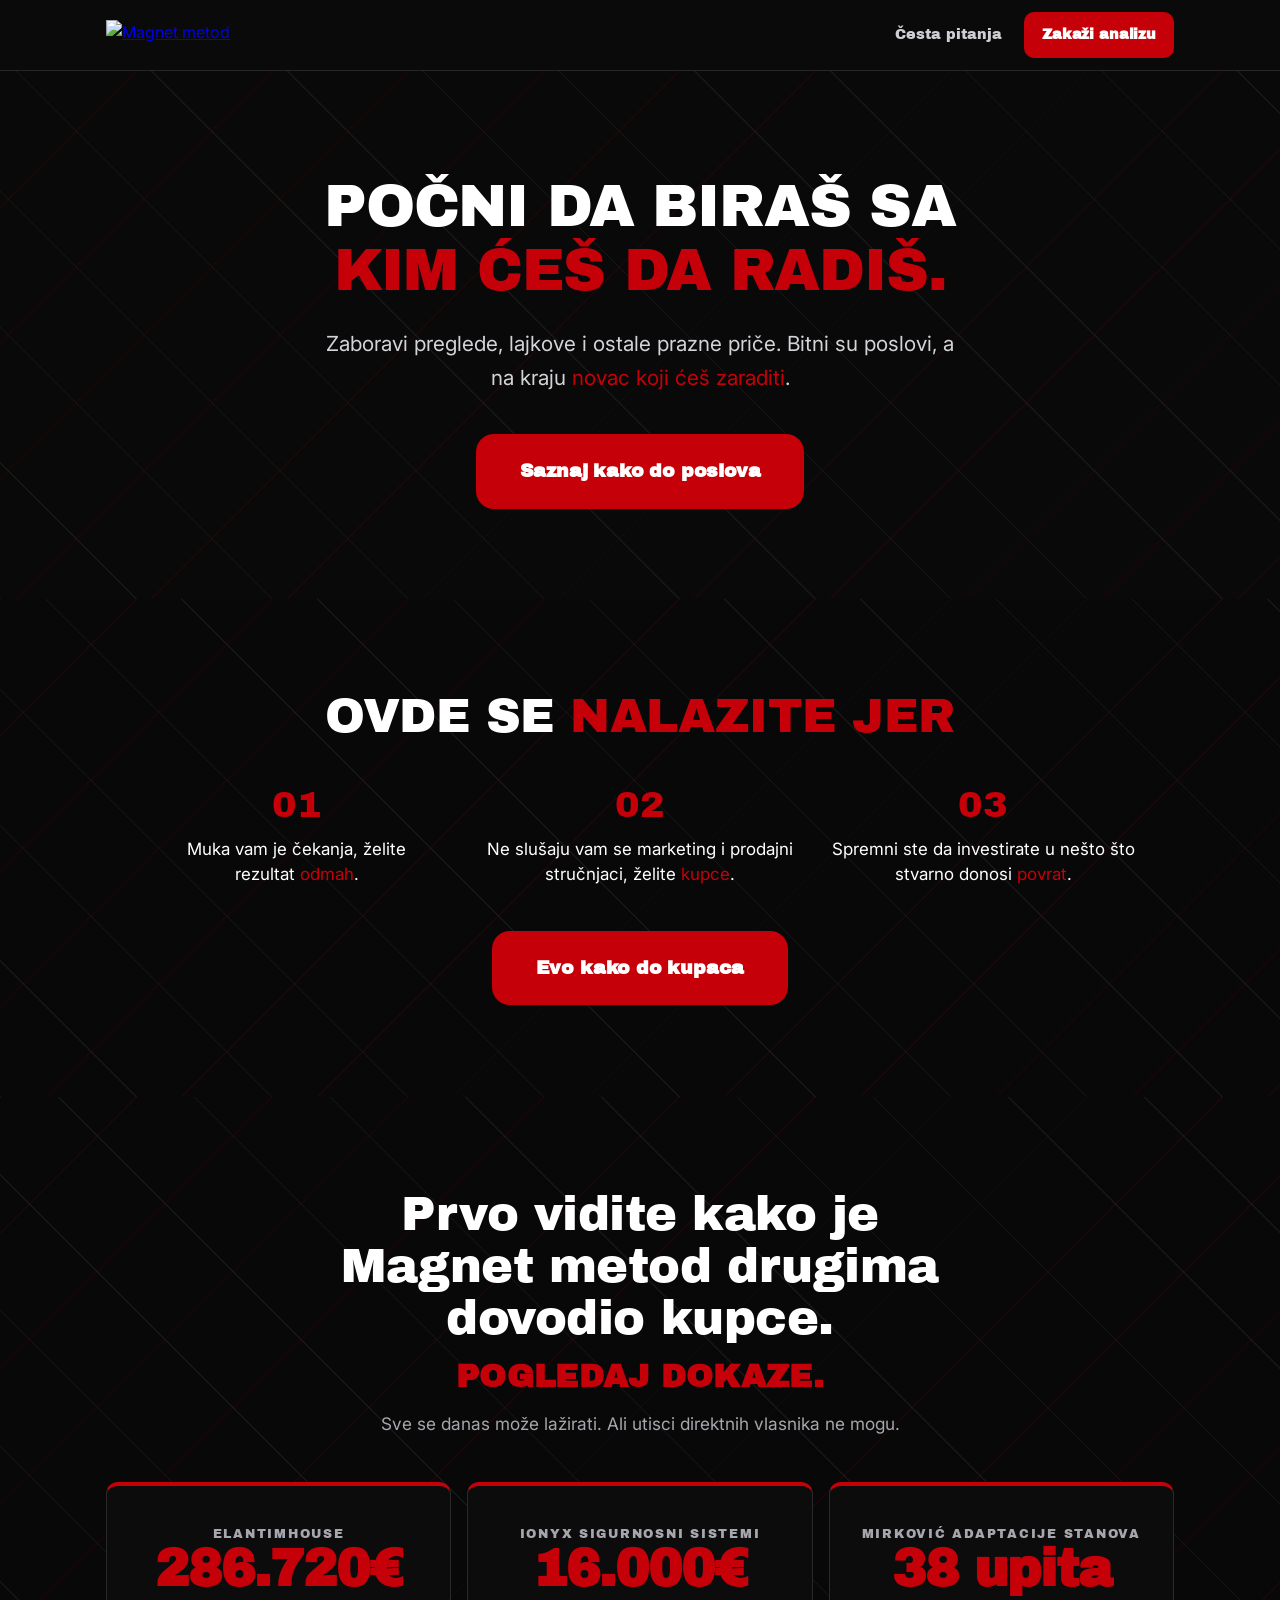
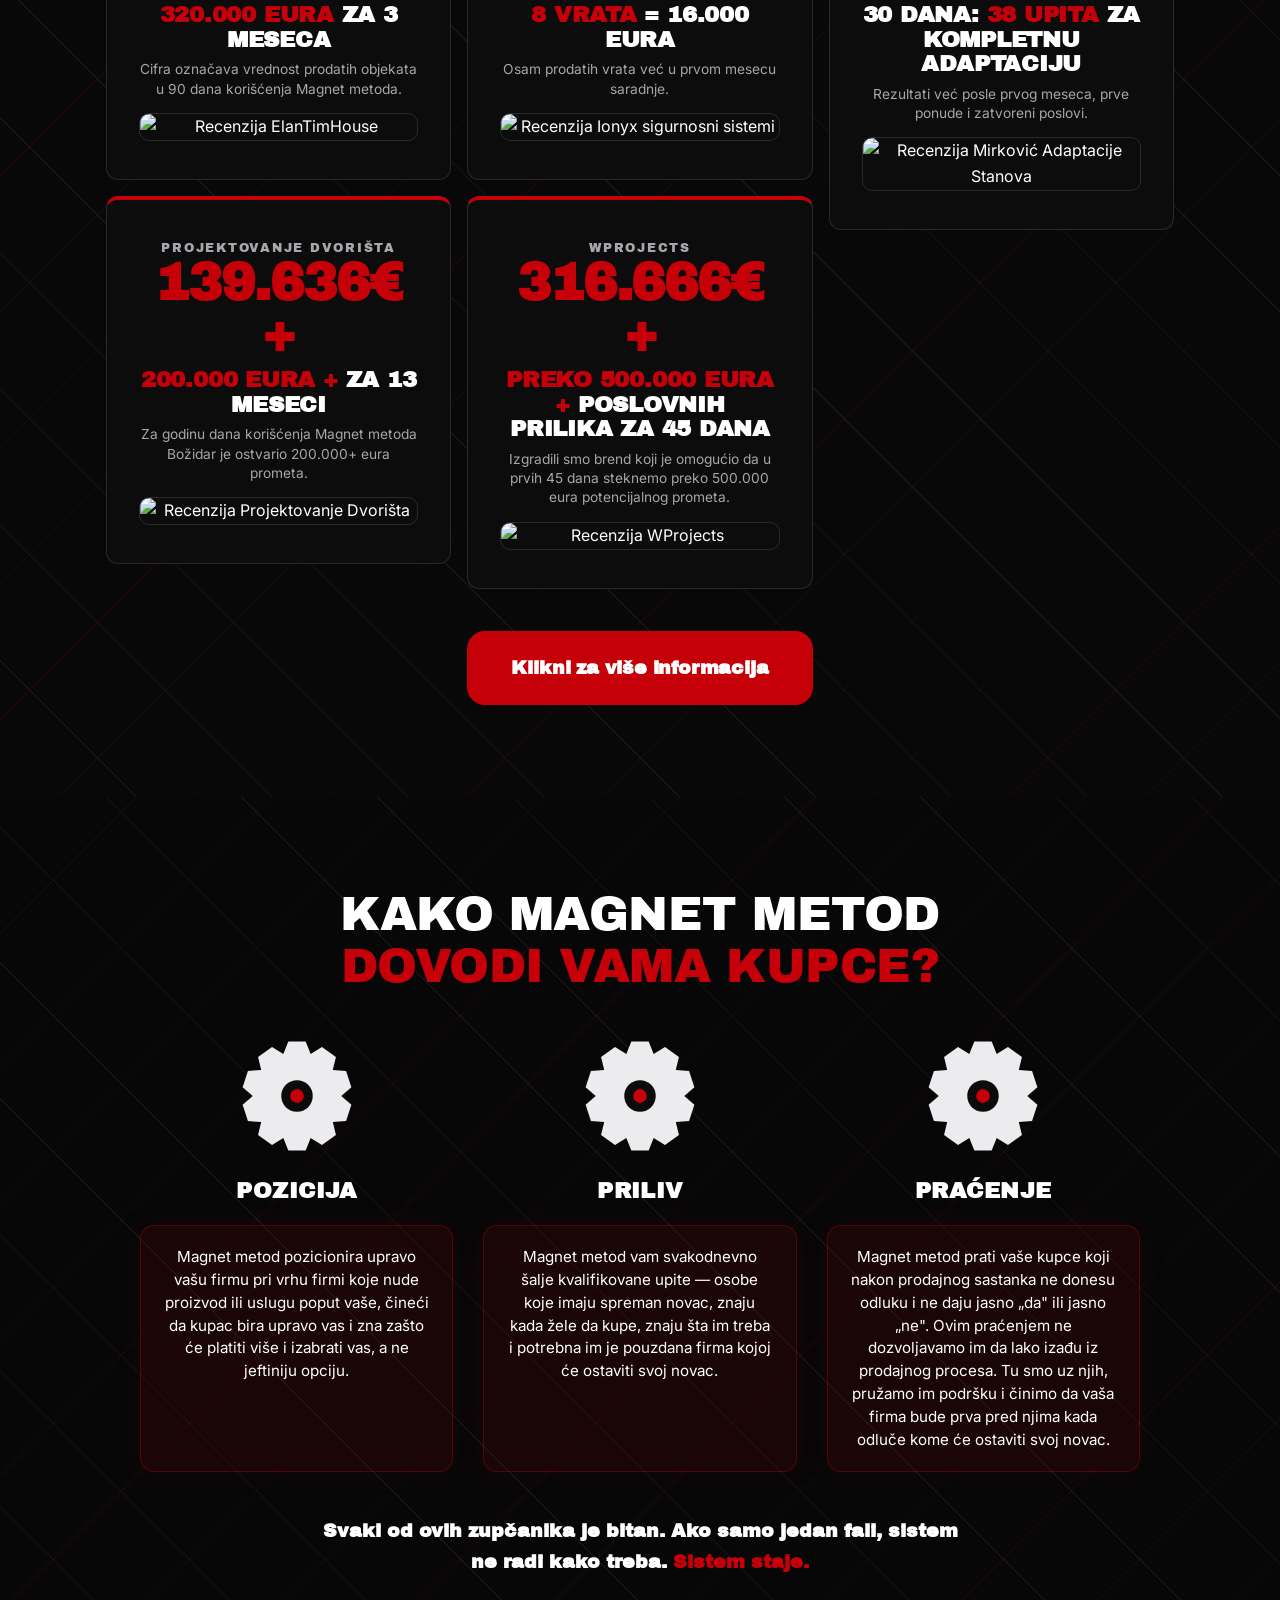
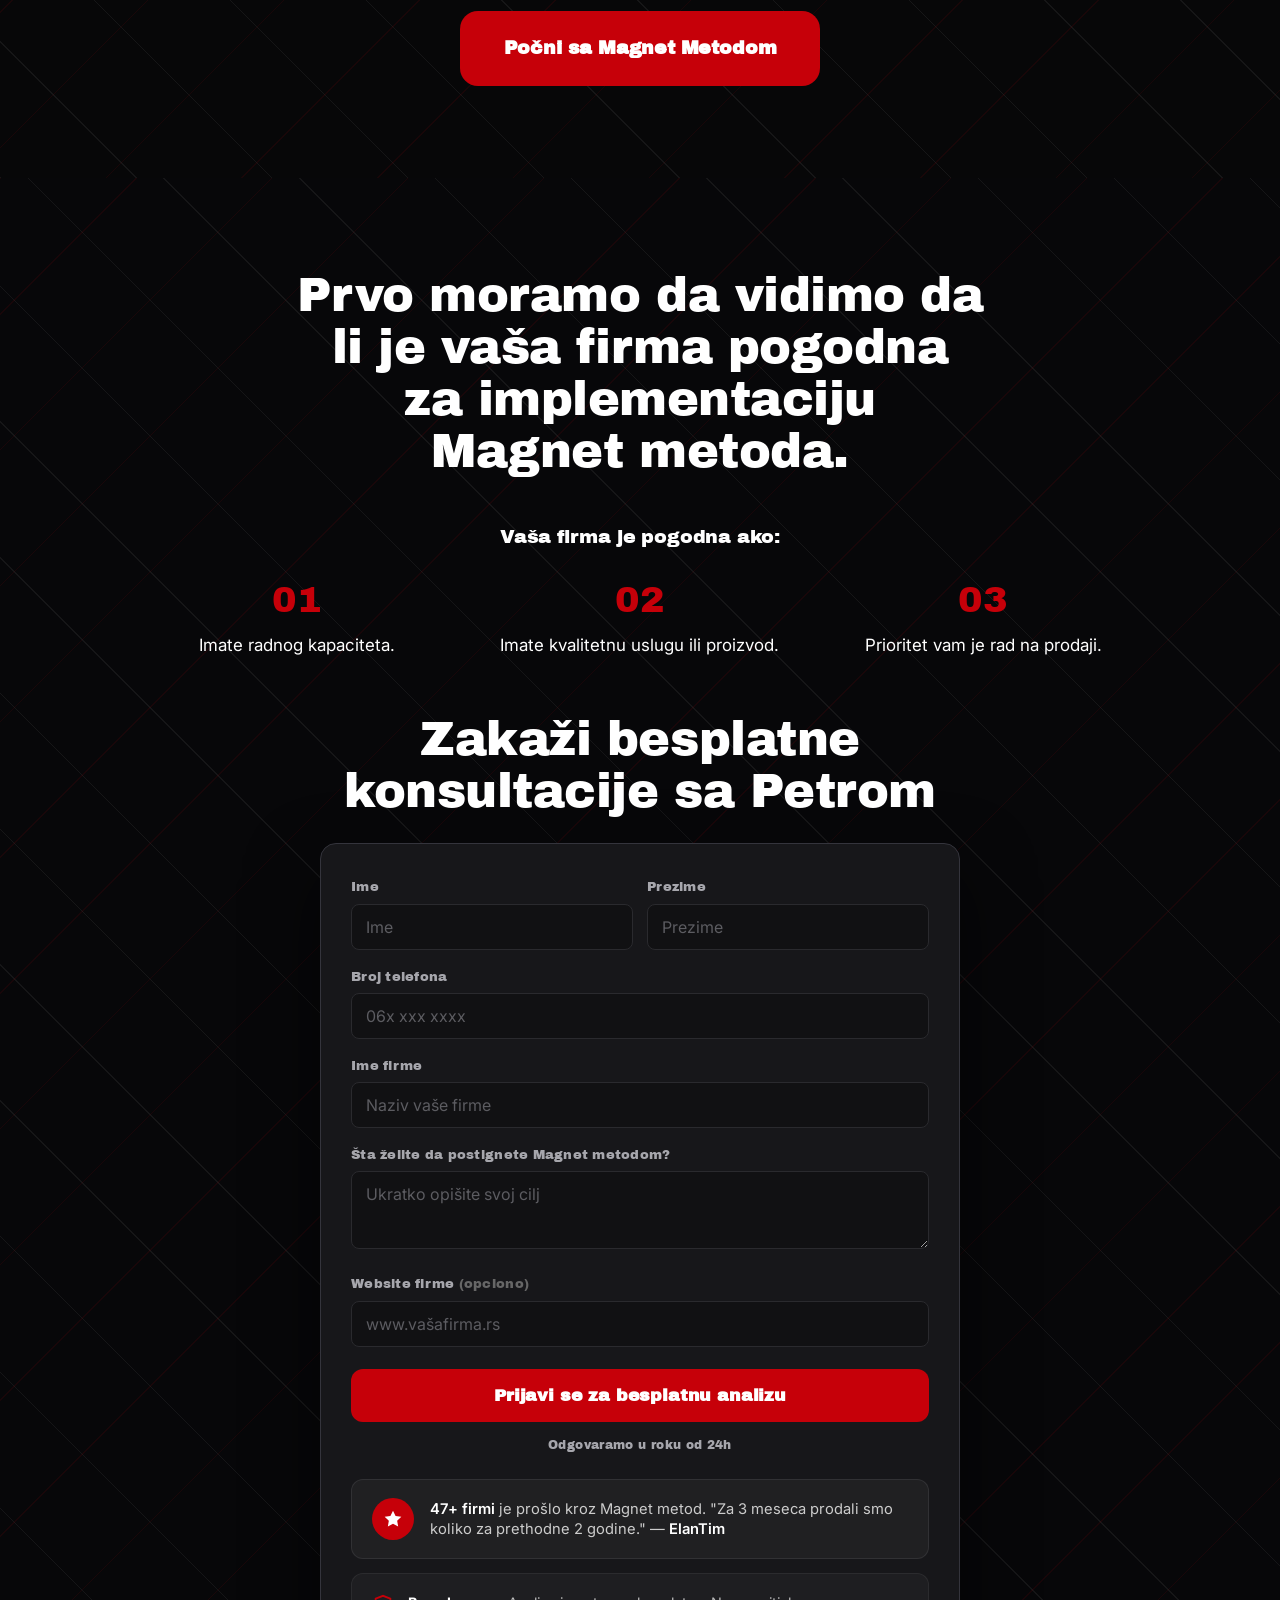
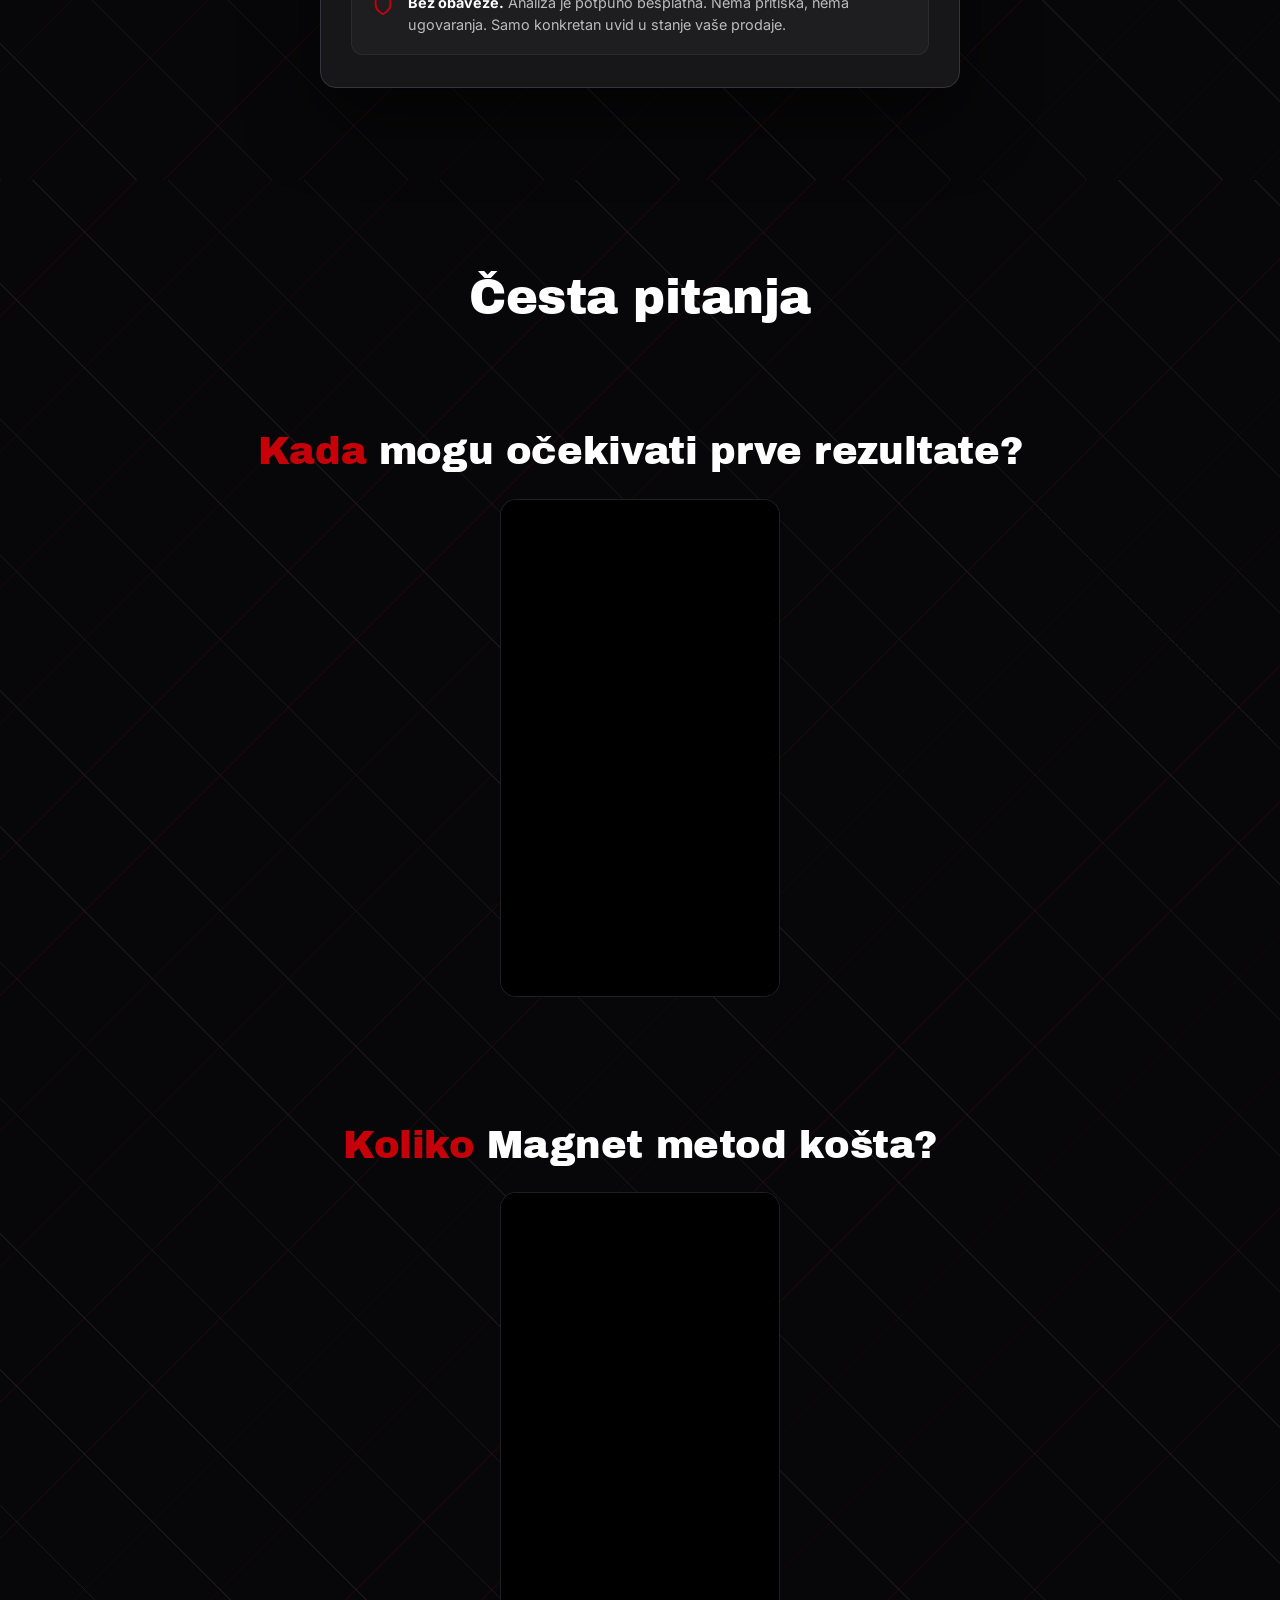
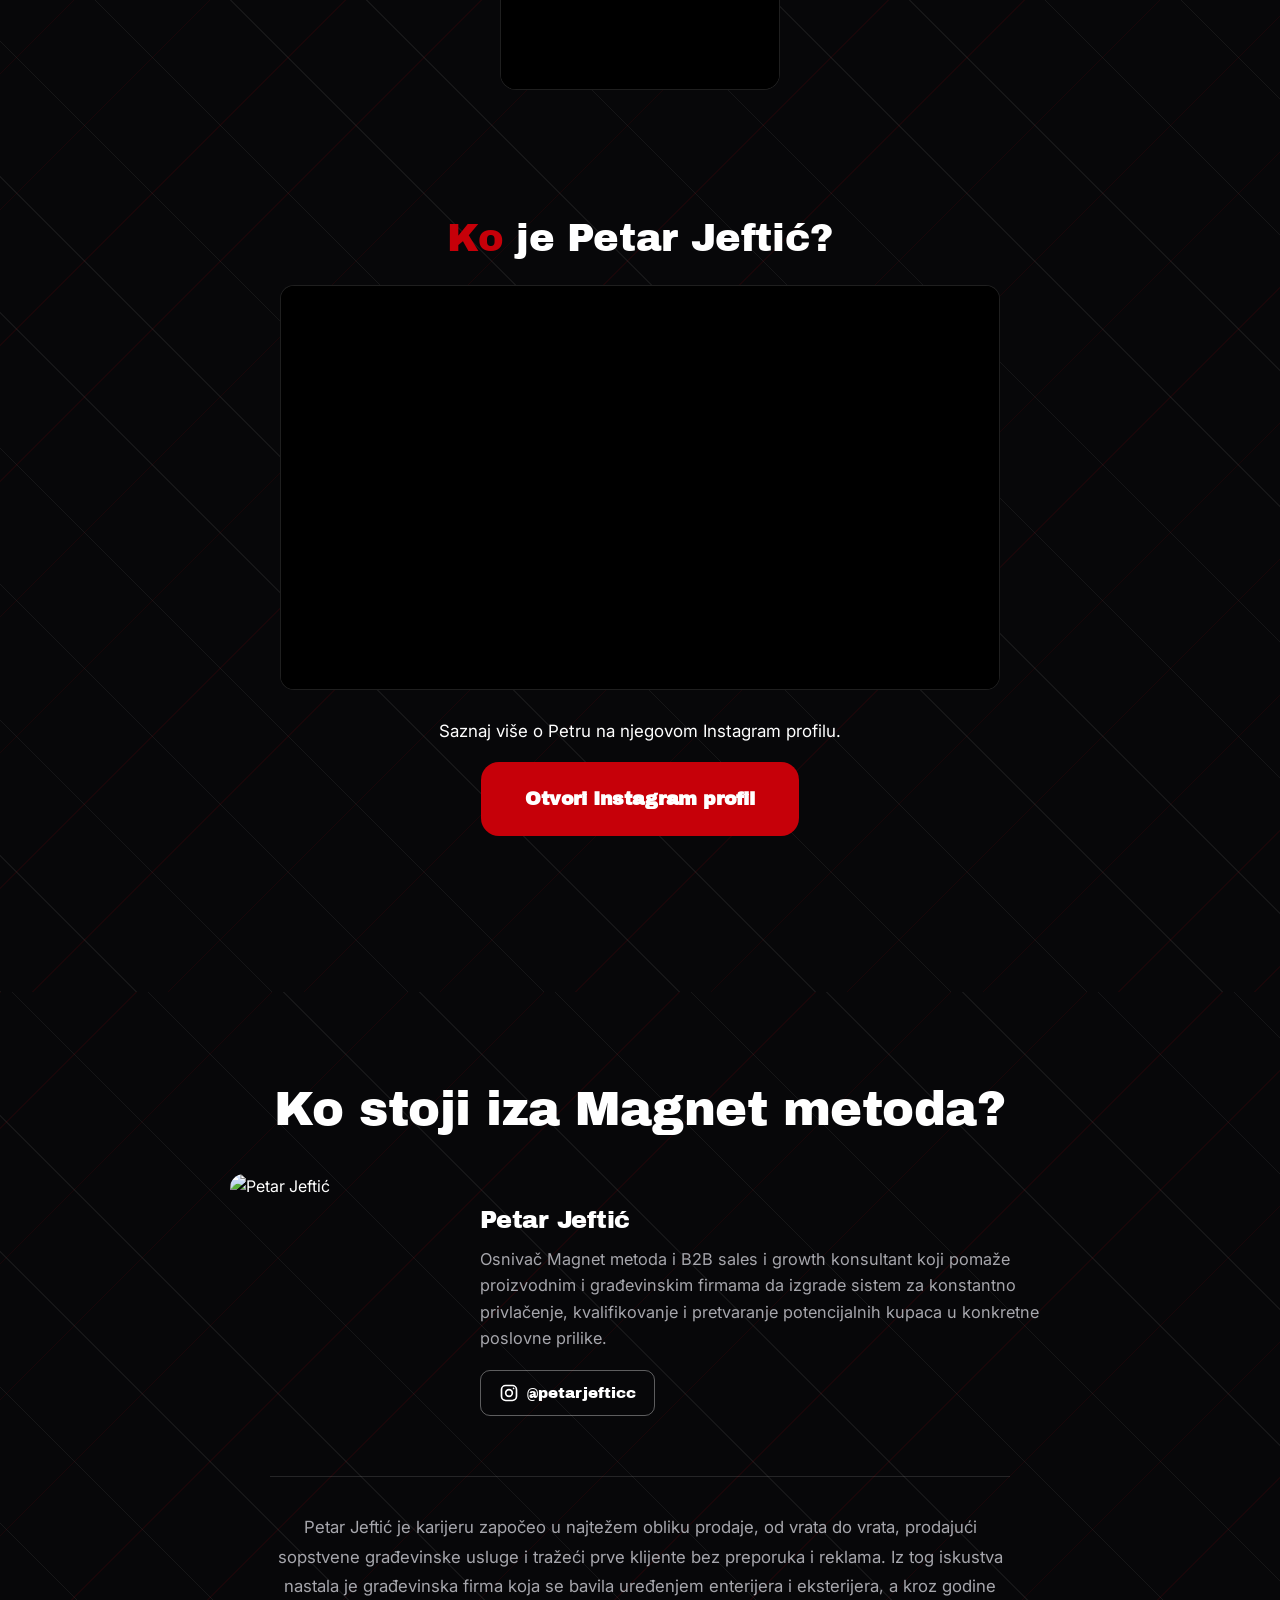
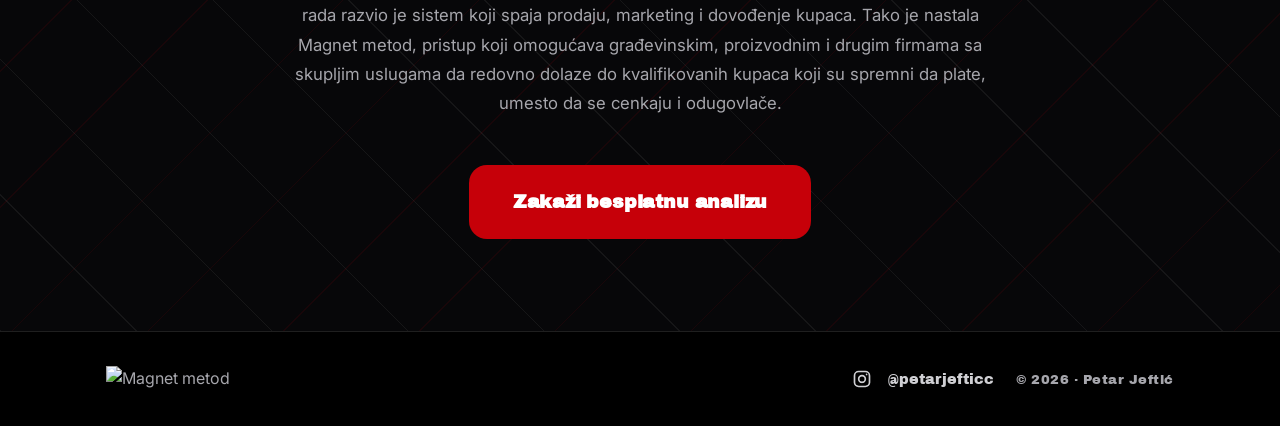
==== index.html @ 7e3f55b5 "Add files via upload" ====
<!DOCTYPE html>
<html lang="sr-Latn">
<head>
<meta charset="UTF-8">
<meta name="viewport" content="width=device-width, initial-scale=1.0">
<title>Magnet metod — biraj sa kim ćeš da radiš</title>
<link rel="preconnect" href="https://fonts.googleapis.com">
<link rel="preconnect" href="https://fonts.gstatic.com" crossorigin>
<link href="https://fonts.googleapis.com/css2?family=Archivo+Black&family=Inter:wght@400;500;600;700&display=swap&subset=latin-ext" rel="stylesheet">
<style>
:root{
    --black:#0C0C0D;--black-2:#000000;--panel:#161618;--panel-2:#1C1C1F;
    --white:#FFFFFF;--light:#F4F3F1;
    --red:#c60009;--red-deep:#9C0007;
    --mut-d:#A6A6AC;      /* muted text on dark */
    --mut-l:#66666B;      /* muted text on light */
    --line-d:rgba(255,255,255,.12);
    --line-l:#E4E3DF;
    --max:1120px;
    /* zameni ovu teksturu stvarnom fotografijom: --photo:url('slika.jpg'); */
    --tex:url("data:image/svg+xml,%3Csvg xmlns='http://www.w3.org/2000/svg' width='64' height='64'%3E%3Cpath d='M64 0H0V64' fill='none' stroke='%23ffffff' stroke-opacity='0.05' stroke-width='1'/%3E%3C/svg%3E");
  }
  *{box-sizing:border-box;margin:0;padding:0}
  html{scroll-behavior:smooth}
  body{font-family:"Inter",system-ui,sans-serif;background:var(--black);color:var(--white);line-height:1.62;-webkit-font-smoothing:antialiased;overflow-x:hidden}
  h1,h2,h3{font-family:"Archivo Black",sans-serif;letter-spacing:-.01em;font-weight:400;line-height:1.08}
  .wrap{max-width:var(--max);margin:0 auto;padding:0 26px;position:relative;z-index:2}

  .eyebrow{font-family:"Archivo Black";font-weight:500;font-size:.8rem;letter-spacing:.18em;text-transform:uppercase;color:var(--red);display:inline-block}
  .red{color:var(--red)}

  /* buttons */
  .btn{font-family:"Archivo Black";font-weight:600;font-size:1rem;letter-spacing:-.01em;text-decoration:none;padding:15px 28px;border-radius:12px;display:inline-flex;align-items:center;justify-content:center;cursor:pointer;border:none;transition:transform .2s,background .2s,border-color .2s,color .2s}
  .btn-primary{background:var(--red);color:#fff}
  .btn-primary:hover{background:var(--red-deep);transform:translateY(-2px)}
  .btn-ghost-d{border:1.5px solid rgba(255,255,255,.35);color:#fff;background:transparent}
  .btn-ghost-d:hover{border-color:#fff;transform:translateY(-2px)}
  .btn-ghost-l{border:1.5px solid #000;color:#000;background:transparent}
  .btn-ghost-l:hover{background:#000;color:#fff;transform:translateY(-2px)}
  .btn-lg{font-size:1.18rem;padding:22px 44px;border-radius:18px}

  /* sections + theming */
  section{padding:92px 0;position:relative}
  .dark{background:var(--black);color:var(--white)}
  .light{background:var(--white);color:var(--black)}
  .dark h2,.dark h3{color:#fff}
  .light h2,.light h3{color:var(--black)}
  /* photo/texture behind + overlay layer */
  .tex::before{content:"";position:absolute;inset:0;background-image:var(--tex);background-size:cover;background-position:center;z-index:0}
.hero-bg::before{background-image:url('assets/image-1-687f9bd9.jpg')}
.rez-bg::before{background-image:url('assets/image-2-687f9bd9.jpg')}
.cena-bg::before{background-image:url('assets/image-3-687f9bd9.jpg')}
.faq-bg::before{background-image:url('assets/image-4-687f9bd9.jpg')}
.ovde-bg::before{background-image:url('assets/image-5-ea281972.jpg')}
.kako-bg::before{background-image:url('assets/image-6-0b59ca44.jpg')}
.poziv-bg::before{background-image:url('assets/image-7-dcca03b1.jpg')}
.forma-bg::before{background-image:url('assets/image-8-f251d8b4.jpg')}
.founder-bg::before{background-image:url('assets/image-9-b99c675c.jpg')}
  .tex::after{content:"";position:absolute;inset:0;background-color:rgba(6,6,7,var(--ov,.82));background-image:repeating-linear-gradient(135deg,rgba(198,0,9,.09) 0,rgba(198,0,9,.09) 1px,transparent 1px,transparent 96px),repeating-linear-gradient(45deg,rgba(255,255,255,.06) 0,rgba(255,255,255,.06) 1px,transparent 1px,transparent 96px);z-index:1}
  .tex.lite::after{background-color:rgba(255,255,255,.90);background-image:repeating-linear-gradient(135deg,rgba(198,0,9,.06) 0,rgba(198,0,9,.06) 1px,transparent 1px,transparent 96px),repeating-linear-gradient(45deg,rgba(0,0,0,.05) 0,rgba(0,0,0,.05) 1px,transparent 1px,transparent 96px)}

  .sec-head{max-width:760px;margin:0 auto 44px;text-align:center}
  .sec-head h2{font-size:clamp(1.9rem,4.1vw,3rem);text-wrap:balance}
  .sec-head p{font-size:1.08rem;margin-top:16px;text-wrap:pretty}
  .dark .sec-head p{color:var(--mut-d)}
  .light .sec-head p{color:var(--mut-l)}

  /* nav */
  nav{position:sticky;top:0;z-index:60;background:rgba(10,10,11,.9);backdrop-filter:blur(10px);border-bottom:1px solid var(--line-d)}
  nav .wrap{display:flex;align-items:center;justify-content:space-between;height:70px}
  .brand img{height:30px;display:block}
  .nav-right{display:flex;align-items:center;gap:10px}
  .nav-link{font-family:"Archivo Black";font-weight:500;font-size:.9rem;color:#CFCFD3;text-decoration:none;padding:9px 12px;border-radius:8px;transition:color .2s}
  .nav-link:hover{color:#fff}
  .nav-cta{font-size:.9rem;padding:11px 18px;border-radius:10px}

  /* hero */
  .hero{position:relative;overflow:hidden;isolation:isolate;background:var(--black)}
  .hero .glow{position:absolute;right:-10%;top:12%;width:560px;height:560px;border-radius:50%;background:radial-gradient(circle,rgba(198,0,9,.28),transparent 62%);z-index:1;filter:blur(4px)}
  .hero .field{position:absolute;inset:0;z-index:1;opacity:.5}
  .hero .field path{fill:none;stroke:#3a3a3e;stroke-width:1;opacity:.7}
  .hero .field .hot{stroke:var(--red);opacity:.6}
  .hero .wrap{padding:82px 26px 90px;text-align:center;z-index:2}
  .hero h1{font-size:clamp(2rem,5vw,3.7rem);margin:22px auto 0;letter-spacing:-.02em;max-width:940px;color:#fff;text-wrap:balance}
  .hero p.lead{font-size:clamp(1.05rem,1.7vw,1.3rem);color:#D4D4D8;max-width:640px;margin:24px auto 0;font-weight:400;text-wrap:pretty}
  .hero-actions{display:flex;flex-direction:column;align-items:center;gap:16px;margin:40px 0 0}
  .hero-actions .btn-ghost-d{padding:13px 28px;border-radius:12px;font-size:.98rem}

  /* VSL */
  .video{position:relative;max-width:920px;margin:0 auto;aspect-ratio:16/9;border-radius:14px;overflow:hidden;background:#000;border:1px solid var(--line-d);display:flex;align-items:center;justify-content:center}
  .video .fieldbg{position:absolute;inset:0;opacity:.4}
  .video .fieldbg path{fill:none;stroke:#4a4a4e;stroke-width:1}
  .video .play{width:90px;height:90px;border-radius:50%;background:var(--red);display:flex;align-items:center;justify-content:center;box-shadow:0 10px 44px rgba(198,0,9,.5);transition:transform .2s}
  .video:hover .play{transform:scale(1.06)}
  .video .play svg{width:34px;height:34px;margin-left:5px}
.video video{width:100%;height:100%;display:block;object-fit:cover;background:#000}
  .vsl-after{text-align:center;max-width:640px;margin:34px auto 0}
  .vsl-after .btn{margin-bottom:16px}
  .vsl-note{font-size:1.12rem;font-weight:500;color:var(--mut-l)}
  .vsl-note .red{color:var(--red);font-weight:600}

  /* results / testimonials wall */
  .tgrid{column-count:3;column-gap:16px}
  .tcard{break-inside:avoid;margin-bottom:16px;background:var(--panel);border:1px solid var(--line-d);border-radius:14px;padding:18px 18px 16px}
  .tcard .tco{font-family:"Archivo Black";font-weight:500;font-size:.78rem;letter-spacing:.14em;text-transform:uppercase;color:var(--mut-d)}
  .tcard .thl{font-family:"Archivo Black";font-weight:700;font-size:1.42rem;line-height:1.08;letter-spacing:-.01em;color:#fff;margin-top:8px;text-transform:uppercase}
  .tcard .thl .red{color:var(--red)}
  .tcard .tsub{color:var(--mut-d);font-size:.86rem;margin-top:8px;line-height:1.4}
  .tcard img{width:100%;display:block;border-radius:10px;border:1px solid var(--line-d);margin-top:14px}
  .res-cta{text-align:center;margin-top:42px}
  @media(max-width:1000px){.tgrid{column-count:2}}
  @media(max-width:640px){.tgrid{column-count:1;max-width:440px;margin:0 auto}}

  /* timing (light) with dark cards */
  .timing-lead{text-align:center;max-width:680px;margin:0 auto 42px}
  .timing-lead .big-msg{font-family:"Archivo Black";font-weight:700;font-size:1.6rem;color:var(--black);letter-spacing:-.01em}
  .timing-lead p{color:var(--mut-l);font-size:1.06rem;margin-top:12px}
  .timing{display:grid;grid-template-columns:1fr 1fr;gap:18px;max-width:840px;margin:0 auto}
  .tcard{background:var(--black);border-top:4px solid var(--red);border-radius:12px;padding:38px 32px;text-align:center}
  .tcard .num{font-family:"Archivo Black";font-weight:700;font-size:3.6rem;color:var(--red);line-height:1;letter-spacing:-.03em}
  .tcard .t{color:#fff;font-weight:600;font-size:1.2rem;margin-top:14px;font-family:"Archivo Black"}

  /* pricing (dark) */
  .price-layout{display:grid;grid-template-columns:1fr 1fr;gap:48px;align-items:center;max-width:960px;margin:0 auto}
  .price-factors{list-style:none}
  .price-factors li{display:flex;gap:14px;padding:16px 0;border-bottom:1px solid var(--line-d);font-size:1.05rem;color:#EDEDEF}
  .price-factors li:first-child{border-top:1px solid var(--line-d)}
  .price-factors .n{font-family:"Archivo Black";font-weight:600;color:var(--red);font-size:1rem;flex:none}
  .price-box{background:var(--panel);border:1px solid var(--line-d);border-radius:14px;padding:38px 34px}
  .price-box h3{font-size:1.5rem;line-height:1.2;color:#fff}
  .price-box p{color:var(--mut-d);margin-top:14px;font-size:1rem}
  .price-box .step{font-family:"Archivo Black";letter-spacing:.06em;text-transform:uppercase;color:var(--red);font-size:.82rem;margin-top:24px;font-weight:600}
  .price-box .btn{margin-top:10px;width:100%}

  /* form (light section, dark card) */
  .form-layout{display:grid;grid-template-columns:.9fr 1.1fr;gap:52px;align-items:start;margin-top:20px}
  .form-copy h3{font-size:clamp(1.5rem,3vw,2.1rem);line-height:1.12;color:var(--black)}
  .form-copy p{color:var(--mut-d);font-size:1.06rem;margin-top:16px}
  .form-copy .bullets{list-style:none;margin-top:22px}
  .form-copy .bullets li{display:flex;gap:12px;color:#fff;padding:9px 0;font-size:1rem;font-weight:500}
  .form-copy .bullets svg{width:18px;height:18px;flex:none;margin-top:4px;stroke:var(--red)}
  .form-card{background:#17171A;border:1px solid #34343C;border-radius:16px;padding:32px 30px;box-shadow:0 30px 70px rgba(0,0,0,.55)}
  .form-card label{display:block;font-family:"Archivo Black";font-weight:500;letter-spacing:.02em;font-size:.82rem;color:var(--mut-d);margin:16px 0 6px}
  .form-card label:first-child{margin-top:0}
  .form-card input,.form-card textarea{width:100%;font-family:"Inter";font-size:1rem;color:#fff;background:#111113;border:1px solid #2A2A2E;border-radius:8px;padding:12px 14px;transition:border-color .2s}
  .form-card input::placeholder,.form-card textarea::placeholder{color:#5C5C61}
  .form-card input:focus,.form-card textarea:focus{outline:none;border-color:var(--red)}
  .form-card textarea{resize:vertical;min-height:78px}
  .form-card .btn{margin-top:22px;width:100%;font-size:1.08rem;padding:17px}
  .form-note{font-family:"Archivo Black";letter-spacing:.03em;font-size:.76rem;color:var(--mut-d);text-align:center;margin-top:14px}
  .form-ok{display:none;background:#12331C;border:1px solid #2C7A45;color:#8FE0A8;border-radius:8px;padding:16px;margin-top:16px;font-size:.96rem;text-align:center}

  /* faq (dark) */
  .faq{max-width:820px;margin:0 auto}
  .faq details{border-bottom:1px solid var(--line-d);padding:6px 0}
  .faq summary{list-style:none;cursor:pointer;padding:18px 40px 18px 0;font-weight:600;font-size:1.08rem;position:relative;font-family:"Archivo Black";color:#fff}
  .faq summary::-webkit-details-marker{display:none}
  .faq summary::after{content:"+";position:absolute;right:6px;top:14px;font-family:"Archivo Black";font-size:1.6rem;color:var(--red);font-weight:400}
  .faq details[open] summary::after{content:"\2212"}
  .faq details p{color:var(--mut-d);font-size:1rem;padding:0 40px 20px 0}

  /* founder (light) */
  .founder{max-width:820px;margin:0 auto;display:grid;grid-template-columns:210px 1fr;gap:40px;align-items:center}
  .founder .photo{width:210px;height:262px;border-radius:14px;object-fit:cover;object-position:center top;border:1px solid var(--line-dark);display:block}
  .founder h3{font-size:1.5rem;margin-top:14px;color:#fff}
  .founder p{color:var(--mut-d);margin-top:12px;font-size:1.02rem}
  .founder-cta{text-align:center;margin-top:46px}
  .founder-story{max-width:740px;margin:40px auto 0;padding-top:36px;border-top:1px solid var(--line-d);text-align:center;color:var(--mut-d);font-size:1.05rem;line-height:1.75;text-wrap:pretty}

  footer{background:var(--black-2);color:var(--mut-d);padding:34px 0;border-top:1px solid var(--line-d)}
  footer .wrap{display:flex;justify-content:space-between;align-items:center;flex-wrap:wrap;gap:16px}
  footer img{height:26px;display:block}
  footer .fnote{font-family:"Archivo Black";font-size:.82rem;letter-spacing:.04em}

  .reveal{opacity:0;transform:translateY(20px);transition:opacity .7s ease,transform .7s ease}
  .reveal.in{opacity:1;transform:none}
  .draw{stroke-dasharray:1400;stroke-dashoffset:1400;animation:draw 2.2s ease forwards}
  .draw.d2{animation-delay:.2s}.draw.d3{animation-delay:.4s}
  @keyframes draw{to{stroke-dashoffset:0}}

  @media(max-width:900px){
    .res-grid{grid-template-columns:1fr 1fr}
    .price-layout,.form-layout{grid-template-columns:1fr;gap:32px}
    .founder{grid-template-columns:1fr;text-align:center;justify-items:center}
  }
  @media(max-width:560px){
    section{padding:66px 0}
    .hero .wrap{padding:60px 22px 68px}
    .res-grid{grid-template-columns:1fr}
    .timing{grid-template-columns:1fr}
    .nav-link{display:none}
    .btn-lg{font-size:1.05rem;padding:19px 32px}
    .brand img{height:26px}
  }
  @media(prefers-reduced-motion:reduce){
    .reveal{opacity:1;transform:none;transition:none}
    html{scroll-behavior:auto}
    .draw{stroke-dasharray:none;stroke-dashoffset:0;animation:none}
  }


/* ===== reorg additions ===== */
/* results subtitle bigger */
.res-sub{font-size:1.22rem !important;color:#D7DBDE !important;max-width:680px}
.res-sub .red{color:var(--red)}

/* OVDE SE NALAZITE JER — reasons */
.reasons{display:grid;grid-template-columns:1fr 1fr;gap:16px;max-width:960px;margin:0 auto}
.reason{background:#fff;border:1px solid var(--line-l);border-left:4px solid var(--red);border-radius:12px;padding:24px 26px;display:flex;gap:18px;align-items:flex-start}
.reason .rn{font-family:"Archivo Black";font-weight:700;font-size:1.7rem;color:var(--red);line-height:1;flex:none}
.reason p{font-family:"Archivo Black";font-weight:600;font-size:1.04rem;line-height:1.3;color:var(--black);text-transform:uppercase;letter-spacing:.005em}
.reasons + .res-cta{margin-top:40px}

/* KAKO RADI — gears */
.gears{display:grid;grid-template-columns:repeat(3,1fr);gap:30px;max-width:1000px;margin:44px auto 0}
.gear-col{text-align:center}
.gear{width:118px;height:118px;display:block;margin:0 auto;animation:spin 26s linear infinite;transform-origin:60px 60px}
.gear.rev{animation-direction:reverse}
.gbody{fill:#ECECEF}
.gring{fill:#0C0C0D}
.ghub{fill:var(--red)}
.glabel{font-family:"Archivo Black";font-weight:700;font-size:1.4rem;letter-spacing:.02em;text-transform:uppercase;margin-top:18px;color:#fff}
.gdesc{color:var(--mut-d);font-size:.98rem;margin-top:10px;max-width:300px;margin-left:auto;margin-right:auto}
@keyframes spin{to{transform:rotate(360deg)}}
.gears-note{text-align:center;max-width:640px;margin:44px auto 0;font-family:"Archivo Black";font-weight:600;font-size:1.18rem;color:#fff;text-wrap:pretty}
.gears-note .red{color:var(--red)}
.gears + .gears-note + .res-cta{margin-top:34px}

/* PRE NEGO ŠTO ZAKAŽEMO POZIV */
.poziv{max-width:720px;margin:0 auto;text-align:center}
.poziv .pz-lead{font-family:"Archivo Black";font-weight:700;font-size:clamp(1.4rem,3vw,1.9rem);line-height:1.18;color:#fff}
.poziv p{color:var(--mut-d);font-size:1.08rem;margin-top:16px}
.poziv .res-cta{margin-top:36px}

/* wide CTA */
.btn-wide{max-width:700px;white-space:normal;line-height:1.25;text-align:center}

@media(max-width:760px){
  .reasons{grid-template-columns:1fr}
  .gears{grid-template-columns:1fr;gap:34px;max-width:420px}
}
@media(prefers-reduced-motion:reduce){ .gear{animation:none} }

/* section 3 header extras */
.dokazi-big{font-family:"Archivo Black";font-weight:700;font-size:clamp(1.4rem,3vw,2rem);text-transform:uppercase;color:var(--red);margin-top:14px;letter-spacing:.01em;line-height:1.1}
.res-sub-small{font-size:1rem;color:#AEB8BE;margin-top:12px;max-width:620px;margin-left:auto;margin-right:auto;text-wrap:pretty}

/* ===== round-2 additions ===== */
/* 3 centered items (OVDE + kvalifikacija) */
.reasons3{display:grid;grid-template-columns:repeat(3,1fr);gap:30px;max-width:1000px;margin:0 auto;text-align:center}
.r3 .rn{font-family:"Archivo Black";font-size:2.3rem;color:var(--red);line-height:1;margin-bottom:14px}
.r3 p{color:#fff;font-size:1.06rem;line-height:1.45;text-wrap:pretty}
.reasons3 + .res-cta{margin-top:44px}
.qual-lead{text-align:center;color:#fff;font-family:"Archivo Black";font-size:1.2rem;margin:0 auto 30px;letter-spacing:-.01em}

/* gear red translucent cards */
.gear-col{text-align:center;display:flex;flex-direction:column;align-items:center}
.gcard{background:rgba(198,0,9,.10);border:1px solid rgba(198,0,9,.32);border-radius:14px;padding:20px 22px;margin-top:16px;box-shadow:0 0 30px rgba(198,0,9,.08);width:100%;flex:1}
.gcard p{color:#fff;font-size:.95rem;line-height:1.5}

/* form Ime/Prezime row */
.frow{display:grid;grid-template-columns:1fr 1fr;gap:14px}

@media(max-width:760px){ .reasons3{grid-template-columns:1fr;gap:26px} }
@media(max-width:560px){ .frow{grid-template-columns:1fr} }

/* ===== Thank You page ===== */
.ty-hero{padding:96px 0 8px;text-align:center}
.ty-hero h1{font-size:clamp(3.2rem,9vw,5.2rem);color:#fff;line-height:1}
.ty-sub{color:var(--mut-d);font-size:1.2rem;margin-top:16px}
.ty-photo{width:150px;height:150px;border-radius:16px;object-fit:cover;object-position:center top;margin:34px auto 0;display:block;border:1px solid var(--line-dark)}
.ty-buttons{display:grid;grid-template-columns:repeat(3,1fr);gap:16px;max-width:920px;margin:46px auto 0}
.tybtn{display:flex;align-items:center;justify-content:center;text-align:center;min-height:88px;padding:20px 22px;border-radius:14px;background:rgba(198,0,9,.10);border:1px solid rgba(198,0,9,.35);color:#fff;text-decoration:none;font-family:"Archivo Black";font-size:1rem;line-height:1.22;transition:transform .2s,background .2s;box-shadow:0 0 30px rgba(198,0,9,.06)}
.tybtn:hover{background:rgba(198,0,9,.20);transform:translateY(-3px)}
.vfaq{max-width:820px;margin:0 auto;padding:64px 0;border-top:1px solid var(--line-dark)}
.vfaq:first-of-type{margin-top:60px}
.vfaq h2{text-align:center;font-size:clamp(1.6rem,4vw,2.4rem);color:#fff}
.vplace{max-width:300px;margin:28px auto 0;aspect-ratio:9/16;border-radius:16px;background:#111214;border:1px solid var(--line-dark);display:flex;flex-direction:column;align-items:center;justify-content:center;gap:16px}
.vplace .pl{width:72px;height:72px;border-radius:50%;background:var(--red);display:flex;align-items:center;justify-content:center;box-shadow:0 10px 40px rgba(198,0,9,.4)}
.vplace .pl svg{width:26px;height:26px;margin-left:4px}
.vplace span{font-family:"Archivo Black";font-size:.7rem;letter-spacing:.08em;color:var(--mut-d);text-transform:uppercase}
.vfaq .video{margin-top:26px}
.video-reel{aspect-ratio:9/16!important;max-width:280px!important;border-radius:16px}
.insta{text-align:center;margin-top:28px}
.insta p{color:#fff;font-size:1.06rem;margin-bottom:16px}
@media(max-width:760px){ .ty-buttons{grid-template-columns:1fr} }


/* sticky mobile CTA */
.sticky-cta{display:none;position:fixed;bottom:0;left:0;right:0;z-index:100;background:rgba(12,12,13,.96);backdrop-filter:blur(10px);padding:12px 16px calc(12px + env(safe-area-inset-bottom,0px));border-top:1px solid rgba(255,255,255,.1);transform:translateY(100%);transition:transform .3s ease}
.sticky-cta.show{transform:translateY(0)}
.sticky-cta .btn{width:100%;font-size:1rem;padding:16px;border-radius:12px}
@media(max-width:760px){.sticky-cta{display:block}footer{padding-bottom:calc(34px + 96px + env(safe-area-inset-bottom,0px))}}

/* scroll progress bar */
.scroll-progress{position:fixed;top:0;left:0;height:3px;background:var(--red,#c60009);z-index:200;width:0;transition:width .1s linear}

/* animated counter */
.counter-num{font-family:"Archivo Black","Space Grotesk",sans-serif;font-weight:900;font-size:clamp(2rem,5vw,3.2rem);color:var(--red,#c60009);line-height:1;letter-spacing:-.02em;margin-bottom:4px}

/* social proof strip */
.proof-strip{display:flex;align-items:center;gap:16px;padding:18px 20px;background:rgba(255,255,255,.04);border:1px solid rgba(255,255,255,.08);border-radius:12px;margin-top:24px}
.proof-strip .proof-icon{flex:none;width:42px;height:42px;border-radius:50%;background:var(--red,#c60009);display:flex;align-items:center;justify-content:center}
.proof-strip .proof-icon svg{width:20px;height:20px;fill:#fff}
.proof-strip .proof-text{font-size:.92rem;color:#ccc;line-height:1.4}
.proof-strip .proof-text strong{color:#fff;font-weight:600}
/* guarantee */
.guarantee{display:flex;align-items:flex-start;gap:14px;padding:18px 20px;background:rgba(255,255,255,.03);border:1px solid rgba(255,255,255,.06);border-radius:12px;margin-top:14px}
.guarantee svg{flex:none;width:22px;height:22px;stroke:var(--red,#c60009);fill:none;margin-top:2px}
.guarantee p{font-size:.9rem;color:#bbb;line-height:1.5}
.guarantee p strong{color:#fff}

/* exit-intent popup */
.exit-overlay{display:none;position:fixed;inset:0;z-index:500;background:rgba(0,0,0,.7);backdrop-filter:blur(6px);align-items:center;justify-content:center}
.exit-overlay.show{display:flex}
.exit-popup{background:#161618;border:1px solid rgba(255,255,255,.1);border-radius:20px;padding:40px 32px;max-width:420px;width:90%;text-align:center;position:relative;animation:popIn .3s ease}
@keyframes popIn{from{opacity:0;transform:scale(.9)}to{opacity:1;transform:scale(1)}}
.exit-popup .close-x{position:absolute;top:14px;right:14px;background:none;border:none;color:#888;font-size:1.5rem;cursor:pointer;width:32px;height:32px;display:flex;align-items:center;justify-content:center;border-radius:8px;transition:color .2s}
.exit-popup .close-x:hover{color:#fff}
.exit-popup h3{font-family:"Archivo Black","Space Grotesk",sans-serif;font-size:1.5rem;color:#fff;line-height:1.15;margin-bottom:10px}
.exit-popup p{color:#aaa;font-size:.95rem;margin-bottom:22px}
.exit-popup input{width:100%;font-family:"Inter",sans-serif;font-size:1rem;color:#fff;background:#111113;border:1px solid #2A2A2E;border-radius:8px;padding:13px 14px;margin-bottom:10px;transition:border-color .2s}
.exit-popup input::placeholder{color:#5C5C61}
.exit-popup input:focus{outline:none;border-color:var(--red,#c60009)}
.exit-popup .btn{width:100%;font-size:1.05rem;padding:16px}
.exit-popup .exit-note{font-size:.76rem;color:#666;margin-top:10px}

/* thank-you overlay */
.thankyou-overlay{display:none;position:fixed;inset:0;z-index:600;background:rgba(12,12,13,.97);overflow-y:auto;-webkit-overflow-scrolling:touch}
.thankyou-overlay.show{display:block}
.thankyou-inner{max-width:640px;margin:0 auto;padding:60px 24px 80px;text-align:center}
.thankyou-inner .check-circle{width:80px;height:80px;border-radius:50%;background:var(--red,#c60009);margin:0 auto 24px;display:flex;align-items:center;justify-content:center}
.thankyou-inner .check-circle svg{width:40px;height:40px;stroke:#fff;fill:none;stroke-width:3}
.thankyou-inner h2{font-family:"Archivo Black","Space Grotesk",sans-serif;font-size:clamp(1.6rem,4vw,2.2rem);color:#fff;line-height:1.15;margin-bottom:16px}
.thankyou-inner .next-step{background:rgba(255,255,255,.05);border:1px solid rgba(255,255,255,.1);border-radius:14px;padding:24px;margin:24px 0;text-align:left}
.thankyou-inner .next-step h3{font-family:"Archivo Black","Space Grotesk",sans-serif;font-size:1.1rem;color:var(--red,#c60009);margin-bottom:10px}
.thankyou-inner .next-step p{color:#ccc;font-size:.95rem;line-height:1.5}
.thankyou-inner .ig-link{display:inline-flex;align-items:center;gap:10px;color:#fff;text-decoration:none;font-weight:600;font-size:1rem;padding:12px 24px;border:1.5px solid rgba(255,255,255,.25);border-radius:12px;margin:16px 0 32px;transition:border-color .2s,transform .2s}
.thankyou-inner .ig-link:hover{border-color:#fff;transform:translateY(-2px)}
.thankyou-inner .ig-link svg{width:20px;height:20px;fill:#fff}
.thankyou-inner .video-section-title{font-family:"Archivo Black","Space Grotesk",sans-serif;font-size:1.2rem;color:#fff;margin:40px 0 8px}
.thankyou-inner .video-section-sub{color:#888;font-size:.92rem;margin-bottom:24px}
.thankyou-videos{display:flex;flex-direction:column;gap:32px;text-align:center}
.thankyou-videos h4{font-family:"Archivo Black","Space Grotesk",sans-serif;color:#fff;font-size:1.05rem;margin-bottom:12px}
.thankyou-videos .video-reel-wrap{aspect-ratio:9/16;max-width:260px;margin:0 auto;border-radius:14px;overflow:hidden;background:#111;border:1px solid rgba(255,255,255,.1)}
.thankyou-videos .video-landscape-wrap{aspect-ratio:16/9;max-width:540px;margin:0 auto;border-radius:14px;overflow:hidden;background:#111;border:1px solid rgba(255,255,255,.1)}
.thankyou-videos video{width:100%;height:100%;object-fit:cover;display:block}
</style>
</head>
<body>
<div class="scroll-progress" id="scroll-progress"></div>

<nav>
  <div class="wrap">
    <a href="#top" class="brand"><img src="assets/image-1-79d73c8a.png" alt="Magnet metod"></a>
    <div class="nav-right">
      <a href="#faq" class="nav-link">Česta pitanja</a>
      <a href="#analiza" class="btn btn-primary nav-cta">Zakaži analizu</a>
    </div>
  </div>
</nav>

<!-- HERO -->
<header class="hero tex hero-bg" id="top" style="--ov:.5">
  <div class="wrap">
    <h1>POČNI DA BIRAŠ <span style="color:#fff">SA</span> <span class="red">KIM ĆEŠ DA RADIŠ.</span></h1>
    <p class="lead">Zaboravi preglede, lajkove i ostale prazne priče. Bitni su poslovi, a na kraju <span class="red">novac koji ćeš zaraditi</span>.</p>
    <div class="hero-actions">
      <a href="#spreman" class="btn btn-primary btn-lg">Saznaj kako do poslova</a>
    </div>
  </div>
</header>

<!-- 2. OVDE SE NALAZITE JER -->
<section class="dark tex ovde-bg" id="spreman" style="--ov:.62">
  <div class="wrap">
    <div class="sec-head reveal"><h2>OVDE SE <span class="red">NALAZITE JER</span></h2></div>
    <div class="reasons3 reveal">
      <div class="r3"><div class="rn">01</div><p>Muka vam je čekanja, želite rezultat <span class="red">odmah</span>.</p></div>
      <div class="r3"><div class="rn">02</div><p>Ne slušaju vam se marketing i prodajni stručnjaci, želite <span class="red">kupce</span>.</p></div>
      <div class="r3"><div class="rn">03</div><p>Spremni ste da investirate u nešto što stvarno donosi <span class="red">povrat</span>.</p></div>
    </div>
    <div class="res-cta reveal"><a href="#rezultati" class="btn btn-primary btn-lg">Evo kako do kupaca</a></div>
  </div>
</section>

<!-- 3. DOKAZI / REZULTATI -->
<section class="dark tex rez-bg" id="rezultati" style="--ov:.62">
  <div class="wrap">
    <div class="sec-head reveal">
      <h2>Prvo vidite kako je Magnet metod drugima dovodio kupce.</h2>
      <div class="dokazi-big">Pogledaj dokaze.</div>
      <p class="res-sub-small">Sve se danas može lažirati. Ali utisci direktnih vlasnika ne mogu.</p>
    </div>
    <div class="tgrid reveal">
      <div class="tcard">
        <div class="tco">ElanTimHouse</div>
        <div class="counter-num" data-target="320000" data-suffix="€" data-duration="2000">0€</div>
        <div class="thl"><span class="red">320.000 eura</span> za 3 meseca</div>
        <div class="tsub">Cifra označava vrednost prodatih objekata u 90 dana korišćenja Magnet metoda.</div>
        <img src="assets/image-10-687f9bd9.jpg" alt="Recenzija ElanTimHouse">
      </div>
      <div class="tcard">
        <div class="tco">Projektovanje Dvorišta</div>
        <div class="counter-num" data-target="200000" data-suffix="€+" data-duration="2200">0€+</div>
        <div class="thl"><span class="red">200.000 eura +</span> za 13 meseci</div>
        <div class="tsub">Za godinu dana korišćenja Magnet metoda Božidar je ostvario 200.000+ eura prometa.</div>
        <img src="assets/image-11-687f9bd9.jpg" alt="Recenzija Projektovanje Dvorišta">
      </div>
      <div class="tcard">
        <div class="tco">Ionyx sigurnosni sistemi</div>
        <div class="counter-num" data-target="16000" data-suffix="€" data-duration="1500">0€</div>
        <div class="thl"><span class="red">8 vrata</span> = 16.000 eura</div>
        <div class="tsub">Osam prodatih vrata već u prvom mesecu saradnje.</div>
        <img src="assets/image-12-687f9bd9.jpg" alt="Recenzija Ionyx sigurnosni sistemi">
      </div>
      <div class="tcard">
        <div class="tco">WProjects</div>
        <div class="counter-num" data-target="500000" data-suffix="€+" data-duration="2400">0€+</div>
        <div class="thl"><span class="red">Preko 500.000 eura +</span> poslovnih prilika za 45 dana</div>
        <div class="tsub">Izgradili smo brend koji je omogućio da u prvih 45 dana steknemo preko 500.000 eura potencijalnog prometa.</div>
        <img src="assets/image-13-687f9bd9.jpg" alt="Recenzija WProjects">
      </div>
      <div class="tcard">
        <div class="tco">Mirković Adaptacije Stanova</div>
        <div class="counter-num" data-target="38" data-suffix=" upita" data-duration="1200">0 upita</div>
        <div class="thl">30 dana: <span class="red">38 upita</span> za kompletnu adaptaciju</div>
        <div class="tsub">Rezultati već posle prvog meseca, prve ponude i zatvoreni poslovi.</div>
        <img src="assets/image-14-687f9bd9.jpg" alt="Recenzija Mirković Adaptacije Stanova">
      </div>
    </div>
    <div class="res-cta reveal"><a href="#kako" class="btn btn-primary btn-lg">Klikni za više informacija</a></div>
  </div>
</section>

<!-- 4. KAKO MAGNET METOD DOVODI KUPCE -->
<section class="dark tex kako-bg" id="kako" style="--ov:.76">
  <div class="wrap">
    <div class="sec-head reveal"><h2>KAKO MAGNET METOD <span class="red">DOVODI VAMA KUPCE?</span></h2></div>
    <div class="gears reveal">
      <div class="gear-col"><svg class="gear" viewBox="0 0 120 120" aria-hidden="true"><path class="gbody" d="M105.0,60.0 L115.3,68.8 L109.9,85.4 L96.4,86.5 L99.6,99.6 L85.4,109.9 L73.9,102.8 L68.8,115.3 L51.2,115.3 L46.1,102.8 L34.6,109.9 L20.4,99.6 L23.6,86.5 L10.1,85.4 L4.7,68.8 L15.0,60.0 L4.7,51.2 L10.1,34.6 L23.6,33.5 L20.4,20.4 L34.6,10.1 L46.1,17.2 L51.2,4.7 L68.8,4.7 L73.9,17.2 L85.4,10.1 L99.6,20.4 L96.4,33.5 L109.9,34.6 L115.3,51.2 Z"/><circle class="gring" cx="60" cy="60" r="16"/><circle class="ghub" cx="60" cy="60" r="7"/></svg><div class="glabel">Pozicija</div>
        <div class="gcard"><p>Magnet metod pozicionira upravo vašu firmu pri vrhu firmi koje nude proizvod ili uslugu poput vaše, čineći da kupac bira upravo vas i zna zašto će platiti više i izabrati vas, a ne jeftiniju opciju.</p></div>
      </div>
      <div class="gear-col"><svg class="gear rev" viewBox="0 0 120 120" aria-hidden="true"><path class="gbody" d="M105.0,60.0 L115.3,68.8 L109.9,85.4 L96.4,86.5 L99.6,99.6 L85.4,109.9 L73.9,102.8 L68.8,115.3 L51.2,115.3 L46.1,102.8 L34.6,109.9 L20.4,99.6 L23.6,86.5 L10.1,85.4 L4.7,68.8 L15.0,60.0 L4.7,51.2 L10.1,34.6 L23.6,33.5 L20.4,20.4 L34.6,10.1 L46.1,17.2 L51.2,4.7 L68.8,4.7 L73.9,17.2 L85.4,10.1 L99.6,20.4 L96.4,33.5 L109.9,34.6 L115.3,51.2 Z"/><circle class="gring" cx="60" cy="60" r="16"/><circle class="ghub" cx="60" cy="60" r="7"/></svg><div class="glabel">Priliv</div>
        <div class="gcard"><p>Magnet metod vam svakodnevno šalje kvalifikovane upite — osobe koje imaju spreman novac, znaju kada žele da kupe, znaju šta im treba i potrebna im je pouzdana firma kojoj će ostaviti svoj novac.</p></div>
      </div>
      <div class="gear-col"><svg class="gear" viewBox="0 0 120 120" aria-hidden="true"><path class="gbody" d="M105.0,60.0 L115.3,68.8 L109.9,85.4 L96.4,86.5 L99.6,99.6 L85.4,109.9 L73.9,102.8 L68.8,115.3 L51.2,115.3 L46.1,102.8 L34.6,109.9 L20.4,99.6 L23.6,86.5 L10.1,85.4 L4.7,68.8 L15.0,60.0 L4.7,51.2 L10.1,34.6 L23.6,33.5 L20.4,20.4 L34.6,10.1 L46.1,17.2 L51.2,4.7 L68.8,4.7 L73.9,17.2 L85.4,10.1 L99.6,20.4 L96.4,33.5 L109.9,34.6 L115.3,51.2 Z"/><circle class="gring" cx="60" cy="60" r="16"/><circle class="ghub" cx="60" cy="60" r="7"/></svg><div class="glabel">Praćenje</div>
        <div class="gcard"><p>Magnet metod prati vaše kupce koji nakon prodajnog sastanka ne donesu odluku i ne daju jasno „da" ili jasno „ne". Ovim praćenjem ne dozvoljavamo im da lako izađu iz prodajnog procesa. Tu smo uz njih, pružamo im podršku i činimo da vaša firma bude prva pred njima kada odluče kome će ostaviti svoj novac.</p></div>
      </div>
    </div>
    <p class="gears-note reveal">Svaki od ovih zupčanika je bitan. Ako samo jedan fali, sistem ne radi kako treba. <span class="red">Sistem staje.</span></p>
    <div class="res-cta reveal"><a href="#analiza" class="btn btn-primary btn-lg">Počni sa Magnet Metodom</a></div>
  </div>
</section>

<!-- 5+6. KVALIFIKACIJA + FORMA -->
<section class="dark tex forma-bg" id="analiza" style="--ov:.72">
  <div class="wrap">
    <div class="sec-head reveal"><h2>Prvo moramo da vidimo da li je vaša firma pogodna za implementaciju Magnet metoda.</h2></div>
    <p class="qual-lead reveal">Vaša firma je pogodna ako:</p>
    <div class="reasons3 reveal" style="margin-bottom:56px">
      <div class="r3"><div class="rn">01</div><p>Imate radnog kapaciteta.</p></div>
      <div class="r3"><div class="rn">02</div><p>Imate kvalitetnu uslugu ili proizvod.</p></div>
      <div class="r3"><div class="rn">03</div><p>Prioritet vam je rad na prodaji.</p></div>
    </div>

    <div class="sec-head reveal" style="margin-bottom:26px"><h2>Zakaži besplatne konsultacije sa Petrom</h2></div>
    <div class="form-card reveal" style="max-width:640px;margin:0 auto">
      <div class="frow">
        <div><label for="f-ime">Ime</label><input id="f-ime" type="text" placeholder="Ime"></div>
        <div><label for="f-prezime">Prezime</label><input id="f-prezime" type="text" placeholder="Prezime"></div>
      </div>
      <label for="f-tel">Broj telefona</label>
      <input id="f-tel" type="tel" placeholder="06x xxx xxxx">
      <label for="f-firma">Ime firme</label>
      <input id="f-firma" type="text" placeholder="Naziv vaše firme">
      <label for="f-cilj">Šta želite da postignete Magnet metodom?</label>
      <textarea id="f-cilj" placeholder="Ukratko opišite svoj cilj"></textarea>
      <label for="f-web">Website firme <span style="color:#666;font-weight:400">(opciono)</span></label>
      <input id="f-web" type="url" placeholder="www.vašafirma.rs">
      <button type="button" class="btn btn-primary" onclick="submitLead()">Prijavi se za besplatnu analizu</button>
      <div class="form-note">Odgovaramo u roku od 24h</div>
      <!-- social proof -->
      <div class="proof-strip">
        <div class="proof-icon"><svg viewBox="0 0 24 24"><path d="M12 2l3.09 6.26L22 9.27l-5 4.87 1.18 6.88L12 17.77l-6.18 3.25L7 14.14 2 9.27l6.91-1.01L12 2z"/></svg></div>
        <div class="proof-text"><strong>47+ firmi</strong> je prošlo kroz Magnet metod. "Za 3 meseca prodali smo koliko za prethodne 2 godine." — <strong>ElanTim</strong></div>
      </div>
      <!-- guarantee -->
      <div class="guarantee">
        <svg viewBox="0 0 24 24" stroke-width="2"><path d="M12 22s8-4 8-10V5l-8-3-8 3v7c0 6 8 10 8 10z"/></svg>
        <p><strong>Bez obaveze.</strong> Analiza je potpuno besplatna. Nema pritiska, nema ugovaranja. Samo konkretan uvid u stanje vaše prodaje.</p>
      </div>
    </div>
  </div>
</section>

<!-- FAQ (video odgovori) -->
<section class="dark tex faq-bg" id="faq" style="--ov:.72">
  <div class="wrap">
    <div class="sec-head reveal"><h2>Česta pitanja</h2></div>
    <div class="vfaq reveal" id="faq-rezultati">
      <h2><span class="red">Kada</span> mogu očekivati prve rezultate?</h2>
      <div class="video video-reel"><video controls playsinline preload="metadata" poster="assets/image-15-bf3a1d8f.jpg"><source src="assets/video-1-c52e1a55.mp4" type="video/mp4">Vaš pregledač ne podržava video.</video></div>
    </div>
    <div class="vfaq reveal" id="faq-cena">
      <h2><span class="red">Koliko</span> Magnet metod košta?</h2>
      <div class="video video-reel"><video controls playsinline preload="metadata" poster="assets/image-16-22e91ca8.jpg"><source src="assets/video-2-1a7dd9d4.mp4" type="video/mp4">Vaš pregledač ne podržava video.</video></div>
    </div>
    <div class="vfaq reveal" id="faq-petar">
      <h2><span class="red">Ko</span> je Petar Jeftić?</h2>
      <div class="video" style="max-width:720px">
        <video controls playsinline preload="metadata" poster="assets/image-17-3eb7bcc0.jpg"><source src="assets/video-3-77f25de4.mp4" type="video/mp4">Vaš pregledač ne podržava video.</video>
      </div>
      <div class="insta">
        <p>Saznaj više o Petru na njegovom Instagram profilu.</p>
        <a href="https://www.instagram.com/petarjefticc/" class="btn btn-primary btn-lg" target="_blank" rel="noopener">Otvori Instagram profil</a>
      </div>
    </div>
  </div>
</section>

<!-- FOUNDER -->
<section class="dark tex founder-bg" id="o-petru" style="--ov:.64">
  <div class="wrap">
    <div class="sec-head reveal" style="margin-bottom:38px"><h2>Ko stoji iza Magnet metoda?</h2></div>
    <div class="founder reveal">
      <img class="photo" src="assets/image-18-8e517307.jpg" alt="Petar Jeftić">
      <div>
        <h3>Petar Jeftić</h3>
        <p>Osnivač Magnet metoda i B2B sales i growth konsultant koji pomaže proizvodnim i građevinskim firmama da izgrade sistem za konstantno privlačenje, kvalifikovanje i pretvaranje potencijalnih kupaca u konkretne poslovne prilike.</p>
        <a href="https://www.instagram.com/petarjefticc/" target="_blank" rel="noopener" style="display:inline-flex;align-items:center;margin-top:18px;color:#fff;font-family:Archivo Black,sans-serif;font-size:.95rem;text-decoration:none;border:1.5px solid rgba(255,255,255,.35);padding:10px 18px;border-radius:10px;transition:background .2s"><svg viewBox="0 0 24 24" fill="none" stroke="currentColor" stroke-width="2" style="width:20px;height:20px;vertical-align:middle;margin-right:8px"><rect x="3" y="3" width="18" height="18" rx="5"/><circle cx="12" cy="12" r="4"/><circle cx="17.5" cy="6.5" r="1" fill="currentColor" stroke="none"/></svg>@petarjefticc</a>
      </div>
    </div>
    <p class="founder-story reveal">Petar Jeftić je karijeru započeo u najtežem obliku prodaje, od vrata do vrata, prodajući sopstvene građevinske usluge i tražeći prve klijente bez preporuka i reklama. Iz tog iskustva nastala je građevinska firma koja se bavila uređenjem enterijera i eksterijera, a kroz godine rada razvio je sistem koji spaja prodaju, marketing i dovođenje kupaca. Tako je nastala Magnet metod, pristup koji omogućava građevinskim, proizvodnim i drugim firmama sa skupljim uslugama da redovno dolaze do kvalifikovanih kupaca koji su spremni da plate, umesto da se cenkaju i odugovlače.</p>
    <div class="founder-cta reveal"><a href="#analiza" class="btn btn-primary btn-lg">Zakaži besplatnu analizu</a></div>
  </div>
</section>

<footer>
  <div class="wrap">
    <img src="assets/image-2-79d73c8a.png" alt="Magnet metod">
    <div style="display:flex;align-items:center;gap:22px;flex-wrap:wrap"><a href="https://www.instagram.com/petarjefticc/" target="_blank" rel="noopener" style="display:inline-flex;align-items:center;gap:8px;color:#CFCFD3;font-family:Archivo Black,sans-serif;font-size:.9rem;text-decoration:none;transition:color .2s"><svg viewBox="0 0 24 24" fill="none" stroke="currentColor" stroke-width="2" style="width:20px;height:20px;vertical-align:middle;margin-right:8px"><rect x="3" y="3" width="18" height="18" rx="5"/><circle cx="12" cy="12" r="4"/><circle cx="17.5" cy="6.5" r="1" fill="currentColor" stroke="none"/></svg>@petarjefticc</a><div class="fnote">© 2026 · Petar Jeftić</div></div>
  </div>
</footer>

<!-- Sticky mobile CTA -->
<div class="sticky-cta" id="sticky-cta">
  <a href="#analiza" class="btn btn-primary">Prijavi se za besplatnu analizu</a>
</div>

<!-- Exit-intent popup -->
<div class="exit-overlay" id="exit-overlay">
  <div class="exit-popup">
    <button class="close-x" onclick="closeExitPopup()">&times;</button>
    <h3>Sačekaj — uzmi besplatnu analizu pre nego što odeš</h3>
    <p>Ostavi samo ime i broj, javićemo se u roku od 24h.</p>
    <input type="text" id="exit-ime" placeholder="Vaše ime">
    <input type="tel" id="exit-tel" placeholder="Broj telefona">
    <button class="btn btn-primary" onclick="submitExitForm()">Prijavi se za besplatnu analizu</button>
    <div class="exit-note">Potpuno besplatno. Bez obaveze.</div>
  </div>
</div>

<!-- Thank-you overlay -->
<div class="thankyou-overlay" id="thankyou-overlay">
  <div class="thankyou-inner">
    <div class="check-circle"><svg viewBox="0 0 24 24"><path d="M20 6L9 17l-5-5"/></svg></div>
    <h2>Hvala na prijavi!</h2>
    <div class="next-step">
      <h3>Šta sledi?</h3>
      <p>Petar će vam se javiti u narednih <strong>24 časa</strong> na broj telefona koji ste ostavili kako biste zakazali termin za besplatnu analizu prodaje vaše firme.</p>
    </div>
    <a href="https://www.instagram.com/petarjefticc/" target="_blank" rel="noopener" class="ig-link">
      <svg viewBox="0 0 24 24"><path d="M12 2.163c3.204 0 3.584.012 4.85.07 3.252.148 4.771 1.691 4.919 4.919.058 1.265.069 1.645.069 4.849 0 3.205-.012 3.584-.069 4.849-.149 3.225-1.664 4.771-4.919 4.919-1.266.058-1.644.07-4.85.07-3.204 0-3.584-.012-4.849-.07-3.26-.149-4.771-1.699-4.919-4.92-.058-1.265-.07-1.644-.07-4.849 0-3.204.013-3.583.07-4.849.149-3.227 1.664-4.771 4.919-4.919 1.266-.057 1.645-.069 4.849-.069zM12 0C8.741 0 8.333.014 7.053.072 2.695.272.273 2.69.073 7.052.014 8.333 0 8.741 0 12c0 3.259.014 3.668.072 4.948.2 4.358 2.618 6.78 6.98 6.98C8.333 23.986 8.741 24 12 24c3.259 0 3.668-.014 4.948-.072 4.354-.2 6.782-2.618 6.979-6.98.059-1.28.073-1.689.073-4.948 0-3.259-.014-3.667-.072-4.947-.196-4.354-2.617-6.78-6.979-6.98C15.668.014 15.259 0 12 0zm0 5.838a6.162 6.162 0 100 12.324 6.162 6.162 0 000-12.324zM12 16a4 4 0 110-8 4 4 0 010 8zm6.406-11.845a1.44 1.44 0 100 2.881 1.44 1.44 0 000-2.881z"/></svg>
      Prati Petra na Instagramu
    </a>
    <div class="video-section-title">Dok čekaš, saznaj više</div>
    <div class="video-section-sub">Pogledaj odgovore na najčešća pitanja</div>
    <div class="thankyou-videos">
      <div>
        <h4>Kada dolaze prvi rezultati?</h4>
        <div class="video-reel-wrap"><video id="ty-vid-1" controls playsinline preload="none"></video></div>
      </div>
      <div>
        <h4>Koliko košta Magnet metod?</h4>
        <div class="video-reel-wrap"><video id="ty-vid-2" controls playsinline preload="none"></video></div>
      </div>
      <div>
        <h4>Ko je Petar Jeftić?</h4>
        <div class="video-landscape-wrap"><video id="ty-vid-3" controls playsinline preload="none"></video></div>
      </div>
    </div>
  </div>
</div>

<script>
  // Reveal observer
  const io = new IntersectionObserver((e)=>{e.forEach(x=>{if(x.isIntersecting){x.target.classList.add('in');io.unobserve(x.target)}})},{threshold:.12});
  document.querySelectorAll('.reveal').forEach(el=>io.observe(el));
  
  // Auto-pause other videos
  document.querySelectorAll('video').forEach(v=>v.addEventListener('play',()=>document.querySelectorAll('video').forEach(o=>{if(o!==v)o.pause()})));

  // ========== SCROLL PROGRESS BAR ==========
  const progressBar = document.getElementById('scroll-progress');
  window.addEventListener('scroll', () => {
    const scrollTop = window.scrollY;
    const docHeight = document.documentElement.scrollHeight - window.innerHeight;
    const scrollPercent = (scrollTop / docHeight) * 100;
    progressBar.style.width = scrollPercent + '%';
  });

  // ========== STICKY MOBILE CTA ==========
  const stickyCta = document.getElementById('sticky-cta');
  const formSection = document.getElementById('analiza');
  let stickyVisible = false;
  
  window.addEventListener('scroll', () => {
    const scrollY = window.scrollY;
    const formTop = formSection ? formSection.offsetTop : 99999;
    const formBottom = formSection ? formSection.offsetTop + formSection.offsetHeight : 99999;
    const viewBottom = scrollY + window.innerHeight;
    
    // Show after scrolling 400px, hide when form is in view
    const shouldShow = scrollY > 400 && !(viewBottom > formTop && scrollY < formBottom);
    
    if (shouldShow && !stickyVisible) {
      stickyCta.classList.add('show');
      stickyVisible = true;
    } else if (!shouldShow && stickyVisible) {
      stickyCta.classList.remove('show');
      stickyVisible = false;
    }
  });

  // ========== ANIMATED COUNTERS ==========
  function animateCounter(el, target, suffix, duration) {
    let start = 0;
    const increment = target / (duration / 16);
    const timer = setInterval(() => {
      start += increment;
      if (start >= target) {
        start = target;
        clearInterval(timer);
      }
      // Format number with dots as thousand separator
      const formatted = Math.floor(start).toLocaleString('de-DE');
      el.textContent = formatted + suffix;
    }, 16);
  }

  // Find all counter elements and observe them
  const counterObserver = new IntersectionObserver((entries) => {
    entries.forEach(entry => {
      if (entry.isIntersecting) {
        const el = entry.target;
        const target = parseFloat(el.dataset.target);
        const suffix = el.dataset.suffix || '';
        const duration = parseInt(el.dataset.duration) || 2000;
        animateCounter(el, target, suffix, duration);
        counterObserver.unobserve(el);
      }
    });
  }, {threshold: 0.3});

  document.querySelectorAll('.counter-num').forEach(el => counterObserver.observe(el));

  // ========== EXIT-INTENT POPUP ==========
  let exitShown = false;
  
  document.addEventListener('mouseleave', (e) => {
    if (e.clientY < 10 && !exitShown) {
      showExitPopup();
    }
  });
  
  // Also detect back button intent (history)
  window.addEventListener('popstate', (e) => {
    if (!exitShown) {
      showExitPopup();
      history.pushState(null, '', window.location.href);
    }
  });
  // Push initial state for popstate detection
  history.pushState(null, '', window.location.href);
  
  function showExitPopup() {
    exitShown = true;
    document.getElementById('exit-overlay').classList.add('show');
    document.body.style.overflow = 'hidden';
  }
  
  function closeExitPopup() {
    document.getElementById('exit-overlay').classList.remove('show');
    document.body.style.overflow = '';
  }
  
  // Close on overlay click (outside popup)
  document.getElementById('exit-overlay').addEventListener('click', (e) => {
    if (e.target === e.currentTarget) closeExitPopup();
  });
  
  function submitExitForm() {
    const ime = document.getElementById('exit-ime').value.trim();
    const tel = document.getElementById('exit-tel').value.trim();
    if (!ime || !tel) { alert('Molimo unesite ime i broj telefona.'); return; }
    // TODO: send to Google Sheet
    closeExitPopup();
    showThankYou();
  }

  // ========== MAIN FORM SUBMIT ==========
  function showThankYou(){
    // Copy video sources from FAQ to thank-you page
    const faqVideos = document.querySelectorAll('.vfaq video');
    const tyVideos = [document.getElementById('ty-vid-1'), document.getElementById('ty-vid-2'), document.getElementById('ty-vid-3')];
    faqVideos.forEach((fv, i) => {
      if (tyVideos[i] && fv.querySelector('source')) {
        tyVideos[i].src = fv.querySelector('source').src;
        if (fv.poster) tyVideos[i].poster = fv.poster;
      }
    });
    // Show overlay
    document.getElementById('thankyou-overlay').classList.add('show');
    document.body.style.overflow = 'hidden';
    // Scroll to top of overlay
    document.getElementById('thankyou-overlay').scrollTop = 0;
  }

  function submitLead(){
    const ime = document.getElementById('f-ime').value.trim();
    const tel = document.getElementById('f-tel').value.trim();
    if(!ime || !tel){ alert('Molimo unesite bar ime i broj telefona.'); return; }
    // TODO: poslati podatke u Google Sheet
    showThankYou();
  }
</script>
</body>
</html>
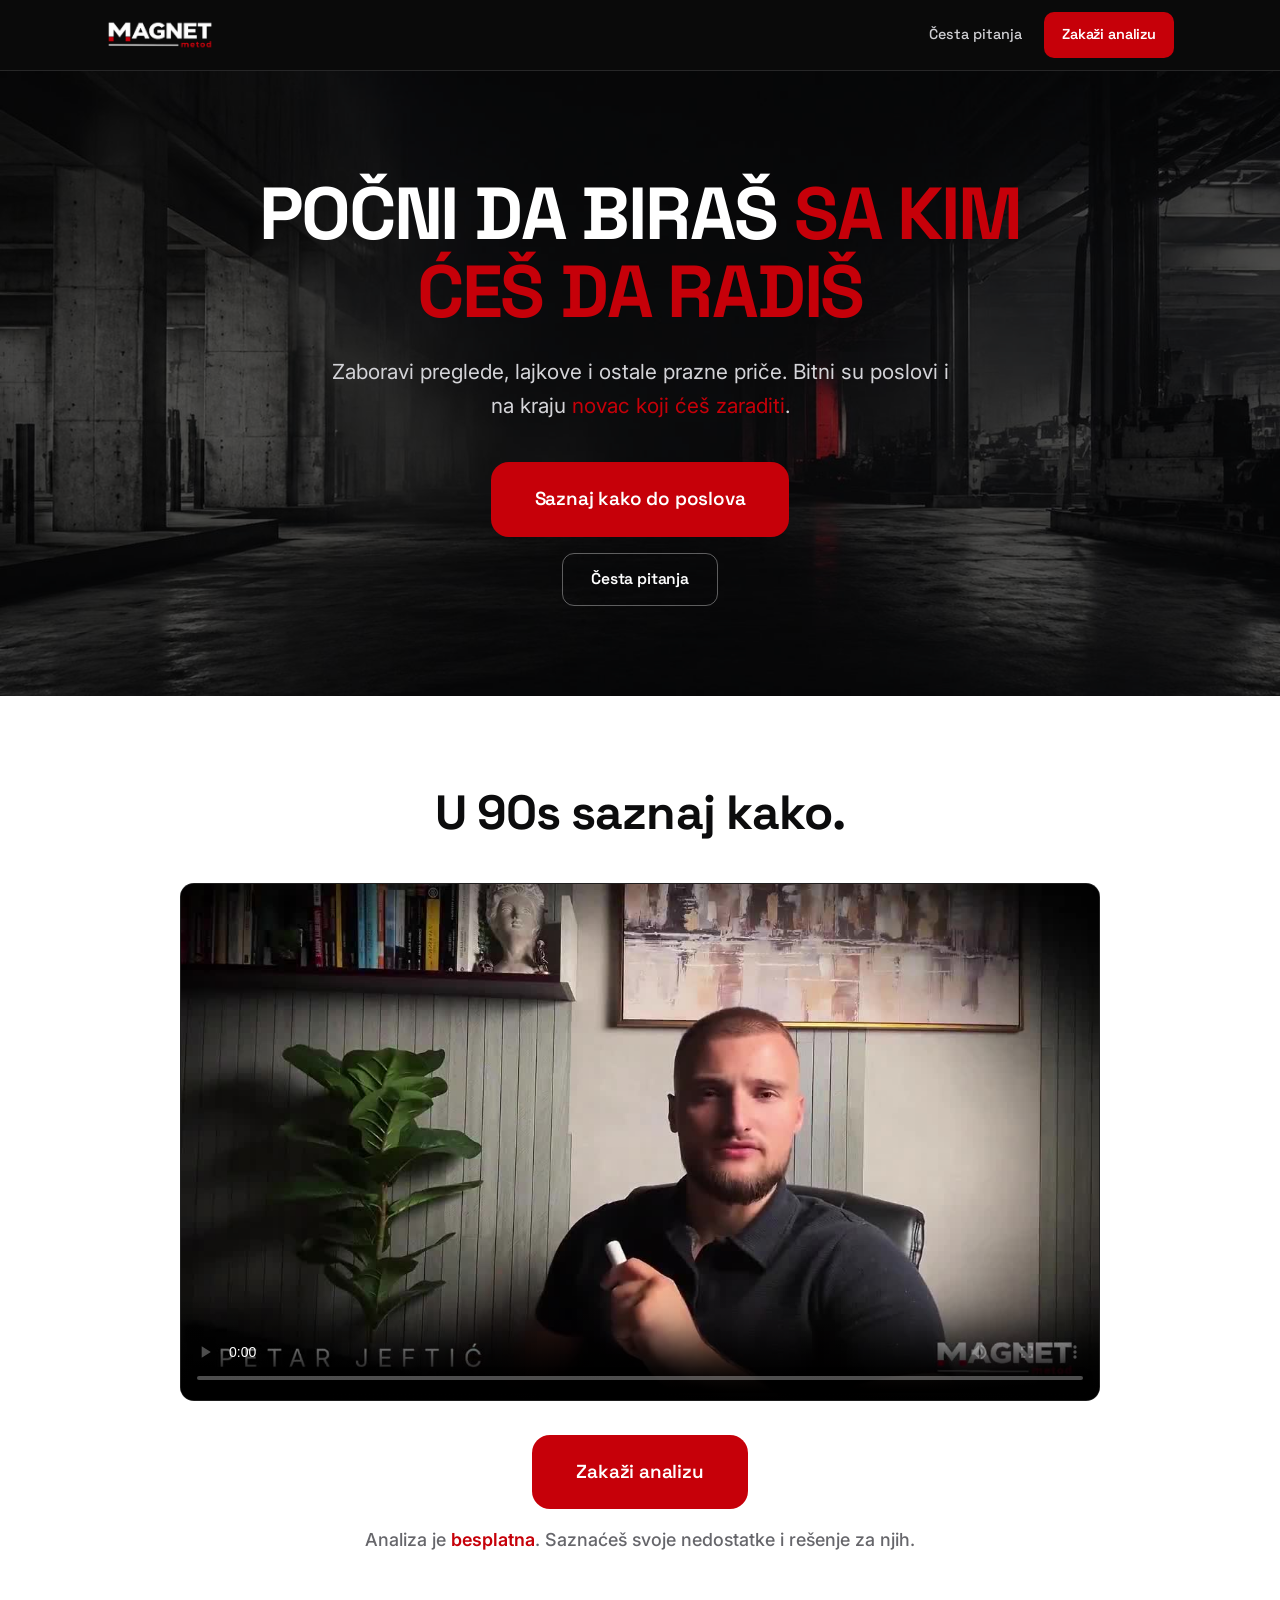
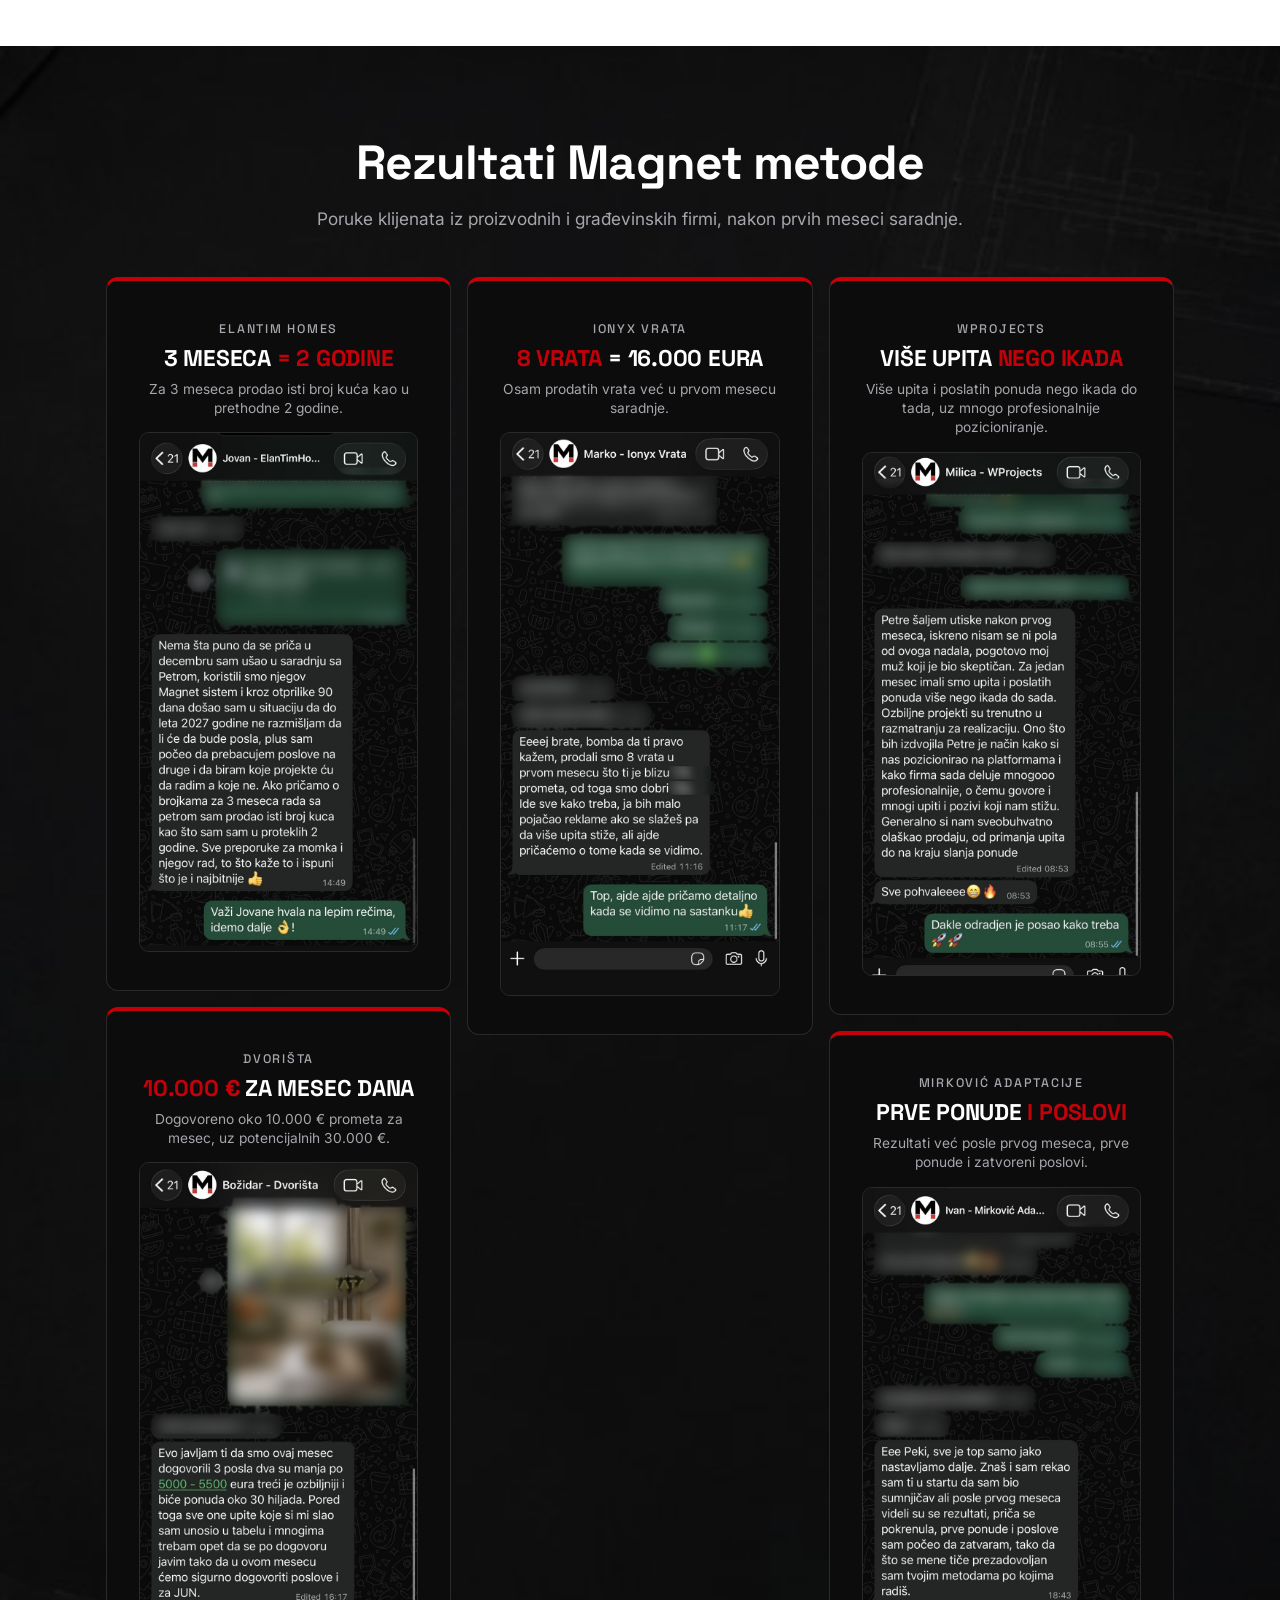
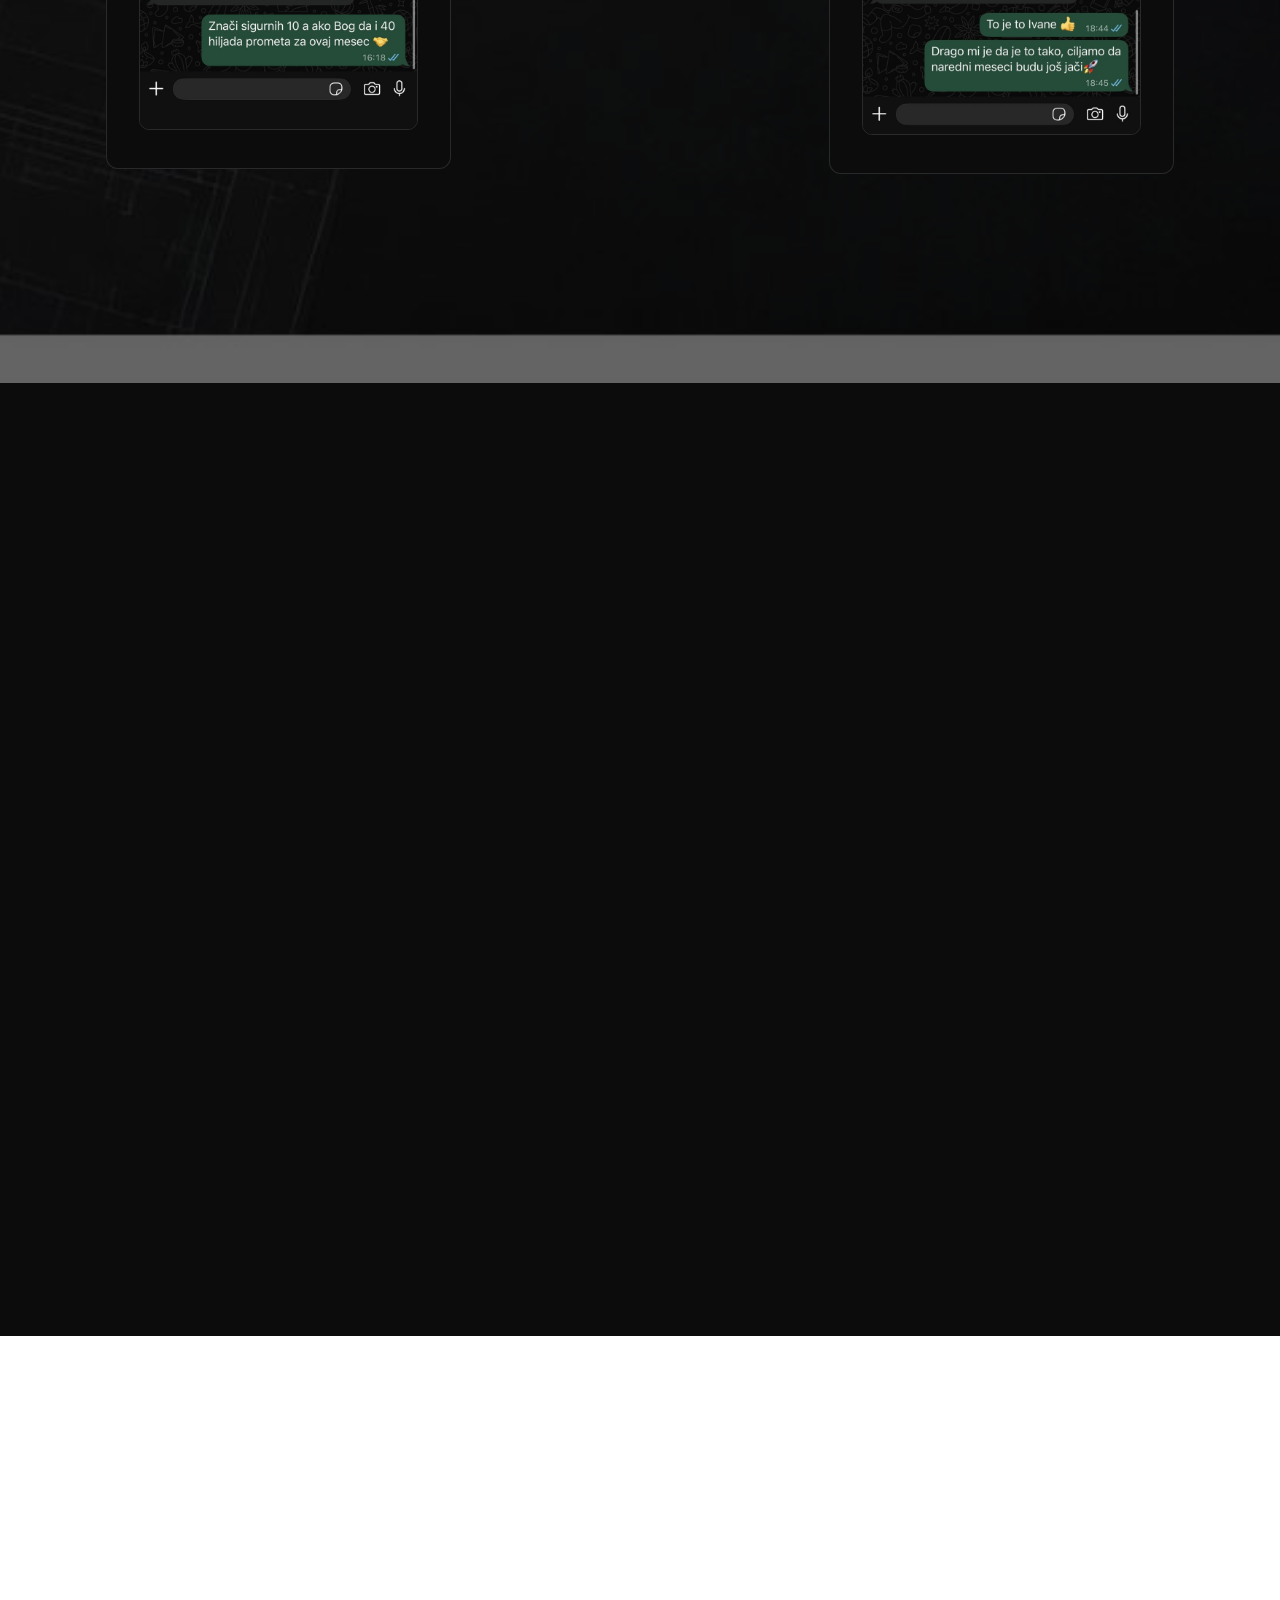
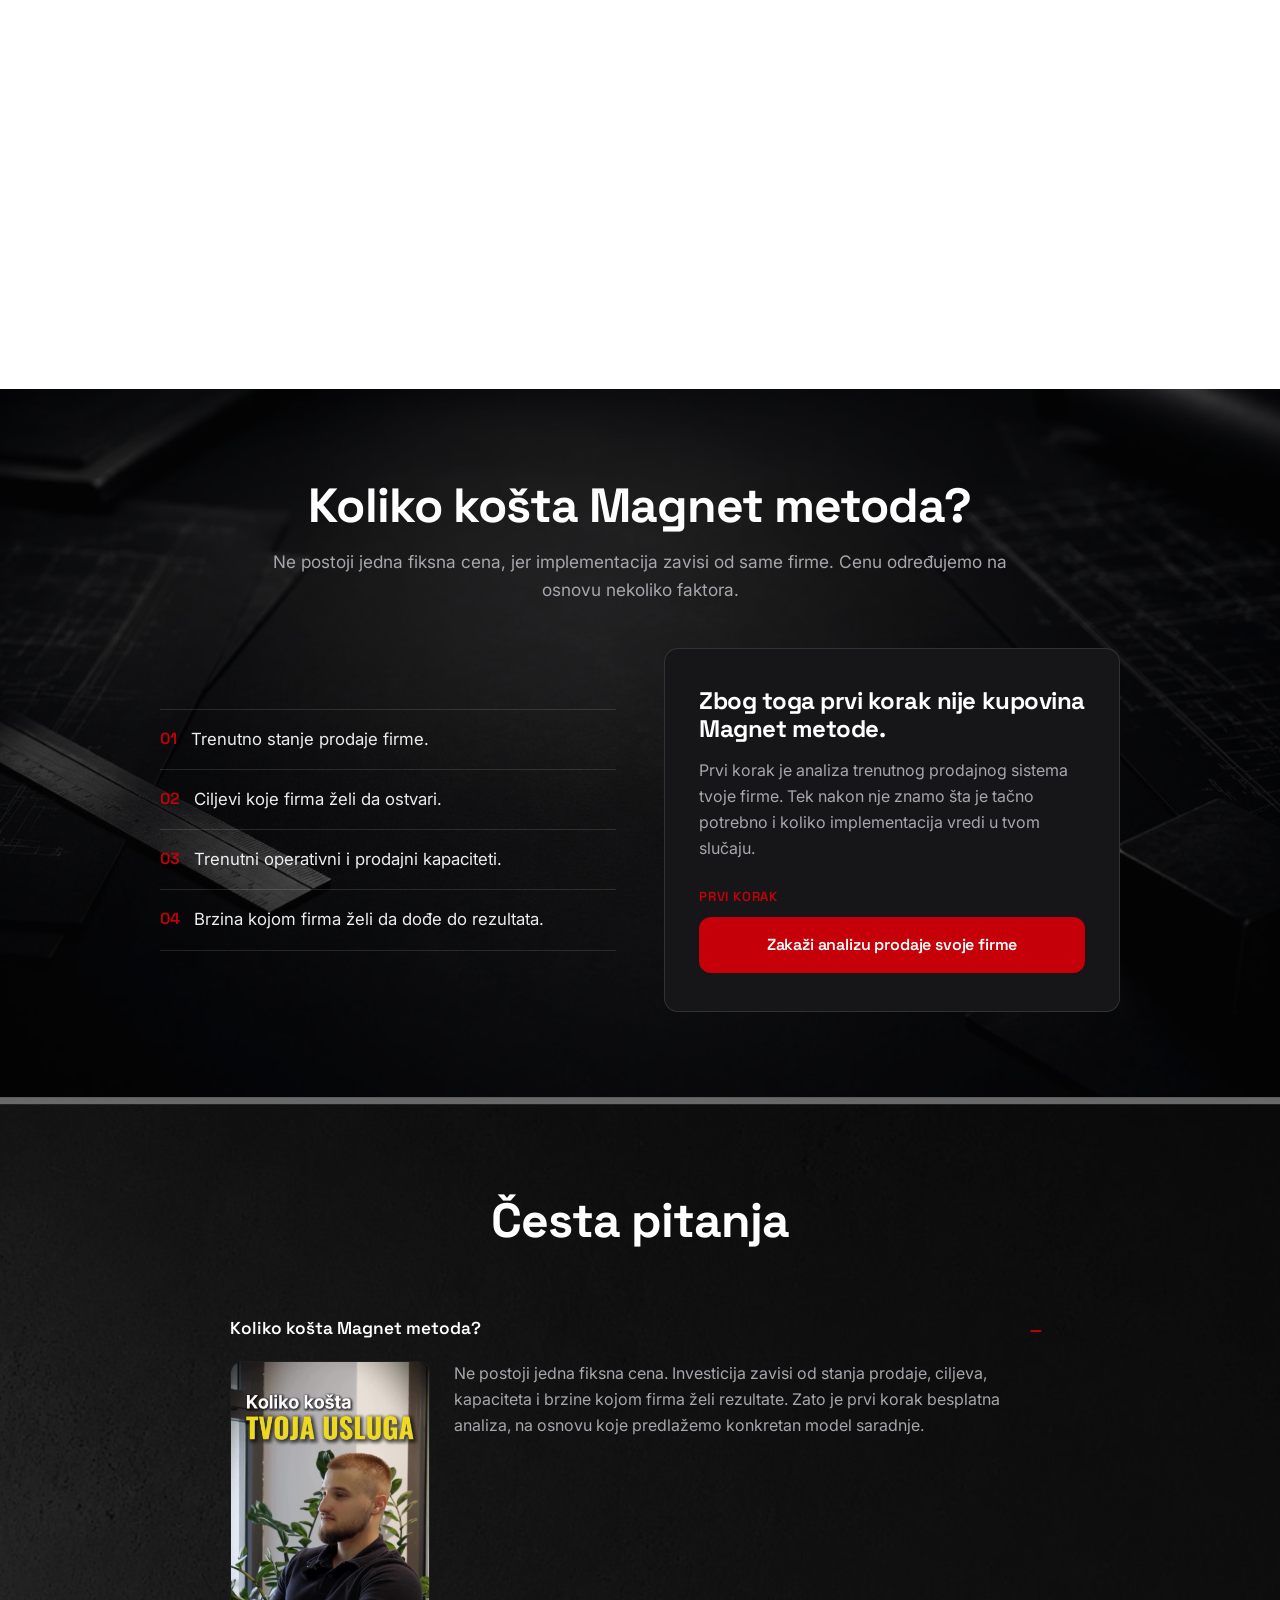
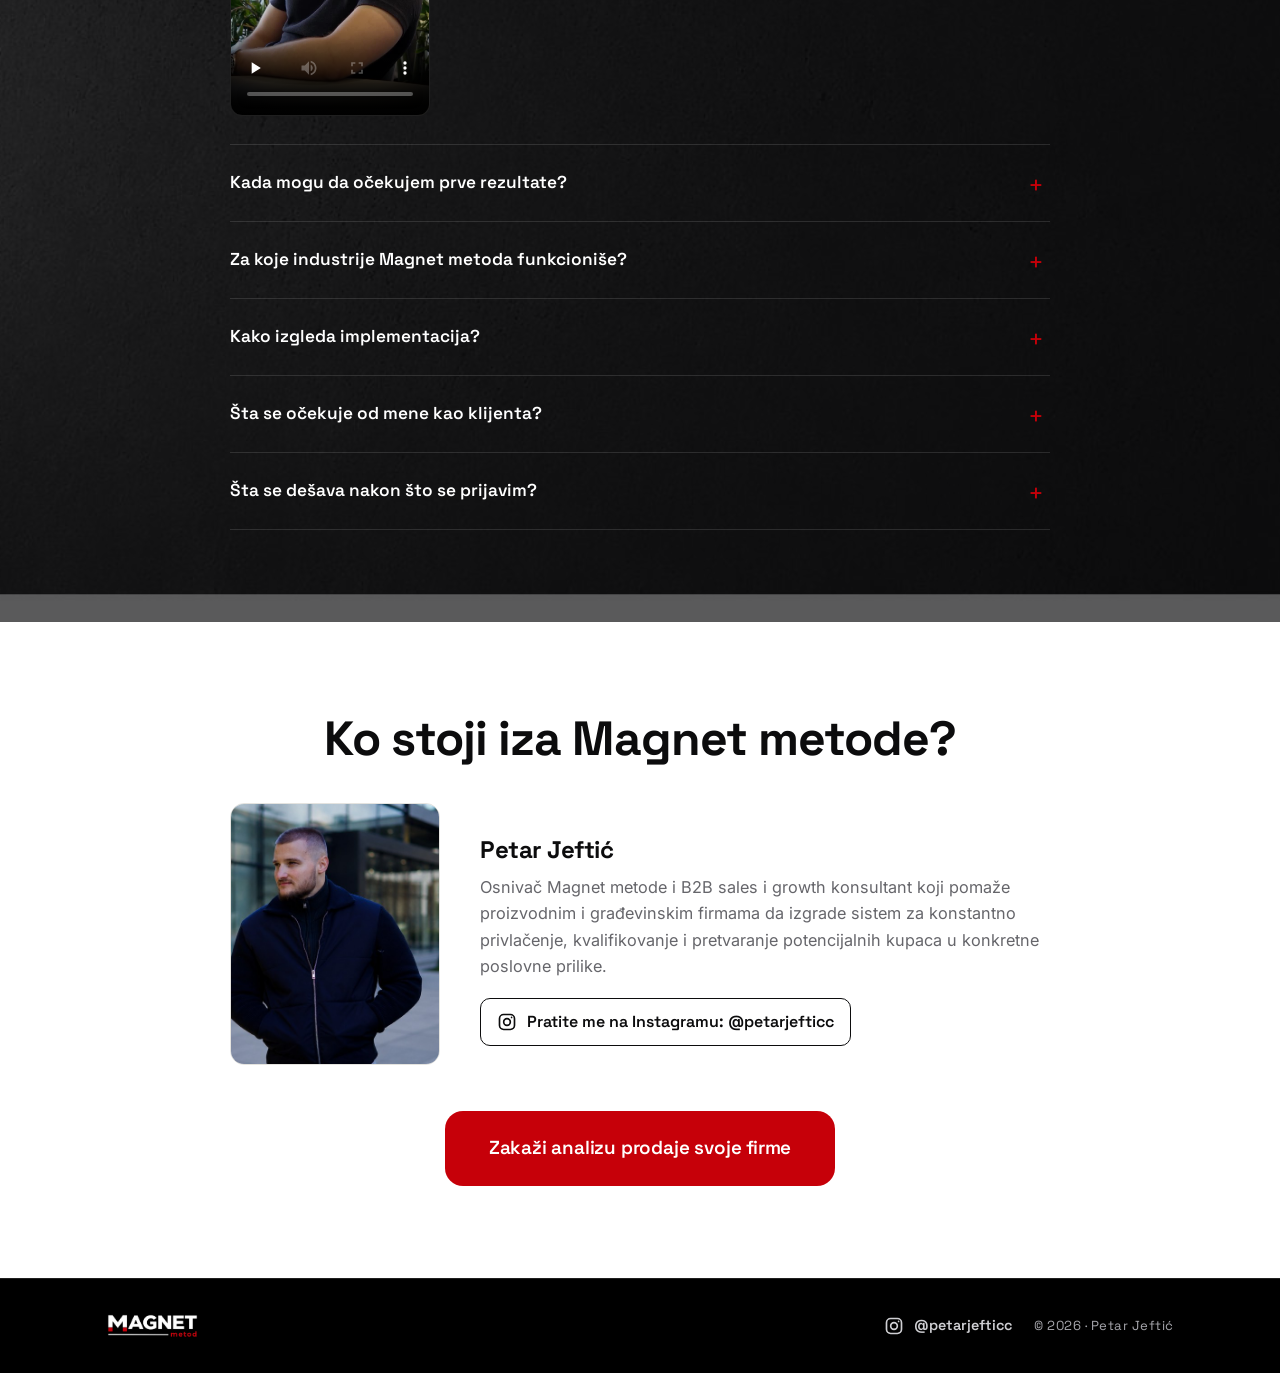
==== commit 106ed654: "Add files via upload" ====
--- a/index.html
+++ b/index.html
@@ -3,356 +3,17 @@
 <head>
 <meta charset="UTF-8">
 <meta name="viewport" content="width=device-width, initial-scale=1.0">
-<title>Magnet metod — biraj sa kim ćeš da radiš</title>
+<title>Magnet metoda | Biraj sa kim ćeš da radiš</title>
 <link rel="preconnect" href="https://fonts.googleapis.com">
 <link rel="preconnect" href="https://fonts.gstatic.com" crossorigin>
-<link href="https://fonts.googleapis.com/css2?family=Archivo+Black&family=Inter:wght@400;500;600;700&display=swap&subset=latin-ext" rel="stylesheet">
-<style>
-:root{
-    --black:#0C0C0D;--black-2:#000000;--panel:#161618;--panel-2:#1C1C1F;
-    --white:#FFFFFF;--light:#F4F3F1;
-    --red:#c60009;--red-deep:#9C0007;
-    --mut-d:#A6A6AC;      /* muted text on dark */
-    --mut-l:#66666B;      /* muted text on light */
-    --line-d:rgba(255,255,255,.12);
-    --line-l:#E4E3DF;
-    --max:1120px;
-    /* zameni ovu teksturu stvarnom fotografijom: --photo:url('slika.jpg'); */
-    --tex:url("data:image/svg+xml,%3Csvg xmlns='http://www.w3.org/2000/svg' width='64' height='64'%3E%3Cpath d='M64 0H0V64' fill='none' stroke='%23ffffff' stroke-opacity='0.05' stroke-width='1'/%3E%3C/svg%3E");
-  }
-  *{box-sizing:border-box;margin:0;padding:0}
-  html{scroll-behavior:smooth}
-  body{font-family:"Inter",system-ui,sans-serif;background:var(--black);color:var(--white);line-height:1.62;-webkit-font-smoothing:antialiased;overflow-x:hidden}
-  h1,h2,h3{font-family:"Archivo Black",sans-serif;letter-spacing:-.01em;font-weight:400;line-height:1.08}
-  .wrap{max-width:var(--max);margin:0 auto;padding:0 26px;position:relative;z-index:2}
-
-  .eyebrow{font-family:"Archivo Black";font-weight:500;font-size:.8rem;letter-spacing:.18em;text-transform:uppercase;color:var(--red);display:inline-block}
-  .red{color:var(--red)}
-
-  /* buttons */
-  .btn{font-family:"Archivo Black";font-weight:600;font-size:1rem;letter-spacing:-.01em;text-decoration:none;padding:15px 28px;border-radius:12px;display:inline-flex;align-items:center;justify-content:center;cursor:pointer;border:none;transition:transform .2s,background .2s,border-color .2s,color .2s}
-  .btn-primary{background:var(--red);color:#fff}
-  .btn-primary:hover{background:var(--red-deep);transform:translateY(-2px)}
-  .btn-ghost-d{border:1.5px solid rgba(255,255,255,.35);color:#fff;background:transparent}
-  .btn-ghost-d:hover{border-color:#fff;transform:translateY(-2px)}
-  .btn-ghost-l{border:1.5px solid #000;color:#000;background:transparent}
-  .btn-ghost-l:hover{background:#000;color:#fff;transform:translateY(-2px)}
-  .btn-lg{font-size:1.18rem;padding:22px 44px;border-radius:18px}
-
-  /* sections + theming */
-  section{padding:92px 0;position:relative}
-  .dark{background:var(--black);color:var(--white)}
-  .light{background:var(--white);color:var(--black)}
-  .dark h2,.dark h3{color:#fff}
-  .light h2,.light h3{color:var(--black)}
-  /* photo/texture behind + overlay layer */
-  .tex::before{content:"";position:absolute;inset:0;background-image:var(--tex);background-size:cover;background-position:center;z-index:0}
-.hero-bg::before{background-image:url('assets/image-1-687f9bd9.jpg')}
-.rez-bg::before{background-image:url('assets/image-2-687f9bd9.jpg')}
-.cena-bg::before{background-image:url('assets/image-3-687f9bd9.jpg')}
-.faq-bg::before{background-image:url('assets/image-4-687f9bd9.jpg')}
-.ovde-bg::before{background-image:url('assets/image-5-ea281972.jpg')}
-.kako-bg::before{background-image:url('assets/image-6-0b59ca44.jpg')}
-.poziv-bg::before{background-image:url('assets/image-7-dcca03b1.jpg')}
-.forma-bg::before{background-image:url('assets/image-8-f251d8b4.jpg')}
-.founder-bg::before{background-image:url('assets/image-9-b99c675c.jpg')}
-  .tex::after{content:"";position:absolute;inset:0;background-color:rgba(6,6,7,var(--ov,.82));background-image:repeating-linear-gradient(135deg,rgba(198,0,9,.09) 0,rgba(198,0,9,.09) 1px,transparent 1px,transparent 96px),repeating-linear-gradient(45deg,rgba(255,255,255,.06) 0,rgba(255,255,255,.06) 1px,transparent 1px,transparent 96px);z-index:1}
-  .tex.lite::after{background-color:rgba(255,255,255,.90);background-image:repeating-linear-gradient(135deg,rgba(198,0,9,.06) 0,rgba(198,0,9,.06) 1px,transparent 1px,transparent 96px),repeating-linear-gradient(45deg,rgba(0,0,0,.05) 0,rgba(0,0,0,.05) 1px,transparent 1px,transparent 96px)}
-
-  .sec-head{max-width:760px;margin:0 auto 44px;text-align:center}
-  .sec-head h2{font-size:clamp(1.9rem,4.1vw,3rem);text-wrap:balance}
-  .sec-head p{font-size:1.08rem;margin-top:16px;text-wrap:pretty}
-  .dark .sec-head p{color:var(--mut-d)}
-  .light .sec-head p{color:var(--mut-l)}
-
-  /* nav */
-  nav{position:sticky;top:0;z-index:60;background:rgba(10,10,11,.9);backdrop-filter:blur(10px);border-bottom:1px solid var(--line-d)}
-  nav .wrap{display:flex;align-items:center;justify-content:space-between;height:70px}
-  .brand img{height:30px;display:block}
-  .nav-right{display:flex;align-items:center;gap:10px}
-  .nav-link{font-family:"Archivo Black";font-weight:500;font-size:.9rem;color:#CFCFD3;text-decoration:none;padding:9px 12px;border-radius:8px;transition:color .2s}
-  .nav-link:hover{color:#fff}
-  .nav-cta{font-size:.9rem;padding:11px 18px;border-radius:10px}
-
-  /* hero */
-  .hero{position:relative;overflow:hidden;isolation:isolate;background:var(--black)}
-  .hero .glow{position:absolute;right:-10%;top:12%;width:560px;height:560px;border-radius:50%;background:radial-gradient(circle,rgba(198,0,9,.28),transparent 62%);z-index:1;filter:blur(4px)}
-  .hero .field{position:absolute;inset:0;z-index:1;opacity:.5}
-  .hero .field path{fill:none;stroke:#3a3a3e;stroke-width:1;opacity:.7}
-  .hero .field .hot{stroke:var(--red);opacity:.6}
-  .hero .wrap{padding:82px 26px 90px;text-align:center;z-index:2}
-  .hero h1{font-size:clamp(2rem,5vw,3.7rem);margin:22px auto 0;letter-spacing:-.02em;max-width:940px;color:#fff;text-wrap:balance}
-  .hero p.lead{font-size:clamp(1.05rem,1.7vw,1.3rem);color:#D4D4D8;max-width:640px;margin:24px auto 0;font-weight:400;text-wrap:pretty}
-  .hero-actions{display:flex;flex-direction:column;align-items:center;gap:16px;margin:40px 0 0}
-  .hero-actions .btn-ghost-d{padding:13px 28px;border-radius:12px;font-size:.98rem}
-
-  /* VSL */
-  .video{position:relative;max-width:920px;margin:0 auto;aspect-ratio:16/9;border-radius:14px;overflow:hidden;background:#000;border:1px solid var(--line-d);display:flex;align-items:center;justify-content:center}
-  .video .fieldbg{position:absolute;inset:0;opacity:.4}
-  .video .fieldbg path{fill:none;stroke:#4a4a4e;stroke-width:1}
-  .video .play{width:90px;height:90px;border-radius:50%;background:var(--red);display:flex;align-items:center;justify-content:center;box-shadow:0 10px 44px rgba(198,0,9,.5);transition:transform .2s}
-  .video:hover .play{transform:scale(1.06)}
-  .video .play svg{width:34px;height:34px;margin-left:5px}
-.video video{width:100%;height:100%;display:block;object-fit:cover;background:#000}
-  .vsl-after{text-align:center;max-width:640px;margin:34px auto 0}
-  .vsl-after .btn{margin-bottom:16px}
-  .vsl-note{font-size:1.12rem;font-weight:500;color:var(--mut-l)}
-  .vsl-note .red{color:var(--red);font-weight:600}
-
-  /* results / testimonials wall */
-  .tgrid{column-count:3;column-gap:16px}
-  .tcard{break-inside:avoid;margin-bottom:16px;background:var(--panel);border:1px solid var(--line-d);border-radius:14px;padding:18px 18px 16px}
-  .tcard .tco{font-family:"Archivo Black";font-weight:500;font-size:.78rem;letter-spacing:.14em;text-transform:uppercase;color:var(--mut-d)}
-  .tcard .thl{font-family:"Archivo Black";font-weight:700;font-size:1.42rem;line-height:1.08;letter-spacing:-.01em;color:#fff;margin-top:8px;text-transform:uppercase}
-  .tcard .thl .red{color:var(--red)}
-  .tcard .tsub{color:var(--mut-d);font-size:.86rem;margin-top:8px;line-height:1.4}
-  .tcard img{width:100%;display:block;border-radius:10px;border:1px solid var(--line-d);margin-top:14px}
-  .res-cta{text-align:center;margin-top:42px}
-  @media(max-width:1000px){.tgrid{column-count:2}}
-  @media(max-width:640px){.tgrid{column-count:1;max-width:440px;margin:0 auto}}
-
-  /* timing (light) with dark cards */
-  .timing-lead{text-align:center;max-width:680px;margin:0 auto 42px}
-  .timing-lead .big-msg{font-family:"Archivo Black";font-weight:700;font-size:1.6rem;color:var(--black);letter-spacing:-.01em}
-  .timing-lead p{color:var(--mut-l);font-size:1.06rem;margin-top:12px}
-  .timing{display:grid;grid-template-columns:1fr 1fr;gap:18px;max-width:840px;margin:0 auto}
-  .tcard{background:var(--black);border-top:4px solid var(--red);border-radius:12px;padding:38px 32px;text-align:center}
-  .tcard .num{font-family:"Archivo Black";font-weight:700;font-size:3.6rem;color:var(--red);line-height:1;letter-spacing:-.03em}
-  .tcard .t{color:#fff;font-weight:600;font-size:1.2rem;margin-top:14px;font-family:"Archivo Black"}
-
-  /* pricing (dark) */
-  .price-layout{display:grid;grid-template-columns:1fr 1fr;gap:48px;align-items:center;max-width:960px;margin:0 auto}
-  .price-factors{list-style:none}
-  .price-factors li{display:flex;gap:14px;padding:16px 0;border-bottom:1px solid var(--line-d);font-size:1.05rem;color:#EDEDEF}
-  .price-factors li:first-child{border-top:1px solid var(--line-d)}
-  .price-factors .n{font-family:"Archivo Black";font-weight:600;color:var(--red);font-size:1rem;flex:none}
-  .price-box{background:var(--panel);border:1px solid var(--line-d);border-radius:14px;padding:38px 34px}
-  .price-box h3{font-size:1.5rem;line-height:1.2;color:#fff}
-  .price-box p{color:var(--mut-d);margin-top:14px;font-size:1rem}
-  .price-box .step{font-family:"Archivo Black";letter-spacing:.06em;text-transform:uppercase;color:var(--red);font-size:.82rem;margin-top:24px;font-weight:600}
-  .price-box .btn{margin-top:10px;width:100%}
-
-  /* form (light section, dark card) */
-  .form-layout{display:grid;grid-template-columns:.9fr 1.1fr;gap:52px;align-items:start;margin-top:20px}
-  .form-copy h3{font-size:clamp(1.5rem,3vw,2.1rem);line-height:1.12;color:var(--black)}
-  .form-copy p{color:var(--mut-d);font-size:1.06rem;margin-top:16px}
-  .form-copy .bullets{list-style:none;margin-top:22px}
-  .form-copy .bullets li{display:flex;gap:12px;color:#fff;padding:9px 0;font-size:1rem;font-weight:500}
-  .form-copy .bullets svg{width:18px;height:18px;flex:none;margin-top:4px;stroke:var(--red)}
-  .form-card{background:#17171A;border:1px solid #34343C;border-radius:16px;padding:32px 30px;box-shadow:0 30px 70px rgba(0,0,0,.55)}
-  .form-card label{display:block;font-family:"Archivo Black";font-weight:500;letter-spacing:.02em;font-size:.82rem;color:var(--mut-d);margin:16px 0 6px}
-  .form-card label:first-child{margin-top:0}
-  .form-card input,.form-card textarea{width:100%;font-family:"Inter";font-size:1rem;color:#fff;background:#111113;border:1px solid #2A2A2E;border-radius:8px;padding:12px 14px;transition:border-color .2s}
-  .form-card input::placeholder,.form-card textarea::placeholder{color:#5C5C61}
-  .form-card input:focus,.form-card textarea:focus{outline:none;border-color:var(--red)}
-  .form-card textarea{resize:vertical;min-height:78px}
-  .form-card .btn{margin-top:22px;width:100%;font-size:1.08rem;padding:17px}
-  .form-note{font-family:"Archivo Black";letter-spacing:.03em;font-size:.76rem;color:var(--mut-d);text-align:center;margin-top:14px}
-  .form-ok{display:none;background:#12331C;border:1px solid #2C7A45;color:#8FE0A8;border-radius:8px;padding:16px;margin-top:16px;font-size:.96rem;text-align:center}
-
-  /* faq (dark) */
-  .faq{max-width:820px;margin:0 auto}
-  .faq details{border-bottom:1px solid var(--line-d);padding:6px 0}
-  .faq summary{list-style:none;cursor:pointer;padding:18px 40px 18px 0;font-weight:600;font-size:1.08rem;position:relative;font-family:"Archivo Black";color:#fff}
-  .faq summary::-webkit-details-marker{display:none}
-  .faq summary::after{content:"+";position:absolute;right:6px;top:14px;font-family:"Archivo Black";font-size:1.6rem;color:var(--red);font-weight:400}
-  .faq details[open] summary::after{content:"\2212"}
-  .faq details p{color:var(--mut-d);font-size:1rem;padding:0 40px 20px 0}
-
-  /* founder (light) */
-  .founder{max-width:820px;margin:0 auto;display:grid;grid-template-columns:210px 1fr;gap:40px;align-items:center}
-  .founder .photo{width:210px;height:262px;border-radius:14px;object-fit:cover;object-position:center top;border:1px solid var(--line-dark);display:block}
-  .founder h3{font-size:1.5rem;margin-top:14px;color:#fff}
-  .founder p{color:var(--mut-d);margin-top:12px;font-size:1.02rem}
-  .founder-cta{text-align:center;margin-top:46px}
-  .founder-story{max-width:740px;margin:40px auto 0;padding-top:36px;border-top:1px solid var(--line-d);text-align:center;color:var(--mut-d);font-size:1.05rem;line-height:1.75;text-wrap:pretty}
-
-  footer{background:var(--black-2);color:var(--mut-d);padding:34px 0;border-top:1px solid var(--line-d)}
-  footer .wrap{display:flex;justify-content:space-between;align-items:center;flex-wrap:wrap;gap:16px}
-  footer img{height:26px;display:block}
-  footer .fnote{font-family:"Archivo Black";font-size:.82rem;letter-spacing:.04em}
-
-  .reveal{opacity:0;transform:translateY(20px);transition:opacity .7s ease,transform .7s ease}
-  .reveal.in{opacity:1;transform:none}
-  .draw{stroke-dasharray:1400;stroke-dashoffset:1400;animation:draw 2.2s ease forwards}
-  .draw.d2{animation-delay:.2s}.draw.d3{animation-delay:.4s}
-  @keyframes draw{to{stroke-dashoffset:0}}
-
-  @media(max-width:900px){
-    .res-grid{grid-template-columns:1fr 1fr}
-    .price-layout,.form-layout{grid-template-columns:1fr;gap:32px}
-    .founder{grid-template-columns:1fr;text-align:center;justify-items:center}
-  }
-  @media(max-width:560px){
-    section{padding:66px 0}
-    .hero .wrap{padding:60px 22px 68px}
-    .res-grid{grid-template-columns:1fr}
-    .timing{grid-template-columns:1fr}
-    .nav-link{display:none}
-    .btn-lg{font-size:1.05rem;padding:19px 32px}
-    .brand img{height:26px}
-  }
-  @media(prefers-reduced-motion:reduce){
-    .reveal{opacity:1;transform:none;transition:none}
-    html{scroll-behavior:auto}
-    .draw{stroke-dasharray:none;stroke-dashoffset:0;animation:none}
-  }
-
-
-/* ===== reorg additions ===== */
-/* results subtitle bigger */
-.res-sub{font-size:1.22rem !important;color:#D7DBDE !important;max-width:680px}
-.res-sub .red{color:var(--red)}
-
-/* OVDE SE NALAZITE JER — reasons */
-.reasons{display:grid;grid-template-columns:1fr 1fr;gap:16px;max-width:960px;margin:0 auto}
-.reason{background:#fff;border:1px solid var(--line-l);border-left:4px solid var(--red);border-radius:12px;padding:24px 26px;display:flex;gap:18px;align-items:flex-start}
-.reason .rn{font-family:"Archivo Black";font-weight:700;font-size:1.7rem;color:var(--red);line-height:1;flex:none}
-.reason p{font-family:"Archivo Black";font-weight:600;font-size:1.04rem;line-height:1.3;color:var(--black);text-transform:uppercase;letter-spacing:.005em}
-.reasons + .res-cta{margin-top:40px}
-
-/* KAKO RADI — gears */
-.gears{display:grid;grid-template-columns:repeat(3,1fr);gap:30px;max-width:1000px;margin:44px auto 0}
-.gear-col{text-align:center}
-.gear{width:118px;height:118px;display:block;margin:0 auto;animation:spin 26s linear infinite;transform-origin:60px 60px}
-.gear.rev{animation-direction:reverse}
-.gbody{fill:#ECECEF}
-.gring{fill:#0C0C0D}
-.ghub{fill:var(--red)}
-.glabel{font-family:"Archivo Black";font-weight:700;font-size:1.4rem;letter-spacing:.02em;text-transform:uppercase;margin-top:18px;color:#fff}
-.gdesc{color:var(--mut-d);font-size:.98rem;margin-top:10px;max-width:300px;margin-left:auto;margin-right:auto}
-@keyframes spin{to{transform:rotate(360deg)}}
-.gears-note{text-align:center;max-width:640px;margin:44px auto 0;font-family:"Archivo Black";font-weight:600;font-size:1.18rem;color:#fff;text-wrap:pretty}
-.gears-note .red{color:var(--red)}
-.gears + .gears-note + .res-cta{margin-top:34px}
-
-/* PRE NEGO ŠTO ZAKAŽEMO POZIV */
-.poziv{max-width:720px;margin:0 auto;text-align:center}
-.poziv .pz-lead{font-family:"Archivo Black";font-weight:700;font-size:clamp(1.4rem,3vw,1.9rem);line-height:1.18;color:#fff}
-.poziv p{color:var(--mut-d);font-size:1.08rem;margin-top:16px}
-.poziv .res-cta{margin-top:36px}
-
-/* wide CTA */
-.btn-wide{max-width:700px;white-space:normal;line-height:1.25;text-align:center}
-
-@media(max-width:760px){
-  .reasons{grid-template-columns:1fr}
-  .gears{grid-template-columns:1fr;gap:34px;max-width:420px}
-}
-@media(prefers-reduced-motion:reduce){ .gear{animation:none} }
-
-/* section 3 header extras */
-.dokazi-big{font-family:"Archivo Black";font-weight:700;font-size:clamp(1.4rem,3vw,2rem);text-transform:uppercase;color:var(--red);margin-top:14px;letter-spacing:.01em;line-height:1.1}
-.res-sub-small{font-size:1rem;color:#AEB8BE;margin-top:12px;max-width:620px;margin-left:auto;margin-right:auto;text-wrap:pretty}
-
-/* ===== round-2 additions ===== */
-/* 3 centered items (OVDE + kvalifikacija) */
-.reasons3{display:grid;grid-template-columns:repeat(3,1fr);gap:30px;max-width:1000px;margin:0 auto;text-align:center}
-.r3 .rn{font-family:"Archivo Black";font-size:2.3rem;color:var(--red);line-height:1;margin-bottom:14px}
-.r3 p{color:#fff;font-size:1.06rem;line-height:1.45;text-wrap:pretty}
-.reasons3 + .res-cta{margin-top:44px}
-.qual-lead{text-align:center;color:#fff;font-family:"Archivo Black";font-size:1.2rem;margin:0 auto 30px;letter-spacing:-.01em}
-
-/* gear red translucent cards */
-.gear-col{text-align:center;display:flex;flex-direction:column;align-items:center}
-.gcard{background:rgba(198,0,9,.10);border:1px solid rgba(198,0,9,.32);border-radius:14px;padding:20px 22px;margin-top:16px;box-shadow:0 0 30px rgba(198,0,9,.08);width:100%;flex:1}
-.gcard p{color:#fff;font-size:.95rem;line-height:1.5}
-
-/* form Ime/Prezime row */
-.frow{display:grid;grid-template-columns:1fr 1fr;gap:14px}
-
-@media(max-width:760px){ .reasons3{grid-template-columns:1fr;gap:26px} }
-@media(max-width:560px){ .frow{grid-template-columns:1fr} }
-
-/* ===== Thank You page ===== */
-.ty-hero{padding:96px 0 8px;text-align:center}
-.ty-hero h1{font-size:clamp(3.2rem,9vw,5.2rem);color:#fff;line-height:1}
-.ty-sub{color:var(--mut-d);font-size:1.2rem;margin-top:16px}
-.ty-photo{width:150px;height:150px;border-radius:16px;object-fit:cover;object-position:center top;margin:34px auto 0;display:block;border:1px solid var(--line-dark)}
-.ty-buttons{display:grid;grid-template-columns:repeat(3,1fr);gap:16px;max-width:920px;margin:46px auto 0}
-.tybtn{display:flex;align-items:center;justify-content:center;text-align:center;min-height:88px;padding:20px 22px;border-radius:14px;background:rgba(198,0,9,.10);border:1px solid rgba(198,0,9,.35);color:#fff;text-decoration:none;font-family:"Archivo Black";font-size:1rem;line-height:1.22;transition:transform .2s,background .2s;box-shadow:0 0 30px rgba(198,0,9,.06)}
-.tybtn:hover{background:rgba(198,0,9,.20);transform:translateY(-3px)}
-.vfaq{max-width:820px;margin:0 auto;padding:64px 0;border-top:1px solid var(--line-dark)}
-.vfaq:first-of-type{margin-top:60px}
-.vfaq h2{text-align:center;font-size:clamp(1.6rem,4vw,2.4rem);color:#fff}
-.vplace{max-width:300px;margin:28px auto 0;aspect-ratio:9/16;border-radius:16px;background:#111214;border:1px solid var(--line-dark);display:flex;flex-direction:column;align-items:center;justify-content:center;gap:16px}
-.vplace .pl{width:72px;height:72px;border-radius:50%;background:var(--red);display:flex;align-items:center;justify-content:center;box-shadow:0 10px 40px rgba(198,0,9,.4)}
-.vplace .pl svg{width:26px;height:26px;margin-left:4px}
-.vplace span{font-family:"Archivo Black";font-size:.7rem;letter-spacing:.08em;color:var(--mut-d);text-transform:uppercase}
-.vfaq .video{margin-top:26px}
-.video-reel{aspect-ratio:9/16!important;max-width:280px!important;border-radius:16px}
-.insta{text-align:center;margin-top:28px}
-.insta p{color:#fff;font-size:1.06rem;margin-bottom:16px}
-@media(max-width:760px){ .ty-buttons{grid-template-columns:1fr} }
-
-
-/* sticky mobile CTA */
-.sticky-cta{display:none;position:fixed;bottom:0;left:0;right:0;z-index:100;background:rgba(12,12,13,.96);backdrop-filter:blur(10px);padding:12px 16px calc(12px + env(safe-area-inset-bottom,0px));border-top:1px solid rgba(255,255,255,.1);transform:translateY(100%);transition:transform .3s ease}
-.sticky-cta.show{transform:translateY(0)}
-.sticky-cta .btn{width:100%;font-size:1rem;padding:16px;border-radius:12px}
-@media(max-width:760px){.sticky-cta{display:block}footer{padding-bottom:calc(34px + 96px + env(safe-area-inset-bottom,0px))}}
-
-/* scroll progress bar */
-.scroll-progress{position:fixed;top:0;left:0;height:3px;background:var(--red,#c60009);z-index:200;width:0;transition:width .1s linear}
-
-/* animated counter */
-.counter-num{font-family:"Archivo Black","Space Grotesk",sans-serif;font-weight:900;font-size:clamp(2rem,5vw,3.2rem);color:var(--red,#c60009);line-height:1;letter-spacing:-.02em;margin-bottom:4px}
-
-/* social proof strip */
-.proof-strip{display:flex;align-items:center;gap:16px;padding:18px 20px;background:rgba(255,255,255,.04);border:1px solid rgba(255,255,255,.08);border-radius:12px;margin-top:24px}
-.proof-strip .proof-icon{flex:none;width:42px;height:42px;border-radius:50%;background:var(--red,#c60009);display:flex;align-items:center;justify-content:center}
-.proof-strip .proof-icon svg{width:20px;height:20px;fill:#fff}
-.proof-strip .proof-text{font-size:.92rem;color:#ccc;line-height:1.4}
-.proof-strip .proof-text strong{color:#fff;font-weight:600}
-/* guarantee */
-.guarantee{display:flex;align-items:flex-start;gap:14px;padding:18px 20px;background:rgba(255,255,255,.03);border:1px solid rgba(255,255,255,.06);border-radius:12px;margin-top:14px}
-.guarantee svg{flex:none;width:22px;height:22px;stroke:var(--red,#c60009);fill:none;margin-top:2px}
-.guarantee p{font-size:.9rem;color:#bbb;line-height:1.5}
-.guarantee p strong{color:#fff}
-
-/* exit-intent popup */
-.exit-overlay{display:none;position:fixed;inset:0;z-index:500;background:rgba(0,0,0,.7);backdrop-filter:blur(6px);align-items:center;justify-content:center}
-.exit-overlay.show{display:flex}
-.exit-popup{background:#161618;border:1px solid rgba(255,255,255,.1);border-radius:20px;padding:40px 32px;max-width:420px;width:90%;text-align:center;position:relative;animation:popIn .3s ease}
-@keyframes popIn{from{opacity:0;transform:scale(.9)}to{opacity:1;transform:scale(1)}}
-.exit-popup .close-x{position:absolute;top:14px;right:14px;background:none;border:none;color:#888;font-size:1.5rem;cursor:pointer;width:32px;height:32px;display:flex;align-items:center;justify-content:center;border-radius:8px;transition:color .2s}
-.exit-popup .close-x:hover{color:#fff}
-.exit-popup h3{font-family:"Archivo Black","Space Grotesk",sans-serif;font-size:1.5rem;color:#fff;line-height:1.15;margin-bottom:10px}
-.exit-popup p{color:#aaa;font-size:.95rem;margin-bottom:22px}
-.exit-popup input{width:100%;font-family:"Inter",sans-serif;font-size:1rem;color:#fff;background:#111113;border:1px solid #2A2A2E;border-radius:8px;padding:13px 14px;margin-bottom:10px;transition:border-color .2s}
-.exit-popup input::placeholder{color:#5C5C61}
-.exit-popup input:focus{outline:none;border-color:var(--red,#c60009)}
-.exit-popup .btn{width:100%;font-size:1.05rem;padding:16px}
-.exit-popup .exit-note{font-size:.76rem;color:#666;margin-top:10px}
-
-/* thank-you overlay */
-.thankyou-overlay{display:none;position:fixed;inset:0;z-index:600;background:rgba(12,12,13,.97);overflow-y:auto;-webkit-overflow-scrolling:touch}
-.thankyou-overlay.show{display:block}
-.thankyou-inner{max-width:640px;margin:0 auto;padding:60px 24px 80px;text-align:center}
-.thankyou-inner .check-circle{width:80px;height:80px;border-radius:50%;background:var(--red,#c60009);margin:0 auto 24px;display:flex;align-items:center;justify-content:center}
-.thankyou-inner .check-circle svg{width:40px;height:40px;stroke:#fff;fill:none;stroke-width:3}
-.thankyou-inner h2{font-family:"Archivo Black","Space Grotesk",sans-serif;font-size:clamp(1.6rem,4vw,2.2rem);color:#fff;line-height:1.15;margin-bottom:16px}
-.thankyou-inner .next-step{background:rgba(255,255,255,.05);border:1px solid rgba(255,255,255,.1);border-radius:14px;padding:24px;margin:24px 0;text-align:left}
-.thankyou-inner .next-step h3{font-family:"Archivo Black","Space Grotesk",sans-serif;font-size:1.1rem;color:var(--red,#c60009);margin-bottom:10px}
-.thankyou-inner .next-step p{color:#ccc;font-size:.95rem;line-height:1.5}
-.thankyou-inner .ig-link{display:inline-flex;align-items:center;gap:10px;color:#fff;text-decoration:none;font-weight:600;font-size:1rem;padding:12px 24px;border:1.5px solid rgba(255,255,255,.25);border-radius:12px;margin:16px 0 32px;transition:border-color .2s,transform .2s}
-.thankyou-inner .ig-link:hover{border-color:#fff;transform:translateY(-2px)}
-.thankyou-inner .ig-link svg{width:20px;height:20px;fill:#fff}
-.thankyou-inner .video-section-title{font-family:"Archivo Black","Space Grotesk",sans-serif;font-size:1.2rem;color:#fff;margin:40px 0 8px}
-.thankyou-inner .video-section-sub{color:#888;font-size:.92rem;margin-bottom:24px}
-.thankyou-videos{display:flex;flex-direction:column;gap:32px;text-align:center}
-.thankyou-videos h4{font-family:"Archivo Black","Space Grotesk",sans-serif;color:#fff;font-size:1.05rem;margin-bottom:12px}
-.thankyou-videos .video-reel-wrap{aspect-ratio:9/16;max-width:260px;margin:0 auto;border-radius:14px;overflow:hidden;background:#111;border:1px solid rgba(255,255,255,.1)}
-.thankyou-videos .video-landscape-wrap{aspect-ratio:16/9;max-width:540px;margin:0 auto;border-radius:14px;overflow:hidden;background:#111;border:1px solid rgba(255,255,255,.1)}
-.thankyou-videos video{width:100%;height:100%;object-fit:cover;display:block}
-</style>
+<link href="https://fonts.googleapis.com/css2?family=Inter:wght@400;500;600;700&family=Space+Grotesk:wght@400;500;600;700&display=swap&subset=latin-ext" rel="stylesheet">
+<link rel="stylesheet" href="css/style.css">
 </head>
 <body>
-<div class="scroll-progress" id="scroll-progress"></div>
 
 <nav>
   <div class="wrap">
-    <a href="#top" class="brand"><img src="assets/image-1-79d73c8a.png" alt="Magnet metod"></a>
+    <a href="#top" class="brand"><img src="assets/logo-white.png" alt="Magnet metod"></a>
     <div class="nav-right">
       <a href="#faq" class="nav-link">Česta pitanja</a>
       <a href="#analiza" class="btn btn-primary nav-cta">Zakaži analizu</a>
@@ -363,376 +24,191 @@
 <!-- HERO -->
 <header class="hero tex hero-bg" id="top" style="--ov:.5">
   <div class="wrap">
-    <h1>POČNI DA BIRAŠ <span style="color:#fff">SA</span> <span class="red">KIM ĆEŠ DA RADIŠ.</span></h1>
-    <p class="lead">Zaboravi preglede, lajkove i ostale prazne priče. Bitni su poslovi, a na kraju <span class="red">novac koji ćeš zaraditi</span>.</p>
+    <h1>POČNI DA BIRAŠ <span class="red">SA KIM ĆEŠ DA RADIŠ</span></h1>
+    <p class="lead">Zaboravi preglede, lajkove i ostale prazne priče. Bitni su poslovi i na kraju <span class="red">novac koji ćeš zaraditi</span>.</p>
     <div class="hero-actions">
-      <a href="#spreman" class="btn btn-primary btn-lg">Saznaj kako do poslova</a>
+      <a href="#video" class="btn btn-primary btn-lg">Saznaj kako do poslova</a>
+      <a href="#faq" class="btn btn-ghost-d">Česta pitanja</a>
     </div>
   </div>
 </header>
 
-<!-- 2. OVDE SE NALAZITE JER -->
-<section class="dark tex ovde-bg" id="spreman" style="--ov:.62">
-  <div class="wrap">
-    <div class="sec-head reveal"><h2>OVDE SE <span class="red">NALAZITE JER</span></h2></div>
-    <div class="reasons3 reveal">
-      <div class="r3"><div class="rn">01</div><p>Muka vam je čekanja, želite rezultat <span class="red">odmah</span>.</p></div>
-      <div class="r3"><div class="rn">02</div><p>Ne slušaju vam se marketing i prodajni stručnjaci, želite <span class="red">kupce</span>.</p></div>
-      <div class="r3"><div class="rn">03</div><p>Spremni ste da investirate u nešto što stvarno donosi <span class="red">povrat</span>.</p></div>
-    </div>
-    <div class="res-cta reveal"><a href="#rezultati" class="btn btn-primary btn-lg">Evo kako do kupaca</a></div>
-  </div>
-</section>
-
-<!-- 3. DOKAZI / REZULTATI -->
+<!-- VSL (light) -->
+<section class="light" id="video">
+  <div class="wrap">
+    <div class="sec-head reveal"><h2>U 90s saznaj kako.</h2></div>
+    <div class="video reveal">
+      <video controls playsinline preload="metadata" poster="assets/vsl-poster.jpg">
+        <source src="assets/vsl.mp4" type="video/mp4">
+        Vaš pregledač ne podržava video.
+      </video>
+    </div>
+    <div class="vsl-after reveal">
+      <a href="#analiza" class="btn btn-primary btn-lg">Zakaži analizu</a>
+      <p class="vsl-note">Analiza je <span class="red">besplatna</span>. Saznaćeš svoje nedostatke i rešenje za njih.</p>
+    </div>
+  </div>
+</section>
+
+<!-- RESULTS (dark, texture) -->
 <section class="dark tex rez-bg" id="rezultati" style="--ov:.62">
   <div class="wrap">
-    <div class="sec-head reveal">
-      <h2>Prvo vidite kako je Magnet metod drugima dovodio kupce.</h2>
-      <div class="dokazi-big">Pogledaj dokaze.</div>
-      <p class="res-sub-small">Sve se danas može lažirati. Ali utisci direktnih vlasnika ne mogu.</p>
-    </div>
+    <div class="sec-head reveal"><h2>Rezultati Magnet metode</h2><p>Poruke klijenata iz proizvodnih i građevinskih firmi, nakon prvih meseci saradnje.</p></div>
     <div class="tgrid reveal">
       <div class="tcard">
-        <div class="tco">ElanTimHouse</div>
-        <div class="counter-num" data-target="320000" data-suffix="€" data-duration="2000">0€</div>
-        <div class="thl"><span class="red">320.000 eura</span> za 3 meseca</div>
-        <div class="tsub">Cifra označava vrednost prodatih objekata u 90 dana korišćenja Magnet metoda.</div>
-        <img src="assets/image-10-687f9bd9.jpg" alt="Recenzija ElanTimHouse">
-      </div>
-      <div class="tcard">
-        <div class="tco">Projektovanje Dvorišta</div>
-        <div class="counter-num" data-target="200000" data-suffix="€+" data-duration="2200">0€+</div>
-        <div class="thl"><span class="red">200.000 eura +</span> za 13 meseci</div>
-        <div class="tsub">Za godinu dana korišćenja Magnet metoda Božidar je ostvario 200.000+ eura prometa.</div>
-        <img src="assets/image-11-687f9bd9.jpg" alt="Recenzija Projektovanje Dvorišta">
-      </div>
-      <div class="tcard">
-        <div class="tco">Ionyx sigurnosni sistemi</div>
-        <div class="counter-num" data-target="16000" data-suffix="€" data-duration="1500">0€</div>
+        <div class="tco">ElanTim Homes</div>
+        <div class="thl">3 meseca <span class="red">= 2 godine</span></div>
+        <div class="tsub">Za 3 meseca prodao isti broj kuća kao u prethodne 2 godine.</div>
+        <img src="assets/testimonials/elan.jpg" alt="Recenzija ElanTim Homes">
+      </div>
+      <div class="tcard">
+        <div class="tco">Dvorišta</div>
+        <div class="thl"><span class="red">10.000 €</span> za mesec dana</div>
+        <div class="tsub">Dogovoreno oko 10.000 € prometa za mesec, uz potencijalnih 30.000 €.</div>
+        <img src="assets/testimonials/dvor.jpg" alt="Recenzija Dvorišta">
+      </div>
+      <div class="tcard">
+        <div class="tco">Ionyx Vrata</div>
         <div class="thl"><span class="red">8 vrata</span> = 16.000 eura</div>
         <div class="tsub">Osam prodatih vrata već u prvom mesecu saradnje.</div>
-        <img src="assets/image-12-687f9bd9.jpg" alt="Recenzija Ionyx sigurnosni sistemi">
+        <img src="assets/testimonials/ionyx.jpg" alt="Recenzija Ionyx Vrata">
       </div>
       <div class="tcard">
         <div class="tco">WProjects</div>
-        <div class="counter-num" data-target="500000" data-suffix="€+" data-duration="2400">0€+</div>
-        <div class="thl"><span class="red">Preko 500.000 eura +</span> poslovnih prilika za 45 dana</div>
-        <div class="tsub">Izgradili smo brend koji je omogućio da u prvih 45 dana steknemo preko 500.000 eura potencijalnog prometa.</div>
-        <img src="assets/image-13-687f9bd9.jpg" alt="Recenzija WProjects">
-      </div>
-      <div class="tcard">
-        <div class="tco">Mirković Adaptacije Stanova</div>
-        <div class="counter-num" data-target="38" data-suffix=" upita" data-duration="1200">0 upita</div>
-        <div class="thl">30 dana: <span class="red">38 upita</span> za kompletnu adaptaciju</div>
+        <div class="thl">Više upita <span class="red">nego ikada</span></div>
+        <div class="tsub">Više upita i poslatih ponuda nego ikada do tada, uz mnogo profesionalnije pozicioniranje.</div>
+        <img src="assets/testimonials/wproj.jpg" alt="Recenzija WProjects">
+      </div>
+      <div class="tcard">
+        <div class="tco">Mirković Adaptacije</div>
+        <div class="thl">Prve ponude <span class="red">i poslovi</span></div>
         <div class="tsub">Rezultati već posle prvog meseca, prve ponude i zatvoreni poslovi.</div>
-        <img src="assets/image-14-687f9bd9.jpg" alt="Recenzija Mirković Adaptacije Stanova">
-      </div>
-    </div>
-    <div class="res-cta reveal"><a href="#kako" class="btn btn-primary btn-lg">Klikni za više informacija</a></div>
-  </div>
-</section>
-
-<!-- 4. KAKO MAGNET METOD DOVODI KUPCE -->
-<section class="dark tex kako-bg" id="kako" style="--ov:.76">
-  <div class="wrap">
-    <div class="sec-head reveal"><h2>KAKO MAGNET METOD <span class="red">DOVODI VAMA KUPCE?</span></h2></div>
-    <div class="gears reveal">
-      <div class="gear-col"><svg class="gear" viewBox="0 0 120 120" aria-hidden="true"><path class="gbody" d="M105.0,60.0 L115.3,68.8 L109.9,85.4 L96.4,86.5 L99.6,99.6 L85.4,109.9 L73.9,102.8 L68.8,115.3 L51.2,115.3 L46.1,102.8 L34.6,109.9 L20.4,99.6 L23.6,86.5 L10.1,85.4 L4.7,68.8 L15.0,60.0 L4.7,51.2 L10.1,34.6 L23.6,33.5 L20.4,20.4 L34.6,10.1 L46.1,17.2 L51.2,4.7 L68.8,4.7 L73.9,17.2 L85.4,10.1 L99.6,20.4 L96.4,33.5 L109.9,34.6 L115.3,51.2 Z"/><circle class="gring" cx="60" cy="60" r="16"/><circle class="ghub" cx="60" cy="60" r="7"/></svg><div class="glabel">Pozicija</div>
-        <div class="gcard"><p>Magnet metod pozicionira upravo vašu firmu pri vrhu firmi koje nude proizvod ili uslugu poput vaše, čineći da kupac bira upravo vas i zna zašto će platiti više i izabrati vas, a ne jeftiniju opciju.</p></div>
-      </div>
-      <div class="gear-col"><svg class="gear rev" viewBox="0 0 120 120" aria-hidden="true"><path class="gbody" d="M105.0,60.0 L115.3,68.8 L109.9,85.4 L96.4,86.5 L99.6,99.6 L85.4,109.9 L73.9,102.8 L68.8,115.3 L51.2,115.3 L46.1,102.8 L34.6,109.9 L20.4,99.6 L23.6,86.5 L10.1,85.4 L4.7,68.8 L15.0,60.0 L4.7,51.2 L10.1,34.6 L23.6,33.5 L20.4,20.4 L34.6,10.1 L46.1,17.2 L51.2,4.7 L68.8,4.7 L73.9,17.2 L85.4,10.1 L99.6,20.4 L96.4,33.5 L109.9,34.6 L115.3,51.2 Z"/><circle class="gring" cx="60" cy="60" r="16"/><circle class="ghub" cx="60" cy="60" r="7"/></svg><div class="glabel">Priliv</div>
-        <div class="gcard"><p>Magnet metod vam svakodnevno šalje kvalifikovane upite — osobe koje imaju spreman novac, znaju kada žele da kupe, znaju šta im treba i potrebna im je pouzdana firma kojoj će ostaviti svoj novac.</p></div>
-      </div>
-      <div class="gear-col"><svg class="gear" viewBox="0 0 120 120" aria-hidden="true"><path class="gbody" d="M105.0,60.0 L115.3,68.8 L109.9,85.4 L96.4,86.5 L99.6,99.6 L85.4,109.9 L73.9,102.8 L68.8,115.3 L51.2,115.3 L46.1,102.8 L34.6,109.9 L20.4,99.6 L23.6,86.5 L10.1,85.4 L4.7,68.8 L15.0,60.0 L4.7,51.2 L10.1,34.6 L23.6,33.5 L20.4,20.4 L34.6,10.1 L46.1,17.2 L51.2,4.7 L68.8,4.7 L73.9,17.2 L85.4,10.1 L99.6,20.4 L96.4,33.5 L109.9,34.6 L115.3,51.2 Z"/><circle class="gring" cx="60" cy="60" r="16"/><circle class="ghub" cx="60" cy="60" r="7"/></svg><div class="glabel">Praćenje</div>
-        <div class="gcard"><p>Magnet metod prati vaše kupce koji nakon prodajnog sastanka ne donesu odluku i ne daju jasno „da" ili jasno „ne". Ovim praćenjem ne dozvoljavamo im da lako izađu iz prodajnog procesa. Tu smo uz njih, pružamo im podršku i činimo da vaša firma bude prva pred njima kada odluče kome će ostaviti svoj novac.</p></div>
-      </div>
-    </div>
-    <p class="gears-note reveal">Svaki od ovih zupčanika je bitan. Ako samo jedan fali, sistem ne radi kako treba. <span class="red">Sistem staje.</span></p>
-    <div class="res-cta reveal"><a href="#analiza" class="btn btn-primary btn-lg">Počni sa Magnet Metodom</a></div>
-  </div>
-</section>
-
-<!-- 5+6. KVALIFIKACIJA + FORMA -->
-<section class="dark tex forma-bg" id="analiza" style="--ov:.72">
-  <div class="wrap">
-    <div class="sec-head reveal"><h2>Prvo moramo da vidimo da li je vaša firma pogodna za implementaciju Magnet metoda.</h2></div>
-    <p class="qual-lead reveal">Vaša firma je pogodna ako:</p>
-    <div class="reasons3 reveal" style="margin-bottom:56px">
-      <div class="r3"><div class="rn">01</div><p>Imate radnog kapaciteta.</p></div>
-      <div class="r3"><div class="rn">02</div><p>Imate kvalitetnu uslugu ili proizvod.</p></div>
-      <div class="r3"><div class="rn">03</div><p>Prioritet vam je rad na prodaji.</p></div>
-    </div>
-
-    <div class="sec-head reveal" style="margin-bottom:26px"><h2>Zakaži besplatne konsultacije sa Petrom</h2></div>
-    <div class="form-card reveal" style="max-width:640px;margin:0 auto">
-      <div class="frow">
-        <div><label for="f-ime">Ime</label><input id="f-ime" type="text" placeholder="Ime"></div>
-        <div><label for="f-prezime">Prezime</label><input id="f-prezime" type="text" placeholder="Prezime"></div>
-      </div>
-      <label for="f-tel">Broj telefona</label>
-      <input id="f-tel" type="tel" placeholder="06x xxx xxxx">
-      <label for="f-firma">Ime firme</label>
-      <input id="f-firma" type="text" placeholder="Naziv vaše firme">
-      <label for="f-cilj">Šta želite da postignete Magnet metodom?</label>
-      <textarea id="f-cilj" placeholder="Ukratko opišite svoj cilj"></textarea>
-      <label for="f-web">Website firme <span style="color:#666;font-weight:400">(opciono)</span></label>
-      <input id="f-web" type="url" placeholder="www.vašafirma.rs">
-      <button type="button" class="btn btn-primary" onclick="submitLead()">Prijavi se za besplatnu analizu</button>
-      <div class="form-note">Odgovaramo u roku od 24h</div>
-      <!-- social proof -->
-      <div class="proof-strip">
-        <div class="proof-icon"><svg viewBox="0 0 24 24"><path d="M12 2l3.09 6.26L22 9.27l-5 4.87 1.18 6.88L12 17.77l-6.18 3.25L7 14.14 2 9.27l6.91-1.01L12 2z"/></svg></div>
-        <div class="proof-text"><strong>47+ firmi</strong> je prošlo kroz Magnet metod. "Za 3 meseca prodali smo koliko za prethodne 2 godine." — <strong>ElanTim</strong></div>
-      </div>
-      <!-- guarantee -->
-      <div class="guarantee">
-        <svg viewBox="0 0 24 24" stroke-width="2"><path d="M12 22s8-4 8-10V5l-8-3-8 3v7c0 6 8 10 8 10z"/></svg>
-        <p><strong>Bez obaveze.</strong> Analiza je potpuno besplatna. Nema pritiska, nema ugovaranja. Samo konkretan uvid u stanje vaše prodaje.</p>
-      </div>
-    </div>
-  </div>
-</section>
-
-<!-- FAQ (video odgovori) -->
-<section class="dark tex faq-bg" id="faq" style="--ov:.72">
+        <img src="assets/testimonials/mirk.jpg" alt="Recenzija Mirković Adaptacije">
+      </div>
+    </div>
+    <div class="res-cta reveal"><a href="#analiza" class="btn btn-primary btn-lg">Želim ovakav sistem u svojoj firmi</a></div>
+  </div>
+</section>
+
+<!-- FORM (dark) -->
+<section class="dark" id="analiza">
+  <div class="wrap">
+    <div class="sec-head reveal" style="margin-bottom:8px"><h2>Zakaži analizu prodaje svoje firme sa Petrom Jeftićem</h2></div>
+    <div class="form-layout">
+      <div class="form-copy reveal">
+        <p>Zakaži besplatnu analizu i saznaj šta trenutno sprečava tvoju firmu da ima stabilan priliv kvalitetnih poslovnih prilika i kako Magnet metoda može da se implementira kod tebe.</p>
+        <ul class="bullets">
+          <li><svg viewBox="0 0 24 24" fill="none" stroke-width="3"><path d="M20 6L9 17l-5-5"/></svg>Pregled trenutnog stanja prodaje</li>
+          <li><svg viewBox="0 0 24 24" fill="none" stroke-width="3"><path d="M20 6L9 17l-5-5"/></svg>Gde se gube poslovne prilike</li>
+          <li><svg viewBox="0 0 24 24" fill="none" stroke-width="3"><path d="M20 6L9 17l-5-5"/></svg>Kako bi Magnet metoda radila kod tebe</li>
+        </ul>
+      </div>
+      <div class="form-card reveal">
+        <label for="f-ime">Ime i prezime</label>
+        <input id="f-ime" type="text" placeholder="Vaše ime i prezime">
+        <label for="f-tel">Broj telefona</label>
+        <input id="f-tel" type="tel" placeholder="06x xxx xxxx">
+        <label for="f-delatnost">Čime se firma bavi</label>
+        <input id="f-delatnost" type="text" placeholder="npr. montažna gradnja, PVC stolarija...">
+        <label for="f-zaposleni">Broj zaposlenih</label>
+        <input id="f-zaposleni" type="text" placeholder="npr. 5 do 20">
+        <label for="f-cilj">Šta želite da postignete Magnet metodom</label>
+        <textarea id="f-cilj" placeholder="Ukratko opišite svoj cilj"></textarea>
+        <button type="button" class="btn btn-primary" onclick="submitLead()">Zakaži besplatnu analizu</button>
+        <div class="form-note">Odgovaramo u roku od 24h</div>
+        <div class="form-ok" id="form-ok">Hvala. Prijava je zabeležena. Javljamo se uskoro radi termina.</div>
+      </div>
+    </div>
+  </div>
+</section>
+
+<!-- TIMING (light) -->
+<section class="light" id="rezultati-vreme">
+  <div class="wrap">
+    <div class="sec-head reveal"><h2>Kada možeš očekivati prve rezultate?</h2></div>
+    <div class="timing-lead reveal">
+      <div class="big-msg">Prvi rezultati već u prvoj nedelji rada.</div>
+      <p>Kod velikog broja firmi investicija počinje da se isplaćuje već tokom prvih 30 dana.</p>
+    </div>
+    <div class="timing reveal">
+      <div class="tcard"><div class="num">7 DANA</div><div class="t">Prve poslovne prilike</div></div>
+      <div class="tcard"><div class="num">30 DANA</div><div class="t">Investicija počinje da se isplaćuje</div></div>
+    </div>
+  </div>
+</section>
+
+<!-- PRICE (dark) -->
+<section class="dark tex cena-bg" id="cena" style="--ov:.6">
+  <div class="wrap">
+    <div class="sec-head reveal">
+      <h2>Koliko košta Magnet metoda?</h2>
+      <p>Ne postoji jedna fiksna cena, jer implementacija zavisi od same firme. Cenu određujemo na osnovu nekoliko faktora.</p>
+    </div>
+    <div class="price-layout">
+      <ul class="price-factors reveal">
+        <li><span class="n">01</span>Trenutno stanje prodaje firme.</li>
+        <li><span class="n">02</span>Ciljevi koje firma želi da ostvari.</li>
+        <li><span class="n">03</span>Trenutni operativni i prodajni kapaciteti.</li>
+        <li><span class="n">04</span>Brzina kojom firma želi da dođe do rezultata.</li>
+      </ul>
+      <div class="price-box reveal">
+        <h3>Zbog toga prvi korak nije kupovina Magnet metode.</h3>
+        <p>Prvi korak je analiza trenutnog prodajnog sistema tvoje firme. Tek nakon nje znamo šta je tačno potrebno i koliko implementacija vredi u tvom slučaju.</p>
+        <div class="step">Prvi korak</div>
+        <a href="#analiza" class="btn btn-primary">Zakaži analizu prodaje svoje firme</a>
+      </div>
+    </div>
+  </div>
+</section>
+
+<!-- FAQ (dark) -->
+<section class="dark tex faq-bg" id="faq" style="--ov:.66">
   <div class="wrap">
     <div class="sec-head reveal"><h2>Česta pitanja</h2></div>
-    <div class="vfaq reveal" id="faq-rezultati">
-      <h2><span class="red">Kada</span> mogu očekivati prve rezultate?</h2>
-      <div class="video video-reel"><video controls playsinline preload="metadata" poster="assets/image-15-bf3a1d8f.jpg"><source src="assets/video-1-c52e1a55.mp4" type="video/mp4">Vaš pregledač ne podržava video.</video></div>
-    </div>
-    <div class="vfaq reveal" id="faq-cena">
-      <h2><span class="red">Koliko</span> Magnet metod košta?</h2>
-      <div class="video video-reel"><video controls playsinline preload="metadata" poster="assets/image-16-22e91ca8.jpg"><source src="assets/video-2-1a7dd9d4.mp4" type="video/mp4">Vaš pregledač ne podržava video.</video></div>
-    </div>
-    <div class="vfaq reveal" id="faq-petar">
-      <h2><span class="red">Ko</span> je Petar Jeftić?</h2>
-      <div class="video" style="max-width:720px">
-        <video controls playsinline preload="metadata" poster="assets/image-17-3eb7bcc0.jpg"><source src="assets/video-3-77f25de4.mp4" type="video/mp4">Vaš pregledač ne podržava video.</video>
-      </div>
-      <div class="insta">
-        <p>Saznaj više o Petru na njegovom Instagram profilu.</p>
-        <a href="https://www.instagram.com/petarjefticc/" class="btn btn-primary btn-lg" target="_blank" rel="noopener">Otvori Instagram profil</a>
-      </div>
-    </div>
-  </div>
-</section>
-
-<!-- FOUNDER -->
-<section class="dark tex founder-bg" id="o-petru" style="--ov:.64">
-  <div class="wrap">
-    <div class="sec-head reveal" style="margin-bottom:38px"><h2>Ko stoji iza Magnet metoda?</h2></div>
+    <div class="faq reveal">
+      <details open><summary>Koliko košta Magnet metoda?</summary><div class="faq-media"><div class="faq-vid"><video controls playsinline preload="none" poster="assets/faq/faq-cena-poster.jpg"><source src="assets/faq/faq-cena.mp4" type="video/mp4"></video></div><p>Ne postoji jedna fiksna cena. Investicija zavisi od stanja prodaje, ciljeva, kapaciteta i brzine kojom firma želi rezultate. Zato je prvi korak besplatna analiza, na osnovu koje predlažemo konkretan model saradnje.</p></div></details>
+      <details><summary>Kada mogu da očekujem prve rezultate?</summary><div class="faq-media"><div class="faq-vid"><video controls playsinline preload="none" poster="assets/faq/faq-rezultati-poster.jpg"><source src="assets/faq/faq-rezultati.mp4" type="video/mp4"></video></div><p>Prve poslovne prilike se najčešće pojavljuju već u prvoj nedelji rada. Kod velikog broja firmi sistem počinje da se isplaćuje tokom prvih 30 dana.</p></div></details>
+      <details><summary>Za koje industrije Magnet metoda funkcioniše?</summary><p>Najbolje radi za proizvodne i građevinske firme koje prodaju skuplje proizvode, usluge ili projekte. Na primer montažna i modularna gradnja, adaptacija enterijera, industrijske mašine, PVC i ALU, uređenje dvorišta, premium keramika i energetski sistemi.</p></details>
+      <details><summary>Kako izgleda implementacija?</summary><p>Nakon analize gradimo sistem prilagođen vašoj firmi: prisustvo na tržištu, pribavljanje upita, kvalifikaciju i zakazivanje, i praćenje do odluke. Sve se prilagođava vašim kapacitetima.</p></details>
+      <details><summary>Šta se očekuje od mene kao klijenta?</summary><p>Potrebni su nam osnovni podaci o firmi i ponudi, kao i osoba koja vodi prodajne razgovore. Sistem preuzima dolazak i kvalifikaciju upita, a vi se fokusirate na razgovore sa spremnim kupcima.</p></details>
+      <details><summary>Šta se dešava nakon što se prijavim?</summary><p>Javljamo se u roku od 24h i zakazujemo termin za analizu. Analiza je bez obaveze. Tek nakon nje pričamo o konkretnoj implementaciji i ceni.</p></details>
+    </div>
+  </div>
+</section>
+
+<!-- FOUNDER (light) -->
+<section class="light" id="o-petru">
+  <div class="wrap">
+    <div class="sec-head reveal" style="margin-bottom:38px"><h2>Ko stoji iza Magnet metode?</h2></div>
     <div class="founder reveal">
-      <img class="photo" src="assets/image-18-8e517307.jpg" alt="Petar Jeftić">
+      <img class="photo" src="assets/petar.jpg" alt="Petar Jeftić">
       <div>
         <h3>Petar Jeftić</h3>
-        <p>Osnivač Magnet metoda i B2B sales i growth konsultant koji pomaže proizvodnim i građevinskim firmama da izgrade sistem za konstantno privlačenje, kvalifikovanje i pretvaranje potencijalnih kupaca u konkretne poslovne prilike.</p>
-        <a href="https://www.instagram.com/petarjefticc/" target="_blank" rel="noopener" style="display:inline-flex;align-items:center;margin-top:18px;color:#fff;font-family:Archivo Black,sans-serif;font-size:.95rem;text-decoration:none;border:1.5px solid rgba(255,255,255,.35);padding:10px 18px;border-radius:10px;transition:background .2s"><svg viewBox="0 0 24 24" fill="none" stroke="currentColor" stroke-width="2" style="width:20px;height:20px;vertical-align:middle;margin-right:8px"><rect x="3" y="3" width="18" height="18" rx="5"/><circle cx="12" cy="12" r="4"/><circle cx="17.5" cy="6.5" r="1" fill="currentColor" stroke="none"/></svg>@petarjefticc</a>
-      </div>
-    </div>
-    <p class="founder-story reveal">Petar Jeftić je karijeru započeo u najtežem obliku prodaje, od vrata do vrata, prodajući sopstvene građevinske usluge i tražeći prve klijente bez preporuka i reklama. Iz tog iskustva nastala je građevinska firma koja se bavila uređenjem enterijera i eksterijera, a kroz godine rada razvio je sistem koji spaja prodaju, marketing i dovođenje kupaca. Tako je nastala Magnet metod, pristup koji omogućava građevinskim, proizvodnim i drugim firmama sa skupljim uslugama da redovno dolaze do kvalifikovanih kupaca koji su spremni da plate, umesto da se cenkaju i odugovlače.</p>
-    <div class="founder-cta reveal"><a href="#analiza" class="btn btn-primary btn-lg">Zakaži besplatnu analizu</a></div>
+        <p>Osnivač Magnet metode i B2B sales i growth konsultant koji pomaže proizvodnim i građevinskim firmama da izgrade sistem za konstantno privlačenje, kvalifikovanje i pretvaranje potencijalnih kupaca u konkretne poslovne prilike.</p>
+        <a class="ig-link" href="https://www.instagram.com/petarjefticc/" target="_blank" rel="noopener"><svg viewBox="0 0 24 24" fill="none" stroke="currentColor" stroke-width="2" aria-hidden="true"><rect x="3" y="3" width="18" height="18" rx="5"/><circle cx="12" cy="12" r="4"/><circle cx="17.5" cy="6.5" r="1" fill="currentColor" stroke="none"/></svg>Pratite me na Instagramu: @petarjefticc</a>
+      </div>
+    </div>
+    <div class="founder-cta reveal"><a href="#analiza" class="btn btn-primary btn-lg">Zakaži analizu prodaje svoje firme</a></div>
   </div>
 </section>
 
 <footer>
   <div class="wrap">
-    <img src="assets/image-2-79d73c8a.png" alt="Magnet metod">
-    <div style="display:flex;align-items:center;gap:22px;flex-wrap:wrap"><a href="https://www.instagram.com/petarjefticc/" target="_blank" rel="noopener" style="display:inline-flex;align-items:center;gap:8px;color:#CFCFD3;font-family:Archivo Black,sans-serif;font-size:.9rem;text-decoration:none;transition:color .2s"><svg viewBox="0 0 24 24" fill="none" stroke="currentColor" stroke-width="2" style="width:20px;height:20px;vertical-align:middle;margin-right:8px"><rect x="3" y="3" width="18" height="18" rx="5"/><circle cx="12" cy="12" r="4"/><circle cx="17.5" cy="6.5" r="1" fill="currentColor" stroke="none"/></svg>@petarjefticc</a><div class="fnote">© 2026 · Petar Jeftić</div></div>
+    <img src="assets/logo-white.png" alt="Magnet metod">
+    <div class="fright"><a class="ig-foot" href="https://www.instagram.com/petarjefticc/" target="_blank" rel="noopener" aria-label="Instagram Petar Jeftić"><svg viewBox="0 0 24 24" fill="none" stroke="currentColor" stroke-width="2" aria-hidden="true"><rect x="3" y="3" width="18" height="18" rx="5"/><circle cx="12" cy="12" r="4"/><circle cx="17.5" cy="6.5" r="1" fill="currentColor" stroke="none"/></svg>@petarjefticc</a><div class="fnote">© 2026 · Petar Jeftić</div></div>
   </div>
 </footer>
 
-<!-- Sticky mobile CTA -->
-<div class="sticky-cta" id="sticky-cta">
-  <a href="#analiza" class="btn btn-primary">Prijavi se za besplatnu analizu</a>
-</div>
-
-<!-- Exit-intent popup -->
-<div class="exit-overlay" id="exit-overlay">
-  <div class="exit-popup">
-    <button class="close-x" onclick="closeExitPopup()">&times;</button>
-    <h3>Sačekaj — uzmi besplatnu analizu pre nego što odeš</h3>
-    <p>Ostavi samo ime i broj, javićemo se u roku od 24h.</p>
-    <input type="text" id="exit-ime" placeholder="Vaše ime">
-    <input type="tel" id="exit-tel" placeholder="Broj telefona">
-    <button class="btn btn-primary" onclick="submitExitForm()">Prijavi se za besplatnu analizu</button>
-    <div class="exit-note">Potpuno besplatno. Bez obaveze.</div>
-  </div>
-</div>
-
-<!-- Thank-you overlay -->
-<div class="thankyou-overlay" id="thankyou-overlay">
-  <div class="thankyou-inner">
-    <div class="check-circle"><svg viewBox="0 0 24 24"><path d="M20 6L9 17l-5-5"/></svg></div>
-    <h2>Hvala na prijavi!</h2>
-    <div class="next-step">
-      <h3>Šta sledi?</h3>
-      <p>Petar će vam se javiti u narednih <strong>24 časa</strong> na broj telefona koji ste ostavili kako biste zakazali termin za besplatnu analizu prodaje vaše firme.</p>
-    </div>
-    <a href="https://www.instagram.com/petarjefticc/" target="_blank" rel="noopener" class="ig-link">
-      <svg viewBox="0 0 24 24"><path d="M12 2.163c3.204 0 3.584.012 4.85.07 3.252.148 4.771 1.691 4.919 4.919.058 1.265.069 1.645.069 4.849 0 3.205-.012 3.584-.069 4.849-.149 3.225-1.664 4.771-4.919 4.919-1.266.058-1.644.07-4.85.07-3.204 0-3.584-.012-4.849-.07-3.26-.149-4.771-1.699-4.919-4.92-.058-1.265-.07-1.644-.07-4.849 0-3.204.013-3.583.07-4.849.149-3.227 1.664-4.771 4.919-4.919 1.266-.057 1.645-.069 4.849-.069zM12 0C8.741 0 8.333.014 7.053.072 2.695.272.273 2.69.073 7.052.014 8.333 0 8.741 0 12c0 3.259.014 3.668.072 4.948.2 4.358 2.618 6.78 6.98 6.98C8.333 23.986 8.741 24 12 24c3.259 0 3.668-.014 4.948-.072 4.354-.2 6.782-2.618 6.979-6.98.059-1.28.073-1.689.073-4.948 0-3.259-.014-3.667-.072-4.947-.196-4.354-2.617-6.78-6.979-6.98C15.668.014 15.259 0 12 0zm0 5.838a6.162 6.162 0 100 12.324 6.162 6.162 0 000-12.324zM12 16a4 4 0 110-8 4 4 0 010 8zm6.406-11.845a1.44 1.44 0 100 2.881 1.44 1.44 0 000-2.881z"/></svg>
-      Prati Petra na Instagramu
-    </a>
-    <div class="video-section-title">Dok čekaš, saznaj više</div>
-    <div class="video-section-sub">Pogledaj odgovore na najčešća pitanja</div>
-    <div class="thankyou-videos">
-      <div>
-        <h4>Kada dolaze prvi rezultati?</h4>
-        <div class="video-reel-wrap"><video id="ty-vid-1" controls playsinline preload="none"></video></div>
-      </div>
-      <div>
-        <h4>Koliko košta Magnet metod?</h4>
-        <div class="video-reel-wrap"><video id="ty-vid-2" controls playsinline preload="none"></video></div>
-      </div>
-      <div>
-        <h4>Ko je Petar Jeftić?</h4>
-        <div class="video-landscape-wrap"><video id="ty-vid-3" controls playsinline preload="none"></video></div>
-      </div>
-    </div>
-  </div>
-</div>
-
 <script>
-  // Reveal observer
   const io = new IntersectionObserver((e)=>{e.forEach(x=>{if(x.isIntersecting){x.target.classList.add('in');io.unobserve(x.target)}})},{threshold:.12});
   document.querySelectorAll('.reveal').forEach(el=>io.observe(el));
-  
-  // Auto-pause other videos
   document.querySelectorAll('video').forEach(v=>v.addEventListener('play',()=>document.querySelectorAll('video').forEach(o=>{if(o!==v)o.pause()})));
-
-  // ========== SCROLL PROGRESS BAR ==========
-  const progressBar = document.getElementById('scroll-progress');
-  window.addEventListener('scroll', () => {
-    const scrollTop = window.scrollY;
-    const docHeight = document.documentElement.scrollHeight - window.innerHeight;
-    const scrollPercent = (scrollTop / docHeight) * 100;
-    progressBar.style.width = scrollPercent + '%';
-  });
-
-  // ========== STICKY MOBILE CTA ==========
-  const stickyCta = document.getElementById('sticky-cta');
-  const formSection = document.getElementById('analiza');
-  let stickyVisible = false;
-  
-  window.addEventListener('scroll', () => {
-    const scrollY = window.scrollY;
-    const formTop = formSection ? formSection.offsetTop : 99999;
-    const formBottom = formSection ? formSection.offsetTop + formSection.offsetHeight : 99999;
-    const viewBottom = scrollY + window.innerHeight;
-    
-    // Show after scrolling 400px, hide when form is in view
-    const shouldShow = scrollY > 400 && !(viewBottom > formTop && scrollY < formBottom);
-    
-    if (shouldShow && !stickyVisible) {
-      stickyCta.classList.add('show');
-      stickyVisible = true;
-    } else if (!shouldShow && stickyVisible) {
-      stickyCta.classList.remove('show');
-      stickyVisible = false;
-    }
-  });
-
-  // ========== ANIMATED COUNTERS ==========
-  function animateCounter(el, target, suffix, duration) {
-    let start = 0;
-    const increment = target / (duration / 16);
-    const timer = setInterval(() => {
-      start += increment;
-      if (start >= target) {
-        start = target;
-        clearInterval(timer);
-      }
-      // Format number with dots as thousand separator
-      const formatted = Math.floor(start).toLocaleString('de-DE');
-      el.textContent = formatted + suffix;
-    }, 16);
-  }
-
-  // Find all counter elements and observe them
-  const counterObserver = new IntersectionObserver((entries) => {
-    entries.forEach(entry => {
-      if (entry.isIntersecting) {
-        const el = entry.target;
-        const target = parseFloat(el.dataset.target);
-        const suffix = el.dataset.suffix || '';
-        const duration = parseInt(el.dataset.duration) || 2000;
-        animateCounter(el, target, suffix, duration);
-        counterObserver.unobserve(el);
-      }
-    });
-  }, {threshold: 0.3});
-
-  document.querySelectorAll('.counter-num').forEach(el => counterObserver.observe(el));
-
-  // ========== EXIT-INTENT POPUP ==========
-  let exitShown = false;
-  
-  document.addEventListener('mouseleave', (e) => {
-    if (e.clientY < 10 && !exitShown) {
-      showExitPopup();
-    }
-  });
-  
-  // Also detect back button intent (history)
-  window.addEventListener('popstate', (e) => {
-    if (!exitShown) {
-      showExitPopup();
-      history.pushState(null, '', window.location.href);
-    }
-  });
-  // Push initial state for popstate detection
-  history.pushState(null, '', window.location.href);
-  
-  function showExitPopup() {
-    exitShown = true;
-    document.getElementById('exit-overlay').classList.add('show');
-    document.body.style.overflow = 'hidden';
-  }
-  
-  function closeExitPopup() {
-    document.getElementById('exit-overlay').classList.remove('show');
-    document.body.style.overflow = '';
-  }
-  
-  // Close on overlay click (outside popup)
-  document.getElementById('exit-overlay').addEventListener('click', (e) => {
-    if (e.target === e.currentTarget) closeExitPopup();
-  });
-  
-  function submitExitForm() {
-    const ime = document.getElementById('exit-ime').value.trim();
-    const tel = document.getElementById('exit-tel').value.trim();
-    if (!ime || !tel) { alert('Molimo unesite ime i broj telefona.'); return; }
-    // TODO: send to Google Sheet
-    closeExitPopup();
-    showThankYou();
-  }
-
-  // ========== MAIN FORM SUBMIT ==========
-  function showThankYou(){
-    // Copy video sources from FAQ to thank-you page
-    const faqVideos = document.querySelectorAll('.vfaq video');
-    const tyVideos = [document.getElementById('ty-vid-1'), document.getElementById('ty-vid-2'), document.getElementById('ty-vid-3')];
-    faqVideos.forEach((fv, i) => {
-      if (tyVideos[i] && fv.querySelector('source')) {
-        tyVideos[i].src = fv.querySelector('source').src;
-        if (fv.poster) tyVideos[i].poster = fv.poster;
-      }
-    });
-    // Show overlay
-    document.getElementById('thankyou-overlay').classList.add('show');
-    document.body.style.overflow = 'hidden';
-    // Scroll to top of overlay
-    document.getElementById('thankyou-overlay').scrollTop = 0;
-  }
-
+  document.querySelectorAll('.faq details').forEach(d=>d.addEventListener('toggle',()=>{if(!d.open)d.querySelectorAll('video').forEach(v=>v.pause())}));
   function submitLead(){
-    const ime = document.getElementById('f-ime').value.trim();
-    const tel = document.getElementById('f-tel').value.trim();
-    if(!ime || !tel){ alert('Molimo unesite bar ime i broj telefona.'); return; }
-    // TODO: poslati podatke u Google Sheet
-    showThankYou();
+    const ime=document.getElementById('f-ime').value.trim();
+    const tel=document.getElementById('f-tel').value.trim();
+    if(!ime||!tel){ alert('Molimo unesite bar ime i broj telefona.'); return; }
+    document.getElementById('form-ok').style.display='block';
   }
 </script>
 </body>
--- a/css/style.css
+++ b/css/style.css
@@ -0,0 +1,199 @@
+:root{
+    --black:#0C0C0D;--black-2:#000000;--panel:#161618;--panel-2:#1C1C1F;
+    --white:#FFFFFF;--light:#F4F3F1;
+    --red:#c60009;--red-deep:#9C0007;
+    --mut-d:#A6A6AC;      /* muted text on dark */
+    --mut-l:#66666B;      /* muted text on light */
+    --line-d:rgba(255,255,255,.12);
+    --line-l:#E4E3DF;
+    --max:1120px;
+    /* zameni ovu teksturu stvarnom fotografijom: --photo:url('slika.jpg'); */
+    --tex:url("data:image/svg+xml,%3Csvg xmlns='http://www.w3.org/2000/svg' width='64' height='64'%3E%3Cpath d='M64 0H0V64' fill='none' stroke='%23ffffff' stroke-opacity='0.05' stroke-width='1'/%3E%3C/svg%3E");
+  }
+  *{box-sizing:border-box;margin:0;padding:0}
+  html{scroll-behavior:smooth}
+  body{font-family:"Inter",system-ui,sans-serif;background:var(--black);color:var(--white);line-height:1.62;-webkit-font-smoothing:antialiased;overflow-x:hidden}
+  h1,h2,h3{font-family:"Space Grotesk",sans-serif;letter-spacing:-.02em;font-weight:700;line-height:1.06}
+  .wrap{max-width:var(--max);margin:0 auto;padding:0 26px;position:relative;z-index:2}
+
+  .eyebrow{font-family:"Space Grotesk";font-weight:500;font-size:.8rem;letter-spacing:.18em;text-transform:uppercase;color:var(--red);display:inline-block}
+  .red{color:var(--red)}
+
+  /* buttons */
+  .btn{font-family:"Space Grotesk";font-weight:600;font-size:1rem;letter-spacing:-.01em;text-decoration:none;padding:15px 28px;border-radius:12px;display:inline-flex;align-items:center;justify-content:center;cursor:pointer;border:none;transition:transform .2s,background .2s,border-color .2s,color .2s}
+  .btn-primary{background:var(--red);color:#fff}
+  .btn-primary:hover{background:var(--red-deep);transform:translateY(-2px)}
+  .btn-ghost-d{border:1.5px solid rgba(255,255,255,.35);color:#fff;background:transparent}
+  .btn-ghost-d:hover{border-color:#fff;transform:translateY(-2px)}
+  .btn-ghost-l{border:1.5px solid #000;color:#000;background:transparent}
+  .btn-ghost-l:hover{background:#000;color:#fff;transform:translateY(-2px)}
+  .btn-lg{font-size:1.18rem;padding:22px 44px;border-radius:18px}
+
+  /* sections + theming */
+  section{padding:92px 0;position:relative}
+  .dark{background:var(--black);color:var(--white)}
+  .light{background:var(--white);color:var(--black)}
+  .dark h2,.dark h3{color:#fff}
+  .light h2,.light h3{color:var(--black)}
+  /* photo/texture behind + overlay layer */
+  .tex::before{content:"";position:absolute;inset:0;background-image:var(--tex);background-size:cover;background-position:center;z-index:0}
+.hero-bg::before{background-image:url('../assets/hero.jpg')}
+.rez-bg::before{background-image:url('../assets/rezultati.jpg')}
+.cena-bg::before{background-image:url('../assets/cena.jpg')}
+.faq-bg::before{background-image:url('../assets/faq.jpg')}
+  .tex::after{content:"";position:absolute;inset:0;background:rgba(6,6,7,var(--ov,.82));z-index:1}
+  .tex.lite::after{background:rgba(255,255,255,.90)}
+
+  .sec-head{max-width:760px;margin:0 auto 44px;text-align:center}
+  .sec-head h2{font-size:clamp(1.9rem,4.1vw,3rem)}
+  .sec-head p{font-size:1.08rem;margin-top:16px}
+  .dark .sec-head p{color:var(--mut-d)}
+  .light .sec-head p{color:var(--mut-l)}
+
+  /* nav */
+  nav{position:sticky;top:0;z-index:60;background:rgba(10,10,11,.9);backdrop-filter:blur(10px);border-bottom:1px solid var(--line-d)}
+  nav .wrap{display:flex;align-items:center;justify-content:space-between;height:70px}
+  .brand img{height:30px;display:block}
+  .nav-right{display:flex;align-items:center;gap:10px}
+  .nav-link{font-family:"Space Grotesk";font-weight:500;font-size:.9rem;color:#CFCFD3;text-decoration:none;padding:9px 12px;border-radius:8px;transition:color .2s}
+  .nav-link:hover{color:#fff}
+  .nav-cta{font-size:.9rem;padding:11px 18px;border-radius:10px}
+
+  /* hero */
+  .hero{position:relative;overflow:hidden;isolation:isolate;background:var(--black)}
+  .hero .glow{position:absolute;right:-10%;top:12%;width:560px;height:560px;border-radius:50%;background:radial-gradient(circle,rgba(198,0,9,.28),transparent 62%);z-index:1;filter:blur(4px)}
+  .hero .field{position:absolute;inset:0;z-index:1;opacity:.5}
+  .hero .field path{fill:none;stroke:#3a3a3e;stroke-width:1;opacity:.7}
+  .hero .field .hot{stroke:var(--red);opacity:.6}
+  .hero .wrap{padding:82px 26px 90px;text-align:center;z-index:2}
+  .hero h1{font-size:clamp(2.3rem,5.8vw,4.6rem);margin:22px auto 0;letter-spacing:-.03em;max-width:18ch;color:#fff}
+  .hero p.lead{font-size:clamp(1.05rem,1.7vw,1.3rem);color:#D4D4D8;max-width:640px;margin:24px auto 0;font-weight:400}
+  .hero-actions{display:flex;flex-direction:column;align-items:center;gap:16px;margin:40px 0 0}
+  .hero-actions .btn-ghost-d{padding:13px 28px;border-radius:12px;font-size:.98rem}
+
+  /* VSL */
+  .video{position:relative;max-width:920px;margin:0 auto;aspect-ratio:16/9;border-radius:14px;overflow:hidden;background:#000;border:1px solid var(--line-d);display:flex;align-items:center;justify-content:center}
+  .video .fieldbg{position:absolute;inset:0;opacity:.4}
+  .video .fieldbg path{fill:none;stroke:#4a4a4e;stroke-width:1}
+  .video .play{width:90px;height:90px;border-radius:50%;background:var(--red);display:flex;align-items:center;justify-content:center;box-shadow:0 10px 44px rgba(198,0,9,.5);transition:transform .2s}
+  .video:hover .play{transform:scale(1.06)}
+  .video .play svg{width:34px;height:34px;margin-left:5px}
+.video video{width:100%;height:100%;display:block;object-fit:cover;background:#000}
+  .vsl-after{text-align:center;max-width:640px;margin:34px auto 0}
+  .vsl-after .btn{margin-bottom:16px}
+  .vsl-note{font-size:1.12rem;font-weight:500;color:var(--mut-l)}
+  .vsl-note .red{color:var(--red);font-weight:600}
+
+  /* results / testimonials wall */
+  .tgrid{column-count:3;column-gap:16px}
+  .tcard{break-inside:avoid;margin-bottom:16px;background:var(--panel);border:1px solid var(--line-d);border-radius:14px;padding:18px 18px 16px}
+  .tcard .tco{font-family:"Space Grotesk";font-weight:500;font-size:.78rem;letter-spacing:.14em;text-transform:uppercase;color:var(--mut-d)}
+  .tcard .thl{font-family:"Space Grotesk";font-weight:700;font-size:1.42rem;line-height:1.08;letter-spacing:-.01em;color:#fff;margin-top:8px;text-transform:uppercase}
+  .tcard .thl .red{color:var(--red)}
+  .tcard .tsub{color:var(--mut-d);font-size:.86rem;margin-top:8px;line-height:1.4}
+  .tcard img{width:100%;display:block;border-radius:10px;border:1px solid var(--line-d);margin-top:14px}
+  .res-cta{text-align:center;margin-top:42px}
+  @media(max-width:1000px){.tgrid{column-count:2}}
+  @media(max-width:640px){.tgrid{column-count:1;max-width:440px;margin:0 auto}}
+
+  /* timing (light) with dark cards */
+  .timing-lead{text-align:center;max-width:680px;margin:0 auto 42px}
+  .timing-lead .big-msg{font-family:"Space Grotesk";font-weight:700;font-size:1.6rem;color:var(--black);letter-spacing:-.01em}
+  .timing-lead p{color:var(--mut-l);font-size:1.06rem;margin-top:12px}
+  .timing{display:grid;grid-template-columns:1fr 1fr;gap:18px;max-width:840px;margin:0 auto}
+  .tcard{background:var(--black);border-top:4px solid var(--red);border-radius:12px;padding:38px 32px;text-align:center}
+  .tcard .num{font-family:"Space Grotesk";font-weight:700;font-size:3.6rem;color:var(--red);line-height:1;letter-spacing:-.03em}
+  .tcard .t{color:#fff;font-weight:600;font-size:1.2rem;margin-top:14px;font-family:"Space Grotesk"}
+
+  /* pricing (dark) */
+  .price-layout{display:grid;grid-template-columns:1fr 1fr;gap:48px;align-items:center;max-width:960px;margin:0 auto}
+  .price-factors{list-style:none}
+  .price-factors li{display:flex;gap:14px;padding:16px 0;border-bottom:1px solid var(--line-d);font-size:1.05rem;color:#EDEDEF}
+  .price-factors li:first-child{border-top:1px solid var(--line-d)}
+  .price-factors .n{font-family:"Space Grotesk";font-weight:600;color:var(--red);font-size:1rem;flex:none}
+  .price-box{background:var(--panel);border:1px solid var(--line-d);border-radius:14px;padding:38px 34px}
+  .price-box h3{font-size:1.5rem;line-height:1.2;color:#fff}
+  .price-box p{color:var(--mut-d);margin-top:14px;font-size:1rem}
+  .price-box .step{font-family:"Space Grotesk";letter-spacing:.06em;text-transform:uppercase;color:var(--red);font-size:.82rem;margin-top:24px;font-weight:600}
+  .price-box .btn{margin-top:10px;width:100%}
+
+  /* form (light section, dark card) */
+  .form-layout{display:grid;grid-template-columns:.9fr 1.1fr;gap:52px;align-items:start;margin-top:20px}
+  .form-copy h3{font-size:clamp(1.5rem,3vw,2.1rem);line-height:1.12;color:#fff}
+  .form-copy p{color:var(--mut-d);font-size:1.06rem;margin-top:16px}
+  .form-copy .bullets{list-style:none;margin-top:22px}
+  .form-copy .bullets li{display:flex;gap:12px;color:#fff;padding:9px 0;font-size:1rem;font-weight:500}
+  .form-copy .bullets svg{width:18px;height:18px;flex:none;margin-top:4px;stroke:var(--red)}
+  .form-card{background:var(--black);border:1px solid #26262A;border-radius:16px;padding:32px 30px;box-shadow:0 24px 60px rgba(0,0,0,.28)}
+  .form-card label{display:block;font-family:"Space Grotesk";font-weight:500;letter-spacing:.02em;font-size:.82rem;color:var(--mut-d);margin:16px 0 6px}
+  .form-card label:first-child{margin-top:0}
+  .form-card input,.form-card textarea{width:100%;font-family:"Inter";font-size:1rem;color:#fff;background:#111113;border:1px solid #2A2A2E;border-radius:8px;padding:12px 14px;transition:border-color .2s}
+  .form-card input::placeholder,.form-card textarea::placeholder{color:#5C5C61}
+  .form-card input:focus,.form-card textarea:focus{outline:none;border-color:var(--red)}
+  .form-card textarea{resize:vertical;min-height:78px}
+  .form-card .btn{margin-top:22px;width:100%;font-size:1.08rem;padding:17px}
+  .form-note{font-family:"Space Grotesk";letter-spacing:.03em;font-size:.76rem;color:var(--mut-d);text-align:center;margin-top:14px}
+  .form-ok{display:none;background:#12331C;border:1px solid #2C7A45;color:#8FE0A8;border-radius:8px;padding:16px;margin-top:16px;font-size:.96rem;text-align:center}
+
+  /* faq (dark) */
+  .faq{max-width:820px;margin:0 auto}
+  .faq details{border-bottom:1px solid var(--line-d);padding:6px 0}
+  .faq summary{list-style:none;cursor:pointer;padding:18px 40px 18px 0;font-weight:600;font-size:1.08rem;position:relative;font-family:"Space Grotesk";color:#fff}
+  .faq summary::-webkit-details-marker{display:none}
+  .faq summary::after{content:"+";position:absolute;right:6px;top:14px;font-family:"Space Grotesk";font-size:1.6rem;color:var(--red);font-weight:400}
+  .faq details[open] summary::after{content:"\2212"}
+  .faq details p{color:var(--mut-d);font-size:1rem;padding:0 40px 20px 0}
+
+  /* founder (light) */
+  .founder{max-width:820px;margin:0 auto;display:grid;grid-template-columns:210px 1fr;gap:40px;align-items:center}
+  .founder .photo{width:210px;height:262px;border-radius:14px;object-fit:cover;object-position:center top;border:1px solid var(--line-l);display:block}
+  .founder h3{font-size:1.5rem;margin-top:14px;color:var(--black)}
+  .founder p{color:var(--mut-l);margin-top:12px;font-size:1.02rem}
+  .founder-cta{text-align:center;margin-top:46px}
+
+  footer{background:var(--black-2);color:var(--mut-d);padding:34px 0;border-top:1px solid var(--line-d)}
+  footer .wrap{display:flex;justify-content:space-between;align-items:center;flex-wrap:wrap;gap:16px}
+  footer img{height:26px;display:block}
+  footer .fnote{font-family:"Space Grotesk";font-size:.82rem;letter-spacing:.04em}
+
+  .reveal{opacity:0;transform:translateY(20px);transition:opacity .7s ease,transform .7s ease}
+  .reveal.in{opacity:1;transform:none}
+  .draw{stroke-dasharray:1400;stroke-dashoffset:1400;animation:draw 2.2s ease forwards}
+  .draw.d2{animation-delay:.2s}.draw.d3{animation-delay:.4s}
+  @keyframes draw{to{stroke-dashoffset:0}}
+
+  @media(max-width:900px){
+    .res-grid{grid-template-columns:1fr 1fr}
+    .price-layout,.form-layout{grid-template-columns:1fr;gap:32px}
+    .founder{grid-template-columns:1fr;text-align:center;justify-items:center}
+  }
+  @media(max-width:560px){
+    section{padding:66px 0}
+    .hero .wrap{padding:60px 22px 68px}
+    .res-grid{grid-template-columns:1fr}
+    .timing{grid-template-columns:1fr}
+    .nav-link{display:none}
+    .btn-lg{font-size:1.05rem;padding:19px 32px}
+    .brand img{height:26px}
+  }
+  @media(prefers-reduced-motion:reduce){
+    .reveal{opacity:1;transform:none;transition:none}
+    html{scroll-behavior:auto}
+    .draw{stroke-dasharray:none;stroke-dashoffset:0;animation:none}
+  }
+
+  /* FAQ video odgovori */
+  .faq-media{display:grid;grid-template-columns:200px 1fr;gap:24px;align-items:start;padding:0 0 22px}
+  .faq-media p{padding:4px 40px 0 0}
+  .faq-vid{aspect-ratio:9/16;border-radius:12px;overflow:hidden;background:#000;border:1px solid var(--line-d)}
+  .faq-vid video{width:100%;height:100%;display:block;object-fit:cover}
+  @media(max-width:560px){.faq-media{grid-template-columns:1fr}.faq-vid{max-width:260px;width:100%;margin:0 auto}.faq-media p{padding:0}}
+
+  /* Instagram */
+  .ig-link,.ig-foot{display:inline-flex;align-items:center;gap:10px;text-decoration:none;font-family:"Space Grotesk";font-weight:600;transition:color .2s}
+  .ig-link svg,.ig-foot svg{width:20px;height:20px;flex:none}
+  .ig-link{margin-top:18px;color:var(--black);font-size:1rem;border:1.5px solid var(--black);padding:10px 16px;border-radius:10px}
+  .ig-link:hover{background:var(--black);color:#fff}
+  .ig-foot{color:#CFCFD3;font-size:.9rem}
+  .ig-foot:hover{color:var(--red)}
+  .fright{display:flex;align-items:center;gap:22px;flex-wrap:wrap}
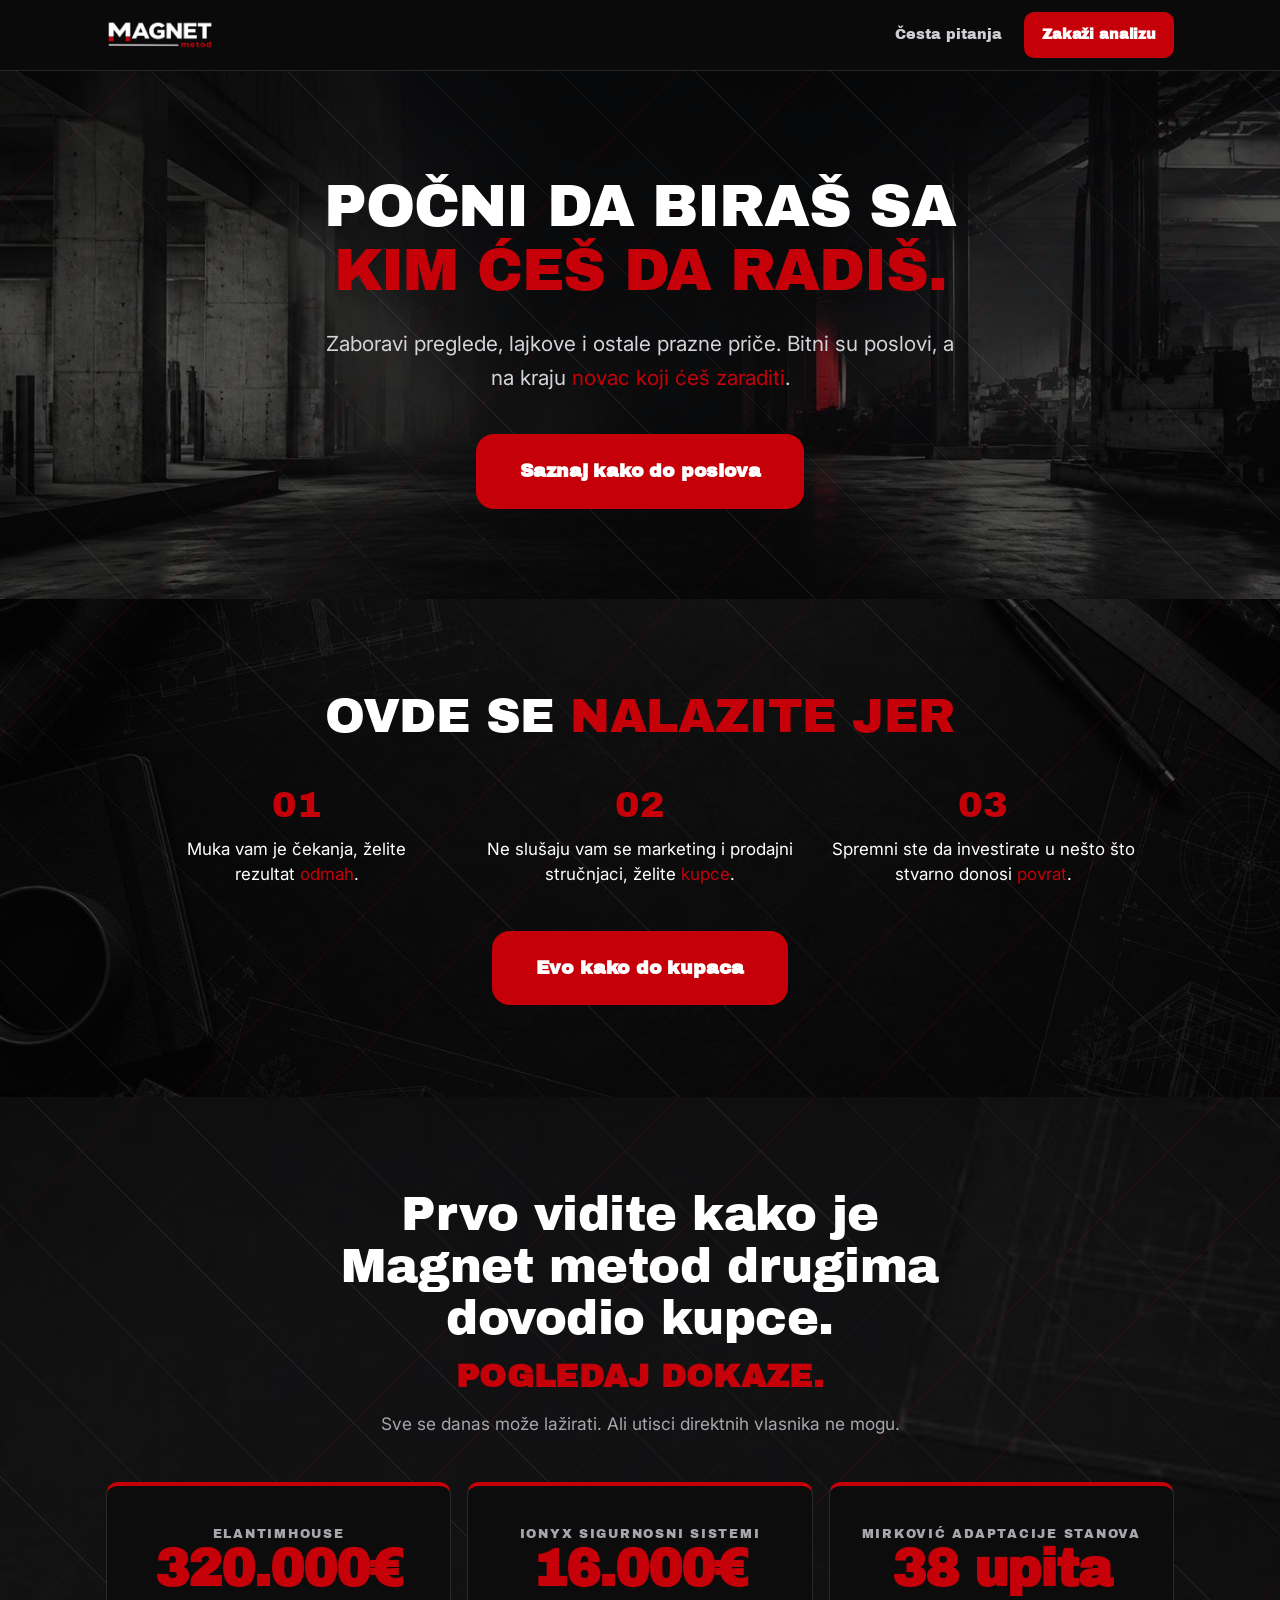
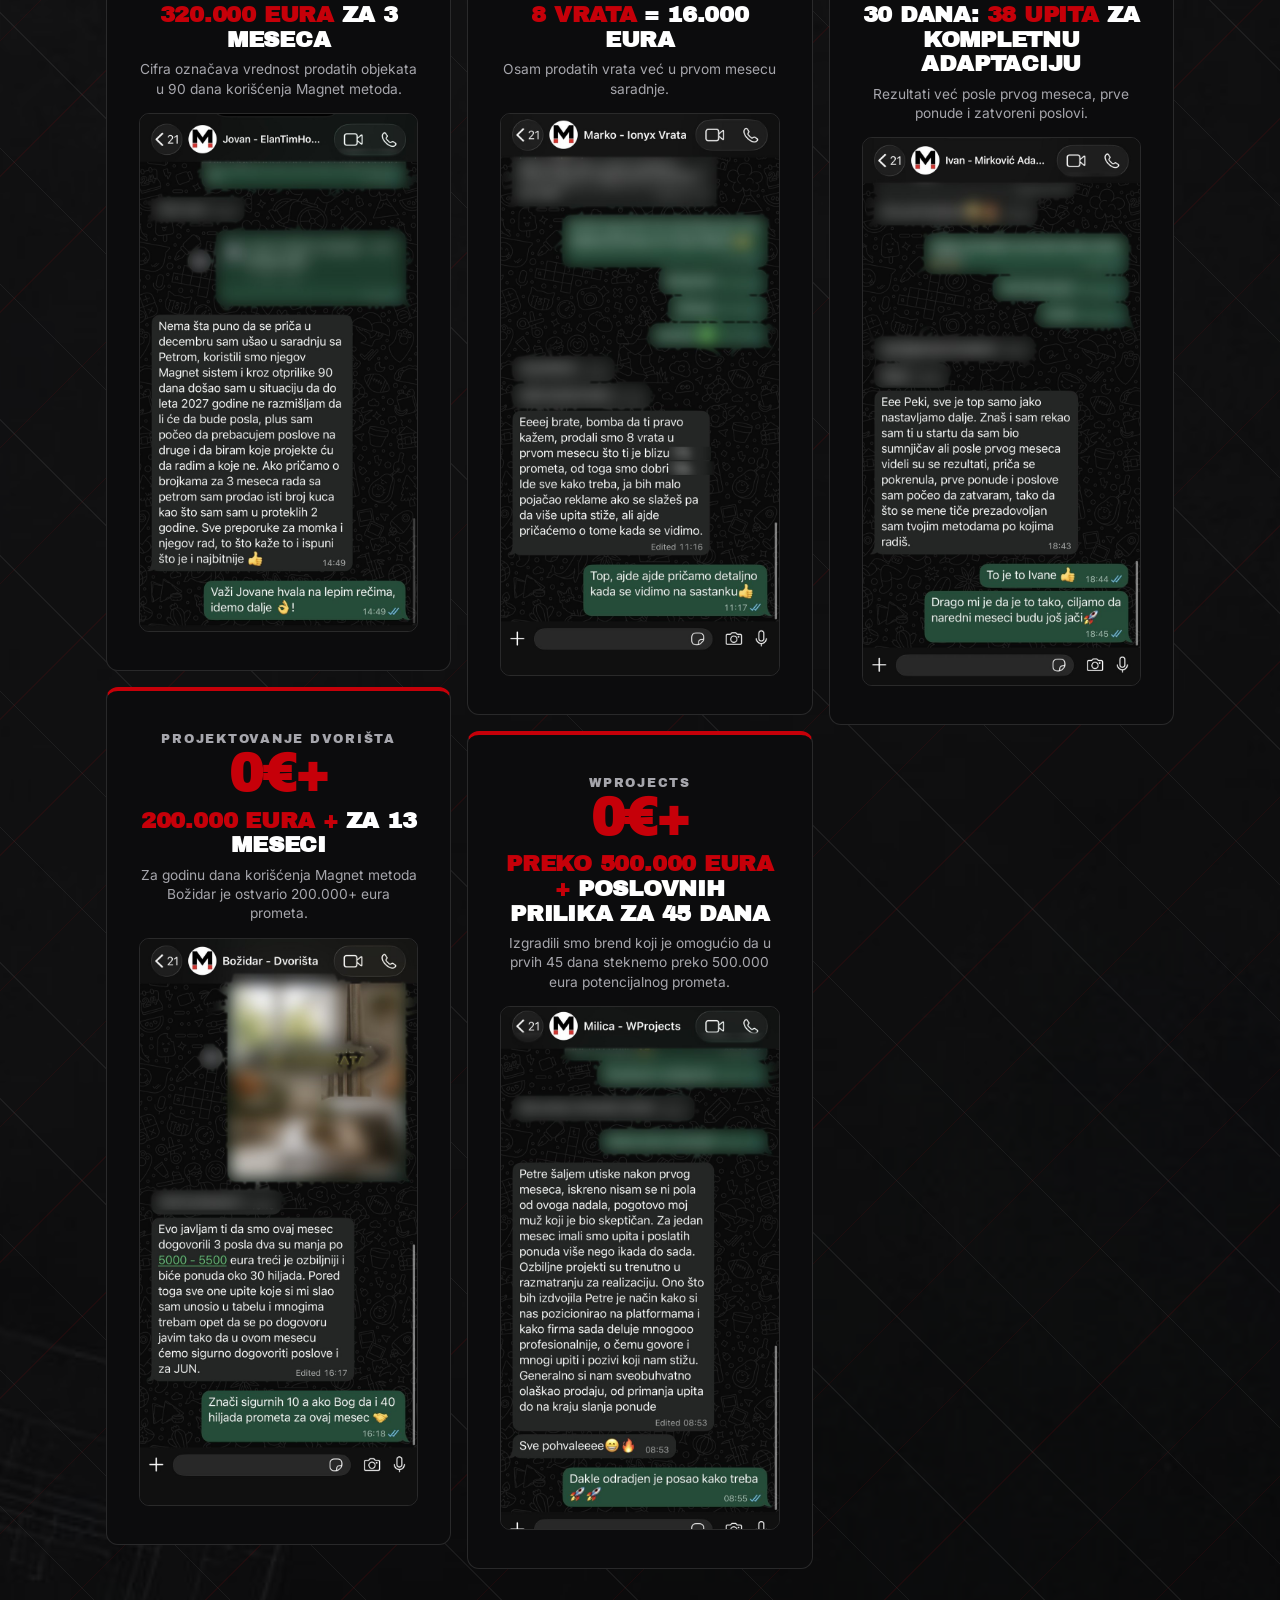
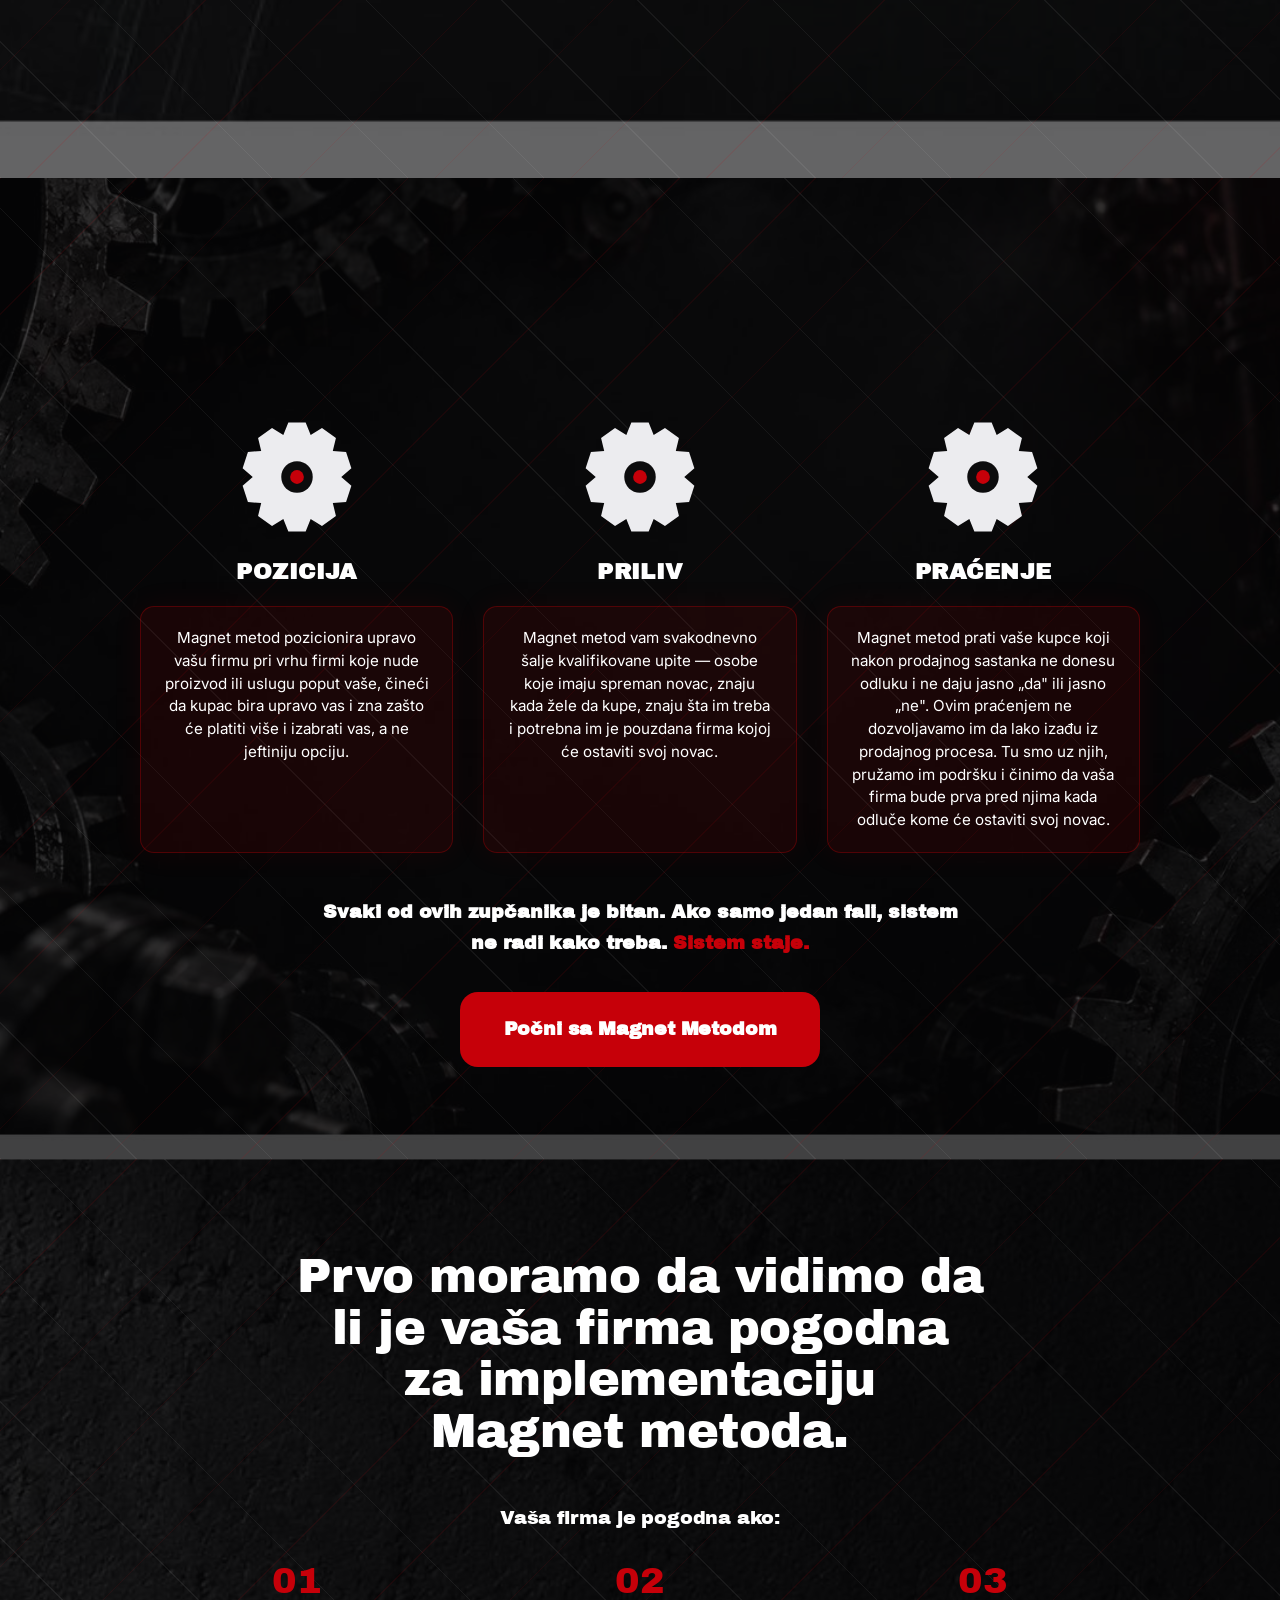
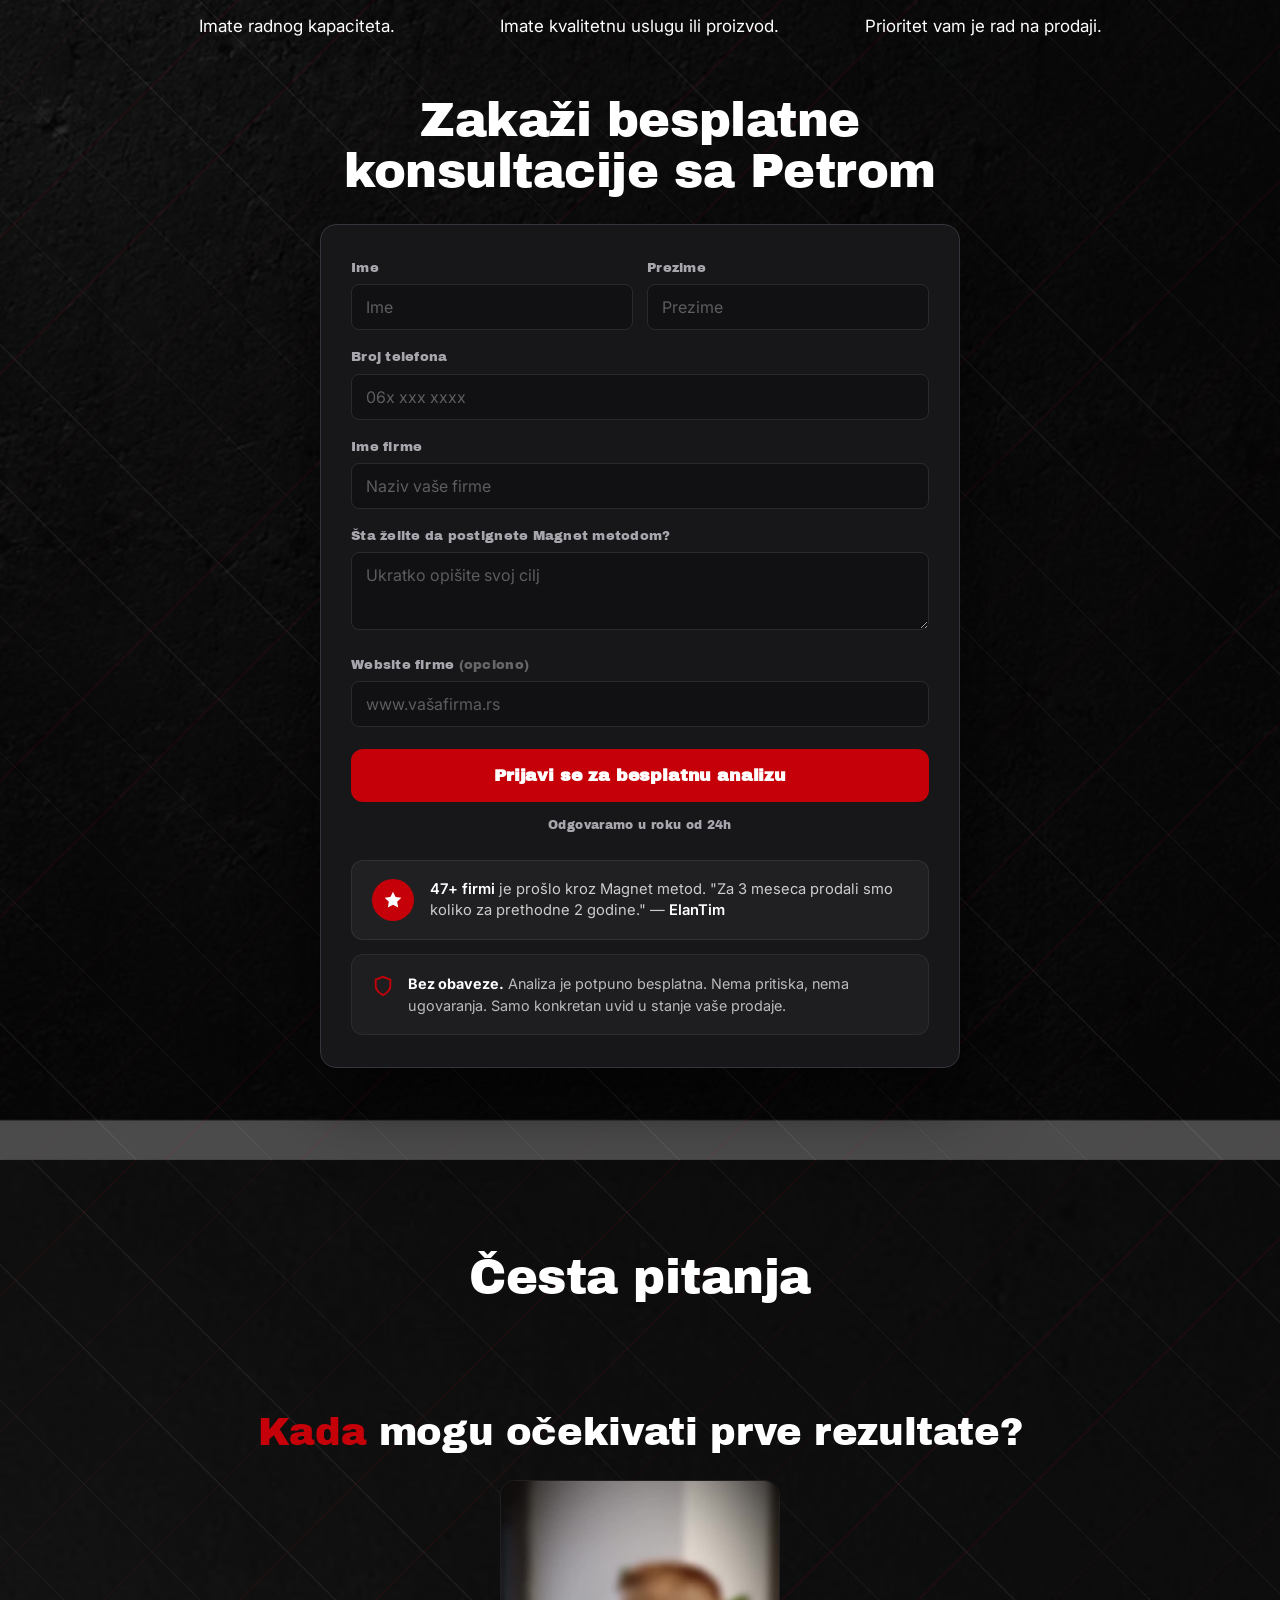
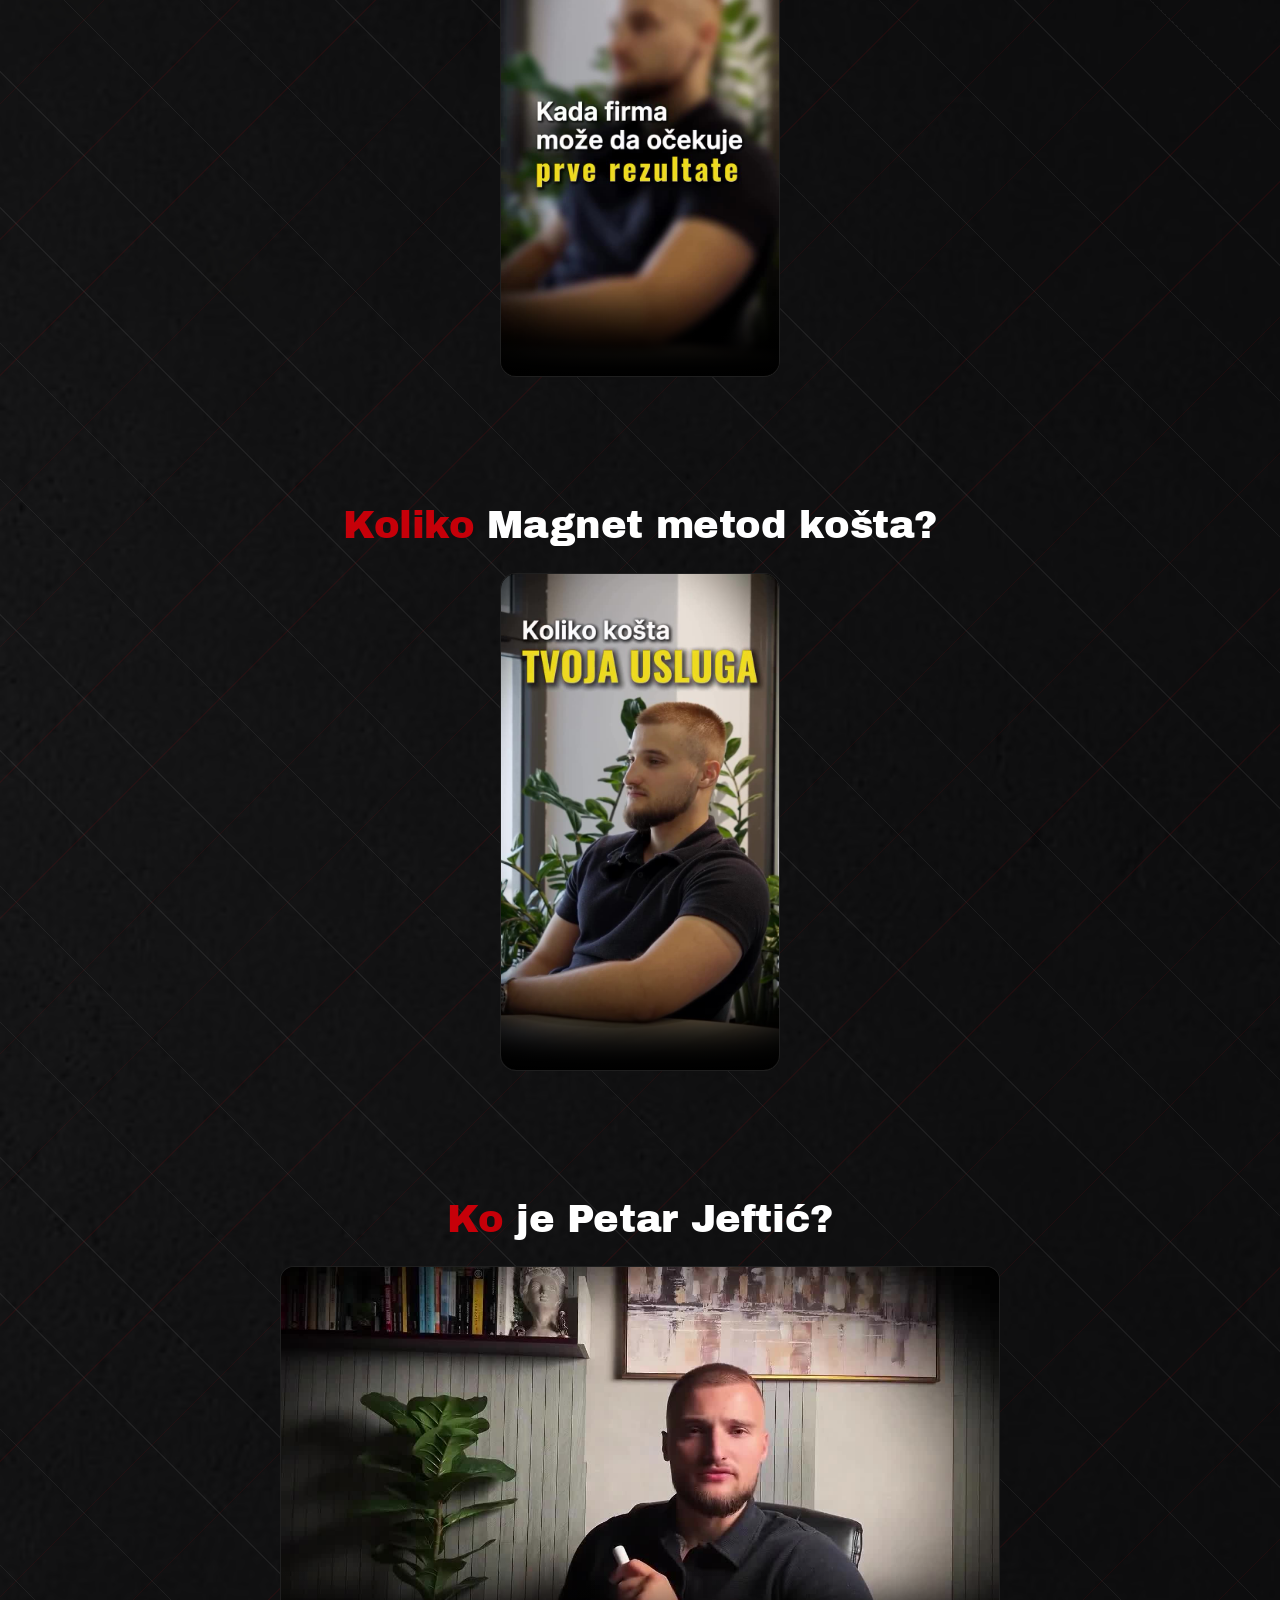
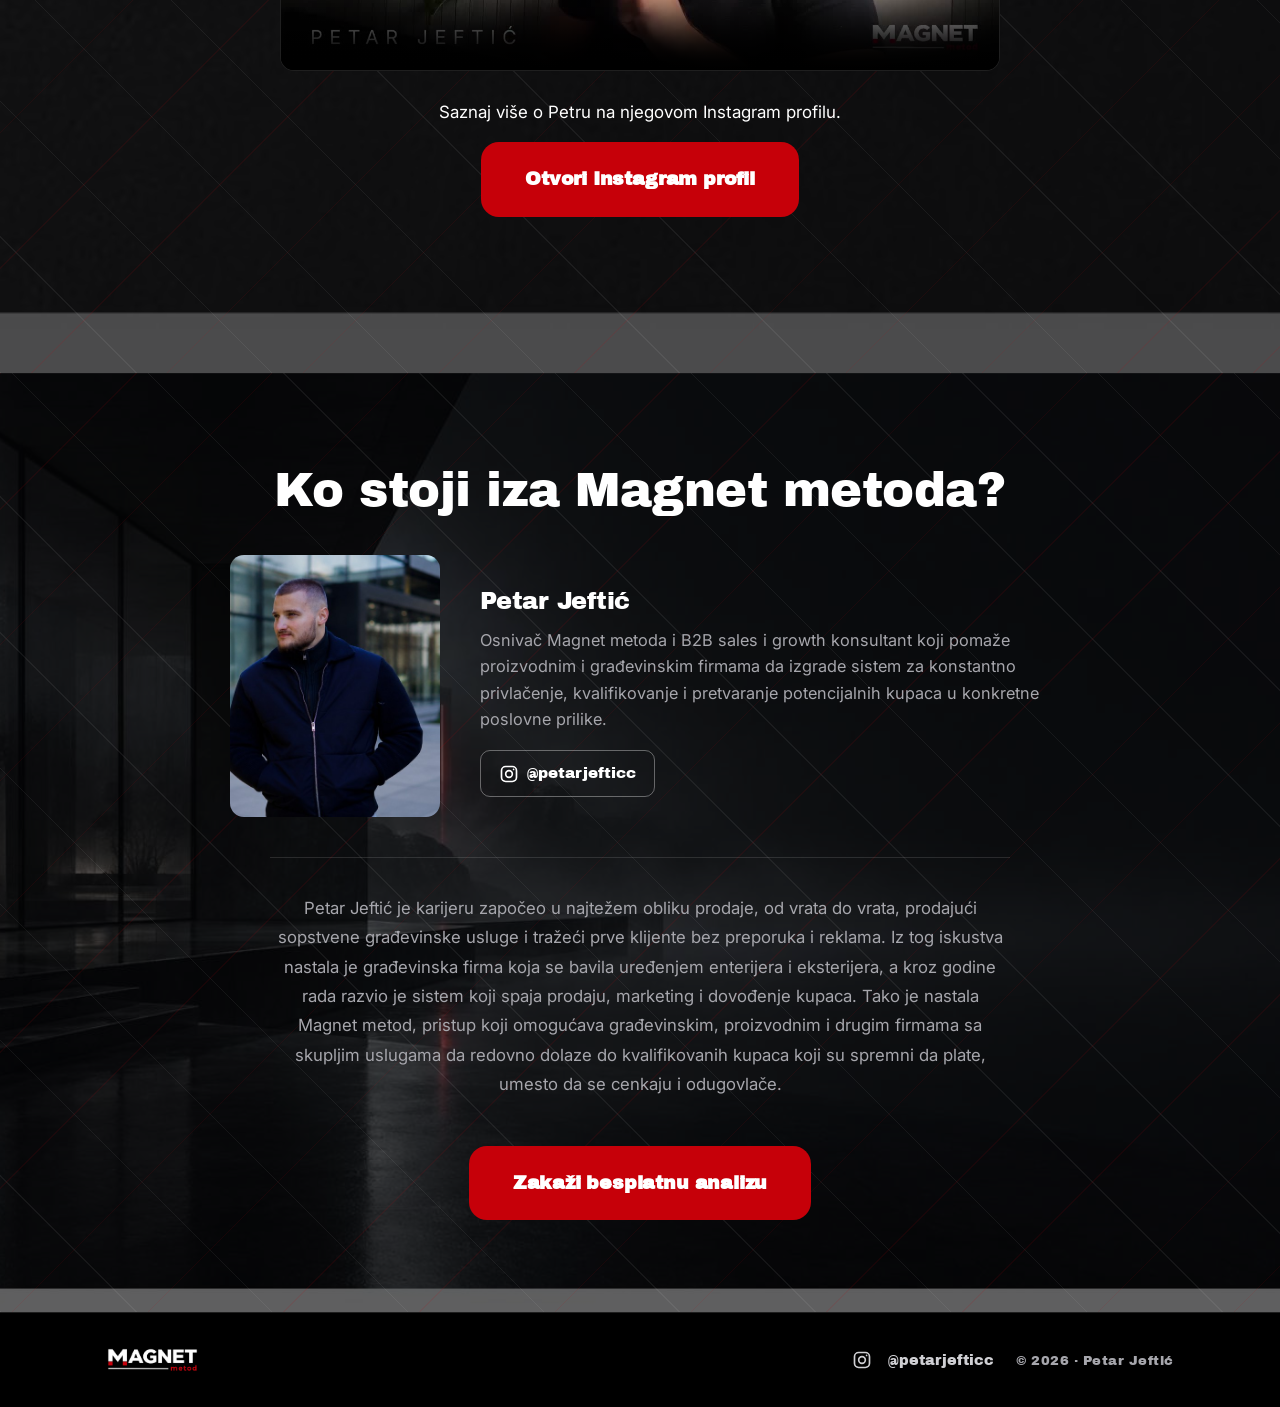
==== commit 58dddc2b: "Add files via upload" ====
--- a/index.html
+++ b/index.html
@@ -3,17 +3,356 @@
 <head>
 <meta charset="UTF-8">
 <meta name="viewport" content="width=device-width, initial-scale=1.0">
-<title>Magnet metoda | Biraj sa kim ćeš da radiš</title>
+<title>Magnet metod — biraj sa kim ćeš da radiš</title>
 <link rel="preconnect" href="https://fonts.googleapis.com">
 <link rel="preconnect" href="https://fonts.gstatic.com" crossorigin>
-<link href="https://fonts.googleapis.com/css2?family=Inter:wght@400;500;600;700&family=Space+Grotesk:wght@400;500;600;700&display=swap&subset=latin-ext" rel="stylesheet">
-<link rel="stylesheet" href="css/style.css">
+<link href="https://fonts.googleapis.com/css2?family=Archivo+Black&family=Inter:wght@400;500;600;700&display=swap&subset=latin-ext" rel="stylesheet">
+<style>
+:root{
+    --black:#0C0C0D;--black-2:#000000;--panel:#161618;--panel-2:#1C1C1F;
+    --white:#FFFFFF;--light:#F4F3F1;
+    --red:#c60009;--red-deep:#9C0007;
+    --mut-d:#A6A6AC;      /* muted text on dark */
+    --mut-l:#66666B;      /* muted text on light */
+    --line-d:rgba(255,255,255,.12);
+    --line-l:#E4E3DF;
+    --max:1120px;
+    /* zameni ovu teksturu stvarnom fotografijom: --photo:url('slika.jpg'); */
+    --tex:url("data:image/svg+xml,%3Csvg xmlns='http://www.w3.org/2000/svg' width='64' height='64'%3E%3Cpath d='M64 0H0V64' fill='none' stroke='%23ffffff' stroke-opacity='0.05' stroke-width='1'/%3E%3C/svg%3E");
+  }
+  *{box-sizing:border-box;margin:0;padding:0}
+  html{scroll-behavior:smooth}
+  body{font-family:"Inter",system-ui,sans-serif;background:var(--black);color:var(--white);line-height:1.62;-webkit-font-smoothing:antialiased;overflow-x:hidden}
+  h1,h2,h3{font-family:"Archivo Black",sans-serif;letter-spacing:-.01em;font-weight:400;line-height:1.08}
+  .wrap{max-width:var(--max);margin:0 auto;padding:0 26px;position:relative;z-index:2}
+
+  .eyebrow{font-family:"Archivo Black";font-weight:500;font-size:.8rem;letter-spacing:.18em;text-transform:uppercase;color:var(--red);display:inline-block}
+  .red{color:var(--red)}
+
+  /* buttons */
+  .btn{font-family:"Archivo Black";font-weight:600;font-size:1rem;letter-spacing:-.01em;text-decoration:none;padding:15px 28px;border-radius:12px;display:inline-flex;align-items:center;justify-content:center;cursor:pointer;border:none;transition:transform .2s,background .2s,border-color .2s,color .2s}
+  .btn-primary{background:var(--red);color:#fff}
+  .btn-primary:hover{background:var(--red-deep);transform:translateY(-2px)}
+  .btn-ghost-d{border:1.5px solid rgba(255,255,255,.35);color:#fff;background:transparent}
+  .btn-ghost-d:hover{border-color:#fff;transform:translateY(-2px)}
+  .btn-ghost-l{border:1.5px solid #000;color:#000;background:transparent}
+  .btn-ghost-l:hover{background:#000;color:#fff;transform:translateY(-2px)}
+  .btn-lg{font-size:1.18rem;padding:22px 44px;border-radius:18px}
+
+  /* sections + theming */
+  section{padding:92px 0;position:relative}
+  .dark{background:var(--black);color:var(--white)}
+  .light{background:var(--white);color:var(--black)}
+  .dark h2,.dark h3{color:#fff}
+  .light h2,.light h3{color:var(--black)}
+  /* photo/texture behind + overlay layer */
+  .tex::before{content:"";position:absolute;inset:0;background-image:var(--tex);background-size:cover;background-position:center;z-index:0}
+.hero-bg::before{background-image:url('assets/image-1-687f9bd9.jpg')}
+.rez-bg::before{background-image:url('assets/image-2-687f9bd9.jpg')}
+.cena-bg::before{background-image:url('assets/image-3-687f9bd9.jpg')}
+.faq-bg::before{background-image:url('assets/image-4-687f9bd9.jpg')}
+.ovde-bg::before{background-image:url('assets/image-5-ea281972.jpg')}
+.kako-bg::before{background-image:url('assets/image-6-0b59ca44.jpg')}
+.poziv-bg::before{background-image:url('assets/image-7-dcca03b1.jpg')}
+.forma-bg::before{background-image:url('assets/image-8-f251d8b4.jpg')}
+.founder-bg::before{background-image:url('assets/image-9-b99c675c.jpg')}
+  .tex::after{content:"";position:absolute;inset:0;background-color:rgba(6,6,7,var(--ov,.82));background-image:repeating-linear-gradient(135deg,rgba(198,0,9,.09) 0,rgba(198,0,9,.09) 1px,transparent 1px,transparent 96px),repeating-linear-gradient(45deg,rgba(255,255,255,.06) 0,rgba(255,255,255,.06) 1px,transparent 1px,transparent 96px);z-index:1}
+  .tex.lite::after{background-color:rgba(255,255,255,.90);background-image:repeating-linear-gradient(135deg,rgba(198,0,9,.06) 0,rgba(198,0,9,.06) 1px,transparent 1px,transparent 96px),repeating-linear-gradient(45deg,rgba(0,0,0,.05) 0,rgba(0,0,0,.05) 1px,transparent 1px,transparent 96px)}
+
+  .sec-head{max-width:760px;margin:0 auto 44px;text-align:center}
+  .sec-head h2{font-size:clamp(1.9rem,4.1vw,3rem);text-wrap:balance}
+  .sec-head p{font-size:1.08rem;margin-top:16px;text-wrap:pretty}
+  .dark .sec-head p{color:var(--mut-d)}
+  .light .sec-head p{color:var(--mut-l)}
+
+  /* nav */
+  nav{position:sticky;top:0;z-index:60;background:rgba(10,10,11,.9);backdrop-filter:blur(10px);border-bottom:1px solid var(--line-d)}
+  nav .wrap{display:flex;align-items:center;justify-content:space-between;height:70px}
+  .brand img{height:30px;display:block}
+  .nav-right{display:flex;align-items:center;gap:10px}
+  .nav-link{font-family:"Archivo Black";font-weight:500;font-size:.9rem;color:#CFCFD3;text-decoration:none;padding:9px 12px;border-radius:8px;transition:color .2s}
+  .nav-link:hover{color:#fff}
+  .nav-cta{font-size:.9rem;padding:11px 18px;border-radius:10px}
+
+  /* hero */
+  .hero{position:relative;overflow:hidden;isolation:isolate;background:var(--black)}
+  .hero .glow{position:absolute;right:-10%;top:12%;width:560px;height:560px;border-radius:50%;background:radial-gradient(circle,rgba(198,0,9,.28),transparent 62%);z-index:1;filter:blur(4px)}
+  .hero .field{position:absolute;inset:0;z-index:1;opacity:.5}
+  .hero .field path{fill:none;stroke:#3a3a3e;stroke-width:1;opacity:.7}
+  .hero .field .hot{stroke:var(--red);opacity:.6}
+  .hero .wrap{padding:82px 26px 90px;text-align:center;z-index:2}
+  .hero h1{font-size:clamp(2rem,5vw,3.7rem);margin:22px auto 0;letter-spacing:-.02em;max-width:940px;color:#fff;text-wrap:balance}
+  .hero p.lead{font-size:clamp(1.05rem,1.7vw,1.3rem);color:#D4D4D8;max-width:640px;margin:24px auto 0;font-weight:400;text-wrap:pretty}
+  .hero-actions{display:flex;flex-direction:column;align-items:center;gap:16px;margin:40px 0 0}
+  .hero-actions .btn-ghost-d{padding:13px 28px;border-radius:12px;font-size:.98rem}
+
+  /* VSL */
+  .video{position:relative;max-width:920px;margin:0 auto;aspect-ratio:16/9;border-radius:14px;overflow:hidden;background:#000;border:1px solid var(--line-d);display:flex;align-items:center;justify-content:center}
+  .video .fieldbg{position:absolute;inset:0;opacity:.4}
+  .video .fieldbg path{fill:none;stroke:#4a4a4e;stroke-width:1}
+  .video .play{width:90px;height:90px;border-radius:50%;background:var(--red);display:flex;align-items:center;justify-content:center;box-shadow:0 10px 44px rgba(198,0,9,.5);transition:transform .2s}
+  .video:hover .play{transform:scale(1.06)}
+  .video .play svg{width:34px;height:34px;margin-left:5px}
+.video video{width:100%;height:100%;display:block;object-fit:cover;background:#000}
+  .vsl-after{text-align:center;max-width:640px;margin:34px auto 0}
+  .vsl-after .btn{margin-bottom:16px}
+  .vsl-note{font-size:1.12rem;font-weight:500;color:var(--mut-l)}
+  .vsl-note .red{color:var(--red);font-weight:600}
+
+  /* results / testimonials wall */
+  .tgrid{column-count:3;column-gap:16px}
+  .tcard{break-inside:avoid;margin-bottom:16px;background:var(--panel);border:1px solid var(--line-d);border-radius:14px;padding:18px 18px 16px}
+  .tcard .tco{font-family:"Archivo Black";font-weight:500;font-size:.78rem;letter-spacing:.14em;text-transform:uppercase;color:var(--mut-d)}
+  .tcard .thl{font-family:"Archivo Black";font-weight:700;font-size:1.42rem;line-height:1.08;letter-spacing:-.01em;color:#fff;margin-top:8px;text-transform:uppercase}
+  .tcard .thl .red{color:var(--red)}
+  .tcard .tsub{color:var(--mut-d);font-size:.86rem;margin-top:8px;line-height:1.4}
+  .tcard img{width:100%;display:block;border-radius:10px;border:1px solid var(--line-d);margin-top:14px}
+  .res-cta{text-align:center;margin-top:42px}
+  @media(max-width:1000px){.tgrid{column-count:2}}
+  @media(max-width:640px){.tgrid{column-count:1;max-width:440px;margin:0 auto}}
+
+  /* timing (light) with dark cards */
+  .timing-lead{text-align:center;max-width:680px;margin:0 auto 42px}
+  .timing-lead .big-msg{font-family:"Archivo Black";font-weight:700;font-size:1.6rem;color:var(--black);letter-spacing:-.01em}
+  .timing-lead p{color:var(--mut-l);font-size:1.06rem;margin-top:12px}
+  .timing{display:grid;grid-template-columns:1fr 1fr;gap:18px;max-width:840px;margin:0 auto}
+  .tcard{background:var(--black);border-top:4px solid var(--red);border-radius:12px;padding:38px 32px;text-align:center}
+  .tcard .num{font-family:"Archivo Black";font-weight:700;font-size:3.6rem;color:var(--red);line-height:1;letter-spacing:-.03em}
+  .tcard .t{color:#fff;font-weight:600;font-size:1.2rem;margin-top:14px;font-family:"Archivo Black"}
+
+  /* pricing (dark) */
+  .price-layout{display:grid;grid-template-columns:1fr 1fr;gap:48px;align-items:center;max-width:960px;margin:0 auto}
+  .price-factors{list-style:none}
+  .price-factors li{display:flex;gap:14px;padding:16px 0;border-bottom:1px solid var(--line-d);font-size:1.05rem;color:#EDEDEF}
+  .price-factors li:first-child{border-top:1px solid var(--line-d)}
+  .price-factors .n{font-family:"Archivo Black";font-weight:600;color:var(--red);font-size:1rem;flex:none}
+  .price-box{background:var(--panel);border:1px solid var(--line-d);border-radius:14px;padding:38px 34px}
+  .price-box h3{font-size:1.5rem;line-height:1.2;color:#fff}
+  .price-box p{color:var(--mut-d);margin-top:14px;font-size:1rem}
+  .price-box .step{font-family:"Archivo Black";letter-spacing:.06em;text-transform:uppercase;color:var(--red);font-size:.82rem;margin-top:24px;font-weight:600}
+  .price-box .btn{margin-top:10px;width:100%}
+
+  /* form (light section, dark card) */
+  .form-layout{display:grid;grid-template-columns:.9fr 1.1fr;gap:52px;align-items:start;margin-top:20px}
+  .form-copy h3{font-size:clamp(1.5rem,3vw,2.1rem);line-height:1.12;color:var(--black)}
+  .form-copy p{color:var(--mut-d);font-size:1.06rem;margin-top:16px}
+  .form-copy .bullets{list-style:none;margin-top:22px}
+  .form-copy .bullets li{display:flex;gap:12px;color:#fff;padding:9px 0;font-size:1rem;font-weight:500}
+  .form-copy .bullets svg{width:18px;height:18px;flex:none;margin-top:4px;stroke:var(--red)}
+  .form-card{background:#17171A;border:1px solid #34343C;border-radius:16px;padding:32px 30px;box-shadow:0 30px 70px rgba(0,0,0,.55)}
+  .form-card label{display:block;font-family:"Archivo Black";font-weight:500;letter-spacing:.02em;font-size:.82rem;color:var(--mut-d);margin:16px 0 6px}
+  .form-card label:first-child{margin-top:0}
+  .form-card input,.form-card textarea{width:100%;font-family:"Inter";font-size:1rem;color:#fff;background:#111113;border:1px solid #2A2A2E;border-radius:8px;padding:12px 14px;transition:border-color .2s}
+  .form-card input::placeholder,.form-card textarea::placeholder{color:#5C5C61}
+  .form-card input:focus,.form-card textarea:focus{outline:none;border-color:var(--red)}
+  .form-card textarea{resize:vertical;min-height:78px}
+  .form-card .btn{margin-top:22px;width:100%;font-size:1.08rem;padding:17px}
+  .form-note{font-family:"Archivo Black";letter-spacing:.03em;font-size:.76rem;color:var(--mut-d);text-align:center;margin-top:14px}
+  .form-ok{display:none;background:#12331C;border:1px solid #2C7A45;color:#8FE0A8;border-radius:8px;padding:16px;margin-top:16px;font-size:.96rem;text-align:center}
+
+  /* faq (dark) */
+  .faq{max-width:820px;margin:0 auto}
+  .faq details{border-bottom:1px solid var(--line-d);padding:6px 0}
+  .faq summary{list-style:none;cursor:pointer;padding:18px 40px 18px 0;font-weight:600;font-size:1.08rem;position:relative;font-family:"Archivo Black";color:#fff}
+  .faq summary::-webkit-details-marker{display:none}
+  .faq summary::after{content:"+";position:absolute;right:6px;top:14px;font-family:"Archivo Black";font-size:1.6rem;color:var(--red);font-weight:400}
+  .faq details[open] summary::after{content:"\2212"}
+  .faq details p{color:var(--mut-d);font-size:1rem;padding:0 40px 20px 0}
+
+  /* founder (light) */
+  .founder{max-width:820px;margin:0 auto;display:grid;grid-template-columns:210px 1fr;gap:40px;align-items:center}
+  .founder .photo{width:210px;height:262px;border-radius:14px;object-fit:cover;object-position:center top;border:1px solid var(--line-dark);display:block}
+  .founder h3{font-size:1.5rem;margin-top:14px;color:#fff}
+  .founder p{color:var(--mut-d);margin-top:12px;font-size:1.02rem}
+  .founder-cta{text-align:center;margin-top:46px}
+  .founder-story{max-width:740px;margin:40px auto 0;padding-top:36px;border-top:1px solid var(--line-d);text-align:center;color:var(--mut-d);font-size:1.05rem;line-height:1.75;text-wrap:pretty}
+
+  footer{background:var(--black-2);color:var(--mut-d);padding:34px 0;border-top:1px solid var(--line-d)}
+  footer .wrap{display:flex;justify-content:space-between;align-items:center;flex-wrap:wrap;gap:16px}
+  footer img{height:26px;display:block}
+  footer .fnote{font-family:"Archivo Black";font-size:.82rem;letter-spacing:.04em}
+
+  .reveal{opacity:0;transform:translateY(20px);transition:opacity .7s ease,transform .7s ease}
+  .reveal.in{opacity:1;transform:none}
+  .draw{stroke-dasharray:1400;stroke-dashoffset:1400;animation:draw 2.2s ease forwards}
+  .draw.d2{animation-delay:.2s}.draw.d3{animation-delay:.4s}
+  @keyframes draw{to{stroke-dashoffset:0}}
+
+  @media(max-width:900px){
+    .res-grid{grid-template-columns:1fr 1fr}
+    .price-layout,.form-layout{grid-template-columns:1fr;gap:32px}
+    .founder{grid-template-columns:1fr;text-align:center;justify-items:center}
+  }
+  @media(max-width:560px){
+    section{padding:66px 0}
+    .hero .wrap{padding:60px 22px 68px}
+    .res-grid{grid-template-columns:1fr}
+    .timing{grid-template-columns:1fr}
+    .nav-link{display:none}
+    .btn-lg{font-size:1.05rem;padding:19px 32px}
+    .brand img{height:26px}
+  }
+  @media(prefers-reduced-motion:reduce){
+    .reveal{opacity:1;transform:none;transition:none}
+    html{scroll-behavior:auto}
+    .draw{stroke-dasharray:none;stroke-dashoffset:0;animation:none}
+  }
+
+
+/* ===== reorg additions ===== */
+/* results subtitle bigger */
+.res-sub{font-size:1.22rem !important;color:#D7DBDE !important;max-width:680px}
+.res-sub .red{color:var(--red)}
+
+/* OVDE SE NALAZITE JER — reasons */
+.reasons{display:grid;grid-template-columns:1fr 1fr;gap:16px;max-width:960px;margin:0 auto}
+.reason{background:#fff;border:1px solid var(--line-l);border-left:4px solid var(--red);border-radius:12px;padding:24px 26px;display:flex;gap:18px;align-items:flex-start}
+.reason .rn{font-family:"Archivo Black";font-weight:700;font-size:1.7rem;color:var(--red);line-height:1;flex:none}
+.reason p{font-family:"Archivo Black";font-weight:600;font-size:1.04rem;line-height:1.3;color:var(--black);text-transform:uppercase;letter-spacing:.005em}
+.reasons + .res-cta{margin-top:40px}
+
+/* KAKO RADI — gears */
+.gears{display:grid;grid-template-columns:repeat(3,1fr);gap:30px;max-width:1000px;margin:44px auto 0}
+.gear-col{text-align:center}
+.gear{width:118px;height:118px;display:block;margin:0 auto;animation:spin 26s linear infinite;transform-origin:60px 60px}
+.gear.rev{animation-direction:reverse}
+.gbody{fill:#ECECEF}
+.gring{fill:#0C0C0D}
+.ghub{fill:var(--red)}
+.glabel{font-family:"Archivo Black";font-weight:700;font-size:1.4rem;letter-spacing:.02em;text-transform:uppercase;margin-top:18px;color:#fff}
+.gdesc{color:var(--mut-d);font-size:.98rem;margin-top:10px;max-width:300px;margin-left:auto;margin-right:auto}
+@keyframes spin{to{transform:rotate(360deg)}}
+.gears-note{text-align:center;max-width:640px;margin:44px auto 0;font-family:"Archivo Black";font-weight:600;font-size:1.18rem;color:#fff;text-wrap:pretty}
+.gears-note .red{color:var(--red)}
+.gears + .gears-note + .res-cta{margin-top:34px}
+
+/* PRE NEGO ŠTO ZAKAŽEMO POZIV */
+.poziv{max-width:720px;margin:0 auto;text-align:center}
+.poziv .pz-lead{font-family:"Archivo Black";font-weight:700;font-size:clamp(1.4rem,3vw,1.9rem);line-height:1.18;color:#fff}
+.poziv p{color:var(--mut-d);font-size:1.08rem;margin-top:16px}
+.poziv .res-cta{margin-top:36px}
+
+/* wide CTA */
+.btn-wide{max-width:700px;white-space:normal;line-height:1.25;text-align:center}
+
+@media(max-width:760px){
+  .reasons{grid-template-columns:1fr}
+  .gears{grid-template-columns:1fr;gap:34px;max-width:420px}
+}
+@media(prefers-reduced-motion:reduce){ .gear{animation:none} }
+
+/* section 3 header extras */
+.dokazi-big{font-family:"Archivo Black";font-weight:700;font-size:clamp(1.4rem,3vw,2rem);text-transform:uppercase;color:var(--red);margin-top:14px;letter-spacing:.01em;line-height:1.1}
+.res-sub-small{font-size:1rem;color:#AEB8BE;margin-top:12px;max-width:620px;margin-left:auto;margin-right:auto;text-wrap:pretty}
+
+/* ===== round-2 additions ===== */
+/* 3 centered items (OVDE + kvalifikacija) */
+.reasons3{display:grid;grid-template-columns:repeat(3,1fr);gap:30px;max-width:1000px;margin:0 auto;text-align:center}
+.r3 .rn{font-family:"Archivo Black";font-size:2.3rem;color:var(--red);line-height:1;margin-bottom:14px}
+.r3 p{color:#fff;font-size:1.06rem;line-height:1.45;text-wrap:pretty}
+.reasons3 + .res-cta{margin-top:44px}
+.qual-lead{text-align:center;color:#fff;font-family:"Archivo Black";font-size:1.2rem;margin:0 auto 30px;letter-spacing:-.01em}
+
+/* gear red translucent cards */
+.gear-col{text-align:center;display:flex;flex-direction:column;align-items:center}
+.gcard{background:rgba(198,0,9,.10);border:1px solid rgba(198,0,9,.32);border-radius:14px;padding:20px 22px;margin-top:16px;box-shadow:0 0 30px rgba(198,0,9,.08);width:100%;flex:1}
+.gcard p{color:#fff;font-size:.95rem;line-height:1.5}
+
+/* form Ime/Prezime row */
+.frow{display:grid;grid-template-columns:1fr 1fr;gap:14px}
+
+@media(max-width:760px){ .reasons3{grid-template-columns:1fr;gap:26px} }
+@media(max-width:560px){ .frow{grid-template-columns:1fr} }
+
+/* ===== Thank You page ===== */
+.ty-hero{padding:96px 0 8px;text-align:center}
+.ty-hero h1{font-size:clamp(3.2rem,9vw,5.2rem);color:#fff;line-height:1}
+.ty-sub{color:var(--mut-d);font-size:1.2rem;margin-top:16px}
+.ty-photo{width:150px;height:150px;border-radius:16px;object-fit:cover;object-position:center top;margin:34px auto 0;display:block;border:1px solid var(--line-dark)}
+.ty-buttons{display:grid;grid-template-columns:repeat(3,1fr);gap:16px;max-width:920px;margin:46px auto 0}
+.tybtn{display:flex;align-items:center;justify-content:center;text-align:center;min-height:88px;padding:20px 22px;border-radius:14px;background:rgba(198,0,9,.10);border:1px solid rgba(198,0,9,.35);color:#fff;text-decoration:none;font-family:"Archivo Black";font-size:1rem;line-height:1.22;transition:transform .2s,background .2s;box-shadow:0 0 30px rgba(198,0,9,.06)}
+.tybtn:hover{background:rgba(198,0,9,.20);transform:translateY(-3px)}
+.vfaq{max-width:820px;margin:0 auto;padding:64px 0;border-top:1px solid var(--line-dark)}
+.vfaq:first-of-type{margin-top:60px}
+.vfaq h2{text-align:center;font-size:clamp(1.6rem,4vw,2.4rem);color:#fff}
+.vplace{max-width:300px;margin:28px auto 0;aspect-ratio:9/16;border-radius:16px;background:#111214;border:1px solid var(--line-dark);display:flex;flex-direction:column;align-items:center;justify-content:center;gap:16px}
+.vplace .pl{width:72px;height:72px;border-radius:50%;background:var(--red);display:flex;align-items:center;justify-content:center;box-shadow:0 10px 40px rgba(198,0,9,.4)}
+.vplace .pl svg{width:26px;height:26px;margin-left:4px}
+.vplace span{font-family:"Archivo Black";font-size:.7rem;letter-spacing:.08em;color:var(--mut-d);text-transform:uppercase}
+.vfaq .video{margin-top:26px}
+.video-reel{aspect-ratio:9/16!important;max-width:280px!important;border-radius:16px}
+.insta{text-align:center;margin-top:28px}
+.insta p{color:#fff;font-size:1.06rem;margin-bottom:16px}
+@media(max-width:760px){ .ty-buttons{grid-template-columns:1fr} }
+
+
+/* sticky mobile CTA */
+.sticky-cta{display:none;position:fixed;bottom:0;left:0;right:0;z-index:100;background:rgba(12,12,13,.96);backdrop-filter:blur(10px);padding:12px 16px calc(12px + env(safe-area-inset-bottom,0px));border-top:1px solid rgba(255,255,255,.1);transform:translateY(100%);transition:transform .3s ease}
+.sticky-cta.show{transform:translateY(0)}
+.sticky-cta .btn{width:100%;font-size:1rem;padding:16px;border-radius:12px}
+@media(max-width:760px){.sticky-cta{display:block}footer{padding-bottom:calc(34px + 96px + env(safe-area-inset-bottom,0px))}}
+
+/* scroll progress bar */
+.scroll-progress{position:fixed;top:0;left:0;height:3px;background:var(--red,#c60009);z-index:200;width:0;transition:width .1s linear}
+
+/* animated counter */
+.counter-num{font-family:"Archivo Black","Space Grotesk",sans-serif;font-weight:900;font-size:clamp(2rem,5vw,3.2rem);color:var(--red,#c60009);line-height:1;letter-spacing:-.02em;margin-bottom:4px}
+
+/* social proof strip */
+.proof-strip{display:flex;align-items:center;gap:16px;padding:18px 20px;background:rgba(255,255,255,.04);border:1px solid rgba(255,255,255,.08);border-radius:12px;margin-top:24px}
+.proof-strip .proof-icon{flex:none;width:42px;height:42px;border-radius:50%;background:var(--red,#c60009);display:flex;align-items:center;justify-content:center}
+.proof-strip .proof-icon svg{width:20px;height:20px;fill:#fff}
+.proof-strip .proof-text{font-size:.92rem;color:#ccc;line-height:1.4}
+.proof-strip .proof-text strong{color:#fff;font-weight:600}
+/* guarantee */
+.guarantee{display:flex;align-items:flex-start;gap:14px;padding:18px 20px;background:rgba(255,255,255,.03);border:1px solid rgba(255,255,255,.06);border-radius:12px;margin-top:14px}
+.guarantee svg{flex:none;width:22px;height:22px;stroke:var(--red,#c60009);fill:none;margin-top:2px}
+.guarantee p{font-size:.9rem;color:#bbb;line-height:1.5}
+.guarantee p strong{color:#fff}
+
+/* exit-intent popup */
+.exit-overlay{display:none;position:fixed;inset:0;z-index:500;background:rgba(0,0,0,.7);backdrop-filter:blur(6px);align-items:center;justify-content:center}
+.exit-overlay.show{display:flex}
+.exit-popup{background:#161618;border:1px solid rgba(255,255,255,.1);border-radius:20px;padding:40px 32px;max-width:420px;width:90%;text-align:center;position:relative;animation:popIn .3s ease}
+@keyframes popIn{from{opacity:0;transform:scale(.9)}to{opacity:1;transform:scale(1)}}
+.exit-popup .close-x{position:absolute;top:14px;right:14px;background:none;border:none;color:#888;font-size:1.5rem;cursor:pointer;width:32px;height:32px;display:flex;align-items:center;justify-content:center;border-radius:8px;transition:color .2s}
+.exit-popup .close-x:hover{color:#fff}
+.exit-popup h3{font-family:"Archivo Black","Space Grotesk",sans-serif;font-size:1.5rem;color:#fff;line-height:1.15;margin-bottom:10px}
+.exit-popup p{color:#aaa;font-size:.95rem;margin-bottom:22px}
+.exit-popup input{width:100%;font-family:"Inter",sans-serif;font-size:1rem;color:#fff;background:#111113;border:1px solid #2A2A2E;border-radius:8px;padding:13px 14px;margin-bottom:10px;transition:border-color .2s}
+.exit-popup input::placeholder{color:#5C5C61}
+.exit-popup input:focus{outline:none;border-color:var(--red,#c60009)}
+.exit-popup .btn{width:100%;font-size:1.05rem;padding:16px}
+.exit-popup .exit-note{font-size:.76rem;color:#666;margin-top:10px}
+
+/* thank-you overlay */
+.thankyou-overlay{display:none;position:fixed;inset:0;z-index:600;background:rgba(12,12,13,.97);overflow-y:auto;-webkit-overflow-scrolling:touch}
+.thankyou-overlay.show{display:block}
+.thankyou-inner{max-width:640px;margin:0 auto;padding:60px 24px 80px;text-align:center}
+.thankyou-inner .check-circle{width:80px;height:80px;border-radius:50%;background:var(--red,#c60009);margin:0 auto 24px;display:flex;align-items:center;justify-content:center}
+.thankyou-inner .check-circle svg{width:40px;height:40px;stroke:#fff;fill:none;stroke-width:3}
+.thankyou-inner h2{font-family:"Archivo Black","Space Grotesk",sans-serif;font-size:clamp(1.6rem,4vw,2.2rem);color:#fff;line-height:1.15;margin-bottom:16px}
+.thankyou-inner .next-step{background:rgba(255,255,255,.05);border:1px solid rgba(255,255,255,.1);border-radius:14px;padding:24px;margin:24px 0;text-align:left}
+.thankyou-inner .next-step h3{font-family:"Archivo Black","Space Grotesk",sans-serif;font-size:1.1rem;color:var(--red,#c60009);margin-bottom:10px}
+.thankyou-inner .next-step p{color:#ccc;font-size:.95rem;line-height:1.5}
+.thankyou-inner .ig-link{display:inline-flex;align-items:center;gap:10px;color:#fff;text-decoration:none;font-weight:600;font-size:1rem;padding:12px 24px;border:1.5px solid rgba(255,255,255,.25);border-radius:12px;margin:16px 0 32px;transition:border-color .2s,transform .2s}
+.thankyou-inner .ig-link:hover{border-color:#fff;transform:translateY(-2px)}
+.thankyou-inner .ig-link svg{width:20px;height:20px;fill:#fff}
+.thankyou-inner .video-section-title{font-family:"Archivo Black","Space Grotesk",sans-serif;font-size:1.2rem;color:#fff;margin:40px 0 8px}
+.thankyou-inner .video-section-sub{color:#888;font-size:.92rem;margin-bottom:24px}
+.thankyou-videos{display:flex;flex-direction:column;gap:32px;text-align:center}
+.thankyou-videos h4{font-family:"Archivo Black","Space Grotesk",sans-serif;color:#fff;font-size:1.05rem;margin-bottom:12px}
+.thankyou-videos .video-reel-wrap{aspect-ratio:9/16;max-width:260px;margin:0 auto;border-radius:14px;overflow:hidden;background:#111;border:1px solid rgba(255,255,255,.1)}
+.thankyou-videos .video-landscape-wrap{aspect-ratio:16/9;max-width:540px;margin:0 auto;border-radius:14px;overflow:hidden;background:#111;border:1px solid rgba(255,255,255,.1)}
+.thankyou-videos video{width:100%;height:100%;object-fit:cover;display:block}
+</style>
 </head>
 <body>
+<div class="scroll-progress" id="scroll-progress"></div>
 
 <nav>
   <div class="wrap">
-    <a href="#top" class="brand"><img src="assets/logo-white.png" alt="Magnet metod"></a>
+    <a href="#top" class="brand"><img src="assets/image-1-79d73c8a.png" alt="Magnet metod"></a>
     <div class="nav-right">
       <a href="#faq" class="nav-link">Česta pitanja</a>
       <a href="#analiza" class="btn btn-primary nav-cta">Zakaži analizu</a>
@@ -24,191 +363,376 @@
 <!-- HERO -->
 <header class="hero tex hero-bg" id="top" style="--ov:.5">
   <div class="wrap">
-    <h1>POČNI DA BIRAŠ <span class="red">SA KIM ĆEŠ DA RADIŠ</span></h1>
-    <p class="lead">Zaboravi preglede, lajkove i ostale prazne priče. Bitni su poslovi i na kraju <span class="red">novac koji ćeš zaraditi</span>.</p>
+    <h1>POČNI DA BIRAŠ <span style="color:#fff">SA</span> <span class="red">KIM ĆEŠ DA RADIŠ.</span></h1>
+    <p class="lead">Zaboravi preglede, lajkove i ostale prazne priče. Bitni su poslovi, a na kraju <span class="red">novac koji ćeš zaraditi</span>.</p>
     <div class="hero-actions">
-      <a href="#video" class="btn btn-primary btn-lg">Saznaj kako do poslova</a>
-      <a href="#faq" class="btn btn-ghost-d">Česta pitanja</a>
+      <a href="#spreman" class="btn btn-primary btn-lg">Saznaj kako do poslova</a>
     </div>
   </div>
 </header>
 
-<!-- VSL (light) -->
-<section class="light" id="video">
-  <div class="wrap">
-    <div class="sec-head reveal"><h2>U 90s saznaj kako.</h2></div>
-    <div class="video reveal">
-      <video controls playsinline preload="metadata" poster="assets/vsl-poster.jpg">
-        <source src="assets/vsl.mp4" type="video/mp4">
-        Vaš pregledač ne podržava video.
-      </video>
-    </div>
-    <div class="vsl-after reveal">
-      <a href="#analiza" class="btn btn-primary btn-lg">Zakaži analizu</a>
-      <p class="vsl-note">Analiza je <span class="red">besplatna</span>. Saznaćeš svoje nedostatke i rešenje za njih.</p>
-    </div>
+<!-- 2. OVDE SE NALAZITE JER -->
+<section class="dark tex ovde-bg" id="spreman" style="--ov:.62">
+  <div class="wrap">
+    <div class="sec-head reveal"><h2>OVDE SE <span class="red">NALAZITE JER</span></h2></div>
+    <div class="reasons3 reveal">
+      <div class="r3"><div class="rn">01</div><p>Muka vam je čekanja, želite rezultat <span class="red">odmah</span>.</p></div>
+      <div class="r3"><div class="rn">02</div><p>Ne slušaju vam se marketing i prodajni stručnjaci, želite <span class="red">kupce</span>.</p></div>
+      <div class="r3"><div class="rn">03</div><p>Spremni ste da investirate u nešto što stvarno donosi <span class="red">povrat</span>.</p></div>
+    </div>
+    <div class="res-cta reveal"><a href="#rezultati" class="btn btn-primary btn-lg">Evo kako do kupaca</a></div>
   </div>
 </section>
 
-<!-- RESULTS (dark, texture) -->
+<!-- 3. DOKAZI / REZULTATI -->
 <section class="dark tex rez-bg" id="rezultati" style="--ov:.62">
   <div class="wrap">
-    <div class="sec-head reveal"><h2>Rezultati Magnet metode</h2><p>Poruke klijenata iz proizvodnih i građevinskih firmi, nakon prvih meseci saradnje.</p></div>
+    <div class="sec-head reveal">
+      <h2>Prvo vidite kako je Magnet metod drugima dovodio kupce.</h2>
+      <div class="dokazi-big">Pogledaj dokaze.</div>
+      <p class="res-sub-small">Sve se danas može lažirati. Ali utisci direktnih vlasnika ne mogu.</p>
+    </div>
     <div class="tgrid reveal">
       <div class="tcard">
-        <div class="tco">ElanTim Homes</div>
-        <div class="thl">3 meseca <span class="red">= 2 godine</span></div>
-        <div class="tsub">Za 3 meseca prodao isti broj kuća kao u prethodne 2 godine.</div>
-        <img src="assets/testimonials/elan.jpg" alt="Recenzija ElanTim Homes">
+        <div class="tco">ElanTimHouse</div>
+        <div class="counter-num" data-target="320000" data-suffix="€" data-duration="2000">0€</div>
+        <div class="thl"><span class="red">320.000 eura</span> za 3 meseca</div>
+        <div class="tsub">Cifra označava vrednost prodatih objekata u 90 dana korišćenja Magnet metoda.</div>
+        <img src="assets/image-10-687f9bd9.jpg" alt="Recenzija ElanTimHouse">
       </div>
       <div class="tcard">
-        <div class="tco">Dvorišta</div>
-        <div class="thl"><span class="red">10.000 €</span> za mesec dana</div>
-        <div class="tsub">Dogovoreno oko 10.000 € prometa za mesec, uz potencijalnih 30.000 €.</div>
-        <img src="assets/testimonials/dvor.jpg" alt="Recenzija Dvorišta">
+        <div class="tco">Projektovanje Dvorišta</div>
+        <div class="counter-num" data-target="200000" data-suffix="€+" data-duration="2200">0€+</div>
+        <div class="thl"><span class="red">200.000 eura +</span> za 13 meseci</div>
+        <div class="tsub">Za godinu dana korišćenja Magnet metoda Božidar je ostvario 200.000+ eura prometa.</div>
+        <img src="assets/image-11-687f9bd9.jpg" alt="Recenzija Projektovanje Dvorišta">
       </div>
       <div class="tcard">
-        <div class="tco">Ionyx Vrata</div>
+        <div class="tco">Ionyx sigurnosni sistemi</div>
+        <div class="counter-num" data-target="16000" data-suffix="€" data-duration="1500">0€</div>
         <div class="thl"><span class="red">8 vrata</span> = 16.000 eura</div>
         <div class="tsub">Osam prodatih vrata već u prvom mesecu saradnje.</div>
-        <img src="assets/testimonials/ionyx.jpg" alt="Recenzija Ionyx Vrata">
+        <img src="assets/image-12-687f9bd9.jpg" alt="Recenzija Ionyx sigurnosni sistemi">
       </div>
       <div class="tcard">
         <div class="tco">WProjects</div>
-        <div class="thl">Više upita <span class="red">nego ikada</span></div>
-        <div class="tsub">Više upita i poslatih ponuda nego ikada do tada, uz mnogo profesionalnije pozicioniranje.</div>
-        <img src="assets/testimonials/wproj.jpg" alt="Recenzija WProjects">
+        <div class="counter-num" data-target="500000" data-suffix="€+" data-duration="2400">0€+</div>
+        <div class="thl"><span class="red">Preko 500.000 eura +</span> poslovnih prilika za 45 dana</div>
+        <div class="tsub">Izgradili smo brend koji je omogućio da u prvih 45 dana steknemo preko 500.000 eura potencijalnog prometa.</div>
+        <img src="assets/image-13-687f9bd9.jpg" alt="Recenzija WProjects">
       </div>
       <div class="tcard">
-        <div class="tco">Mirković Adaptacije</div>
-        <div class="thl">Prve ponude <span class="red">i poslovi</span></div>
+        <div class="tco">Mirković Adaptacije Stanova</div>
+        <div class="counter-num" data-target="38" data-suffix=" upita" data-duration="1200">0 upita</div>
+        <div class="thl">30 dana: <span class="red">38 upita</span> za kompletnu adaptaciju</div>
         <div class="tsub">Rezultati već posle prvog meseca, prve ponude i zatvoreni poslovi.</div>
-        <img src="assets/testimonials/mirk.jpg" alt="Recenzija Mirković Adaptacije">
-      </div>
-    </div>
-    <div class="res-cta reveal"><a href="#analiza" class="btn btn-primary btn-lg">Želim ovakav sistem u svojoj firmi</a></div>
+        <img src="assets/image-14-687f9bd9.jpg" alt="Recenzija Mirković Adaptacije Stanova">
+      </div>
+    </div>
+    <div class="res-cta reveal"><a href="#kako" class="btn btn-primary btn-lg">Klikni za više informacija</a></div>
   </div>
 </section>
 
-<!-- FORM (dark) -->
-<section class="dark" id="analiza">
-  <div class="wrap">
-    <div class="sec-head reveal" style="margin-bottom:8px"><h2>Zakaži analizu prodaje svoje firme sa Petrom Jeftićem</h2></div>
-    <div class="form-layout">
-      <div class="form-copy reveal">
-        <p>Zakaži besplatnu analizu i saznaj šta trenutno sprečava tvoju firmu da ima stabilan priliv kvalitetnih poslovnih prilika i kako Magnet metoda može da se implementira kod tebe.</p>
-        <ul class="bullets">
-          <li><svg viewBox="0 0 24 24" fill="none" stroke-width="3"><path d="M20 6L9 17l-5-5"/></svg>Pregled trenutnog stanja prodaje</li>
-          <li><svg viewBox="0 0 24 24" fill="none" stroke-width="3"><path d="M20 6L9 17l-5-5"/></svg>Gde se gube poslovne prilike</li>
-          <li><svg viewBox="0 0 24 24" fill="none" stroke-width="3"><path d="M20 6L9 17l-5-5"/></svg>Kako bi Magnet metoda radila kod tebe</li>
-        </ul>
-      </div>
-      <div class="form-card reveal">
-        <label for="f-ime">Ime i prezime</label>
-        <input id="f-ime" type="text" placeholder="Vaše ime i prezime">
-        <label for="f-tel">Broj telefona</label>
-        <input id="f-tel" type="tel" placeholder="06x xxx xxxx">
-        <label for="f-delatnost">Čime se firma bavi</label>
-        <input id="f-delatnost" type="text" placeholder="npr. montažna gradnja, PVC stolarija...">
-        <label for="f-zaposleni">Broj zaposlenih</label>
-        <input id="f-zaposleni" type="text" placeholder="npr. 5 do 20">
-        <label for="f-cilj">Šta želite da postignete Magnet metodom</label>
-        <textarea id="f-cilj" placeholder="Ukratko opišite svoj cilj"></textarea>
-        <button type="button" class="btn btn-primary" onclick="submitLead()">Zakaži besplatnu analizu</button>
-        <div class="form-note">Odgovaramo u roku od 24h</div>
-        <div class="form-ok" id="form-ok">Hvala. Prijava je zabeležena. Javljamo se uskoro radi termina.</div>
-      </div>
-    </div>
+<!-- 4. KAKO MAGNET METOD DOVODI KUPCE -->
+<section class="dark tex kako-bg" id="kako" style="--ov:.76">
+  <div class="wrap">
+    <div class="sec-head reveal"><h2>KAKO MAGNET METOD <span class="red">DOVODI VAMA KUPCE?</span></h2></div>
+    <div class="gears reveal">
+      <div class="gear-col"><svg class="gear" viewBox="0 0 120 120" aria-hidden="true"><path class="gbody" d="M105.0,60.0 L115.3,68.8 L109.9,85.4 L96.4,86.5 L99.6,99.6 L85.4,109.9 L73.9,102.8 L68.8,115.3 L51.2,115.3 L46.1,102.8 L34.6,109.9 L20.4,99.6 L23.6,86.5 L10.1,85.4 L4.7,68.8 L15.0,60.0 L4.7,51.2 L10.1,34.6 L23.6,33.5 L20.4,20.4 L34.6,10.1 L46.1,17.2 L51.2,4.7 L68.8,4.7 L73.9,17.2 L85.4,10.1 L99.6,20.4 L96.4,33.5 L109.9,34.6 L115.3,51.2 Z"/><circle class="gring" cx="60" cy="60" r="16"/><circle class="ghub" cx="60" cy="60" r="7"/></svg><div class="glabel">Pozicija</div>
+        <div class="gcard"><p>Magnet metod pozicionira upravo vašu firmu pri vrhu firmi koje nude proizvod ili uslugu poput vaše, čineći da kupac bira upravo vas i zna zašto će platiti više i izabrati vas, a ne jeftiniju opciju.</p></div>
+      </div>
+      <div class="gear-col"><svg class="gear rev" viewBox="0 0 120 120" aria-hidden="true"><path class="gbody" d="M105.0,60.0 L115.3,68.8 L109.9,85.4 L96.4,86.5 L99.6,99.6 L85.4,109.9 L73.9,102.8 L68.8,115.3 L51.2,115.3 L46.1,102.8 L34.6,109.9 L20.4,99.6 L23.6,86.5 L10.1,85.4 L4.7,68.8 L15.0,60.0 L4.7,51.2 L10.1,34.6 L23.6,33.5 L20.4,20.4 L34.6,10.1 L46.1,17.2 L51.2,4.7 L68.8,4.7 L73.9,17.2 L85.4,10.1 L99.6,20.4 L96.4,33.5 L109.9,34.6 L115.3,51.2 Z"/><circle class="gring" cx="60" cy="60" r="16"/><circle class="ghub" cx="60" cy="60" r="7"/></svg><div class="glabel">Priliv</div>
+        <div class="gcard"><p>Magnet metod vam svakodnevno šalje kvalifikovane upite — osobe koje imaju spreman novac, znaju kada žele da kupe, znaju šta im treba i potrebna im je pouzdana firma kojoj će ostaviti svoj novac.</p></div>
+      </div>
+      <div class="gear-col"><svg class="gear" viewBox="0 0 120 120" aria-hidden="true"><path class="gbody" d="M105.0,60.0 L115.3,68.8 L109.9,85.4 L96.4,86.5 L99.6,99.6 L85.4,109.9 L73.9,102.8 L68.8,115.3 L51.2,115.3 L46.1,102.8 L34.6,109.9 L20.4,99.6 L23.6,86.5 L10.1,85.4 L4.7,68.8 L15.0,60.0 L4.7,51.2 L10.1,34.6 L23.6,33.5 L20.4,20.4 L34.6,10.1 L46.1,17.2 L51.2,4.7 L68.8,4.7 L73.9,17.2 L85.4,10.1 L99.6,20.4 L96.4,33.5 L109.9,34.6 L115.3,51.2 Z"/><circle class="gring" cx="60" cy="60" r="16"/><circle class="ghub" cx="60" cy="60" r="7"/></svg><div class="glabel">Praćenje</div>
+        <div class="gcard"><p>Magnet metod prati vaše kupce koji nakon prodajnog sastanka ne donesu odluku i ne daju jasno „da" ili jasno „ne". Ovim praćenjem ne dozvoljavamo im da lako izađu iz prodajnog procesa. Tu smo uz njih, pružamo im podršku i činimo da vaša firma bude prva pred njima kada odluče kome će ostaviti svoj novac.</p></div>
+      </div>
+    </div>
+    <p class="gears-note reveal">Svaki od ovih zupčanika je bitan. Ako samo jedan fali, sistem ne radi kako treba. <span class="red">Sistem staje.</span></p>
+    <div class="res-cta reveal"><a href="#analiza" class="btn btn-primary btn-lg">Počni sa Magnet Metodom</a></div>
   </div>
 </section>
 
-<!-- TIMING (light) -->
-<section class="light" id="rezultati-vreme">
-  <div class="wrap">
-    <div class="sec-head reveal"><h2>Kada možeš očekivati prve rezultate?</h2></div>
-    <div class="timing-lead reveal">
-      <div class="big-msg">Prvi rezultati već u prvoj nedelji rada.</div>
-      <p>Kod velikog broja firmi investicija počinje da se isplaćuje već tokom prvih 30 dana.</p>
-    </div>
-    <div class="timing reveal">
-      <div class="tcard"><div class="num">7 DANA</div><div class="t">Prve poslovne prilike</div></div>
-      <div class="tcard"><div class="num">30 DANA</div><div class="t">Investicija počinje da se isplaćuje</div></div>
+<!-- 5+6. KVALIFIKACIJA + FORMA -->
+<section class="dark tex forma-bg" id="analiza" style="--ov:.72">
+  <div class="wrap">
+    <div class="sec-head reveal"><h2>Prvo moramo da vidimo da li je vaša firma pogodna za implementaciju Magnet metoda.</h2></div>
+    <p class="qual-lead reveal">Vaša firma je pogodna ako:</p>
+    <div class="reasons3 reveal" style="margin-bottom:56px">
+      <div class="r3"><div class="rn">01</div><p>Imate radnog kapaciteta.</p></div>
+      <div class="r3"><div class="rn">02</div><p>Imate kvalitetnu uslugu ili proizvod.</p></div>
+      <div class="r3"><div class="rn">03</div><p>Prioritet vam je rad na prodaji.</p></div>
+    </div>
+
+    <div class="sec-head reveal" style="margin-bottom:26px"><h2>Zakaži besplatne konsultacije sa Petrom</h2></div>
+    <div class="form-card reveal" style="max-width:640px;margin:0 auto">
+      <div class="frow">
+        <div><label for="f-ime">Ime</label><input id="f-ime" type="text" placeholder="Ime"></div>
+        <div><label for="f-prezime">Prezime</label><input id="f-prezime" type="text" placeholder="Prezime"></div>
+      </div>
+      <label for="f-tel">Broj telefona</label>
+      <input id="f-tel" type="tel" placeholder="06x xxx xxxx">
+      <label for="f-firma">Ime firme</label>
+      <input id="f-firma" type="text" placeholder="Naziv vaše firme">
+      <label for="f-cilj">Šta želite da postignete Magnet metodom?</label>
+      <textarea id="f-cilj" placeholder="Ukratko opišite svoj cilj"></textarea>
+      <label for="f-web">Website firme <span style="color:#666;font-weight:400">(opciono)</span></label>
+      <input id="f-web" type="url" placeholder="www.vašafirma.rs">
+      <button type="button" class="btn btn-primary" onclick="submitLead()">Prijavi se za besplatnu analizu</button>
+      <div class="form-note">Odgovaramo u roku od 24h</div>
+      <!-- social proof -->
+      <div class="proof-strip">
+        <div class="proof-icon"><svg viewBox="0 0 24 24"><path d="M12 2l3.09 6.26L22 9.27l-5 4.87 1.18 6.88L12 17.77l-6.18 3.25L7 14.14 2 9.27l6.91-1.01L12 2z"/></svg></div>
+        <div class="proof-text"><strong>47+ firmi</strong> je prošlo kroz Magnet metod. "Za 3 meseca prodali smo koliko za prethodne 2 godine." — <strong>ElanTim</strong></div>
+      </div>
+      <!-- guarantee -->
+      <div class="guarantee">
+        <svg viewBox="0 0 24 24" stroke-width="2"><path d="M12 22s8-4 8-10V5l-8-3-8 3v7c0 6 8 10 8 10z"/></svg>
+        <p><strong>Bez obaveze.</strong> Analiza je potpuno besplatna. Nema pritiska, nema ugovaranja. Samo konkretan uvid u stanje vaše prodaje.</p>
+      </div>
     </div>
   </div>
 </section>
 
-<!-- PRICE (dark) -->
-<section class="dark tex cena-bg" id="cena" style="--ov:.6">
-  <div class="wrap">
-    <div class="sec-head reveal">
-      <h2>Koliko košta Magnet metoda?</h2>
-      <p>Ne postoji jedna fiksna cena, jer implementacija zavisi od same firme. Cenu određujemo na osnovu nekoliko faktora.</p>
-    </div>
-    <div class="price-layout">
-      <ul class="price-factors reveal">
-        <li><span class="n">01</span>Trenutno stanje prodaje firme.</li>
-        <li><span class="n">02</span>Ciljevi koje firma želi da ostvari.</li>
-        <li><span class="n">03</span>Trenutni operativni i prodajni kapaciteti.</li>
-        <li><span class="n">04</span>Brzina kojom firma želi da dođe do rezultata.</li>
-      </ul>
-      <div class="price-box reveal">
-        <h3>Zbog toga prvi korak nije kupovina Magnet metode.</h3>
-        <p>Prvi korak je analiza trenutnog prodajnog sistema tvoje firme. Tek nakon nje znamo šta je tačno potrebno i koliko implementacija vredi u tvom slučaju.</p>
-        <div class="step">Prvi korak</div>
-        <a href="#analiza" class="btn btn-primary">Zakaži analizu prodaje svoje firme</a>
+<!-- FAQ (video odgovori) -->
+<section class="dark tex faq-bg" id="faq" style="--ov:.72">
+  <div class="wrap">
+    <div class="sec-head reveal"><h2>Česta pitanja</h2></div>
+    <div class="vfaq reveal" id="faq-rezultati">
+      <h2><span class="red">Kada</span> mogu očekivati prve rezultate?</h2>
+      <div class="video video-reel"><video controls playsinline preload="metadata" poster="assets/image-15-bf3a1d8f.jpg"><source src="assets/video-1-c52e1a55.mp4" type="video/mp4">Vaš pregledač ne podržava video.</video></div>
+    </div>
+    <div class="vfaq reveal" id="faq-cena">
+      <h2><span class="red">Koliko</span> Magnet metod košta?</h2>
+      <div class="video video-reel"><video controls playsinline preload="metadata" poster="assets/image-16-22e91ca8.jpg"><source src="assets/video-2-1a7dd9d4.mp4" type="video/mp4">Vaš pregledač ne podržava video.</video></div>
+    </div>
+    <div class="vfaq reveal" id="faq-petar">
+      <h2><span class="red">Ko</span> je Petar Jeftić?</h2>
+      <div class="video" style="max-width:720px">
+        <video controls playsinline preload="metadata" poster="assets/image-17-3eb7bcc0.jpg"><source src="assets/video-3-77f25de4.mp4" type="video/mp4">Vaš pregledač ne podržava video.</video>
+      </div>
+      <div class="insta">
+        <p>Saznaj više o Petru na njegovom Instagram profilu.</p>
+        <a href="https://www.instagram.com/petarjefticc/" class="btn btn-primary btn-lg" target="_blank" rel="noopener">Otvori Instagram profil</a>
       </div>
     </div>
   </div>
 </section>
 
-<!-- FAQ (dark) -->
-<section class="dark tex faq-bg" id="faq" style="--ov:.66">
-  <div class="wrap">
-    <div class="sec-head reveal"><h2>Česta pitanja</h2></div>
-    <div class="faq reveal">
-      <details open><summary>Koliko košta Magnet metoda?</summary><div class="faq-media"><div class="faq-vid"><video controls playsinline preload="none" poster="assets/faq/faq-cena-poster.jpg"><source src="assets/faq/faq-cena.mp4" type="video/mp4"></video></div><p>Ne postoji jedna fiksna cena. Investicija zavisi od stanja prodaje, ciljeva, kapaciteta i brzine kojom firma želi rezultate. Zato je prvi korak besplatna analiza, na osnovu koje predlažemo konkretan model saradnje.</p></div></details>
-      <details><summary>Kada mogu da očekujem prve rezultate?</summary><div class="faq-media"><div class="faq-vid"><video controls playsinline preload="none" poster="assets/faq/faq-rezultati-poster.jpg"><source src="assets/faq/faq-rezultati.mp4" type="video/mp4"></video></div><p>Prve poslovne prilike se najčešće pojavljuju već u prvoj nedelji rada. Kod velikog broja firmi sistem počinje da se isplaćuje tokom prvih 30 dana.</p></div></details>
-      <details><summary>Za koje industrije Magnet metoda funkcioniše?</summary><p>Najbolje radi za proizvodne i građevinske firme koje prodaju skuplje proizvode, usluge ili projekte. Na primer montažna i modularna gradnja, adaptacija enterijera, industrijske mašine, PVC i ALU, uređenje dvorišta, premium keramika i energetski sistemi.</p></details>
-      <details><summary>Kako izgleda implementacija?</summary><p>Nakon analize gradimo sistem prilagođen vašoj firmi: prisustvo na tržištu, pribavljanje upita, kvalifikaciju i zakazivanje, i praćenje do odluke. Sve se prilagođava vašim kapacitetima.</p></details>
-      <details><summary>Šta se očekuje od mene kao klijenta?</summary><p>Potrebni su nam osnovni podaci o firmi i ponudi, kao i osoba koja vodi prodajne razgovore. Sistem preuzima dolazak i kvalifikaciju upita, a vi se fokusirate na razgovore sa spremnim kupcima.</p></details>
-      <details><summary>Šta se dešava nakon što se prijavim?</summary><p>Javljamo se u roku od 24h i zakazujemo termin za analizu. Analiza je bez obaveze. Tek nakon nje pričamo o konkretnoj implementaciji i ceni.</p></details>
-    </div>
-  </div>
-</section>
-
-<!-- FOUNDER (light) -->
-<section class="light" id="o-petru">
-  <div class="wrap">
-    <div class="sec-head reveal" style="margin-bottom:38px"><h2>Ko stoji iza Magnet metode?</h2></div>
+<!-- FOUNDER -->
+<section class="dark tex founder-bg" id="o-petru" style="--ov:.64">
+  <div class="wrap">
+    <div class="sec-head reveal" style="margin-bottom:38px"><h2>Ko stoji iza Magnet metoda?</h2></div>
     <div class="founder reveal">
-      <img class="photo" src="assets/petar.jpg" alt="Petar Jeftić">
+      <img class="photo" src="assets/image-18-8e517307.jpg" alt="Petar Jeftić">
       <div>
         <h3>Petar Jeftić</h3>
-        <p>Osnivač Magnet metode i B2B sales i growth konsultant koji pomaže proizvodnim i građevinskim firmama da izgrade sistem za konstantno privlačenje, kvalifikovanje i pretvaranje potencijalnih kupaca u konkretne poslovne prilike.</p>
-        <a class="ig-link" href="https://www.instagram.com/petarjefticc/" target="_blank" rel="noopener"><svg viewBox="0 0 24 24" fill="none" stroke="currentColor" stroke-width="2" aria-hidden="true"><rect x="3" y="3" width="18" height="18" rx="5"/><circle cx="12" cy="12" r="4"/><circle cx="17.5" cy="6.5" r="1" fill="currentColor" stroke="none"/></svg>Pratite me na Instagramu: @petarjefticc</a>
-      </div>
-    </div>
-    <div class="founder-cta reveal"><a href="#analiza" class="btn btn-primary btn-lg">Zakaži analizu prodaje svoje firme</a></div>
+        <p>Osnivač Magnet metoda i B2B sales i growth konsultant koji pomaže proizvodnim i građevinskim firmama da izgrade sistem za konstantno privlačenje, kvalifikovanje i pretvaranje potencijalnih kupaca u konkretne poslovne prilike.</p>
+        <a href="https://www.instagram.com/petarjefticc/" target="_blank" rel="noopener" style="display:inline-flex;align-items:center;margin-top:18px;color:#fff;font-family:Archivo Black,sans-serif;font-size:.95rem;text-decoration:none;border:1.5px solid rgba(255,255,255,.35);padding:10px 18px;border-radius:10px;transition:background .2s"><svg viewBox="0 0 24 24" fill="none" stroke="currentColor" stroke-width="2" style="width:20px;height:20px;vertical-align:middle;margin-right:8px"><rect x="3" y="3" width="18" height="18" rx="5"/><circle cx="12" cy="12" r="4"/><circle cx="17.5" cy="6.5" r="1" fill="currentColor" stroke="none"/></svg>@petarjefticc</a>
+      </div>
+    </div>
+    <p class="founder-story reveal">Petar Jeftić je karijeru započeo u najtežem obliku prodaje, od vrata do vrata, prodajući sopstvene građevinske usluge i tražeći prve klijente bez preporuka i reklama. Iz tog iskustva nastala je građevinska firma koja se bavila uređenjem enterijera i eksterijera, a kroz godine rada razvio je sistem koji spaja prodaju, marketing i dovođenje kupaca. Tako je nastala Magnet metod, pristup koji omogućava građevinskim, proizvodnim i drugim firmama sa skupljim uslugama da redovno dolaze do kvalifikovanih kupaca koji su spremni da plate, umesto da se cenkaju i odugovlače.</p>
+    <div class="founder-cta reveal"><a href="#analiza" class="btn btn-primary btn-lg">Zakaži besplatnu analizu</a></div>
   </div>
 </section>
 
 <footer>
   <div class="wrap">
-    <img src="assets/logo-white.png" alt="Magnet metod">
-    <div class="fright"><a class="ig-foot" href="https://www.instagram.com/petarjefticc/" target="_blank" rel="noopener" aria-label="Instagram Petar Jeftić"><svg viewBox="0 0 24 24" fill="none" stroke="currentColor" stroke-width="2" aria-hidden="true"><rect x="3" y="3" width="18" height="18" rx="5"/><circle cx="12" cy="12" r="4"/><circle cx="17.5" cy="6.5" r="1" fill="currentColor" stroke="none"/></svg>@petarjefticc</a><div class="fnote">© 2026 · Petar Jeftić</div></div>
+    <img src="assets/image-2-79d73c8a.png" alt="Magnet metod">
+    <div style="display:flex;align-items:center;gap:22px;flex-wrap:wrap"><a href="https://www.instagram.com/petarjefticc/" target="_blank" rel="noopener" style="display:inline-flex;align-items:center;gap:8px;color:#CFCFD3;font-family:Archivo Black,sans-serif;font-size:.9rem;text-decoration:none;transition:color .2s"><svg viewBox="0 0 24 24" fill="none" stroke="currentColor" stroke-width="2" style="width:20px;height:20px;vertical-align:middle;margin-right:8px"><rect x="3" y="3" width="18" height="18" rx="5"/><circle cx="12" cy="12" r="4"/><circle cx="17.5" cy="6.5" r="1" fill="currentColor" stroke="none"/></svg>@petarjefticc</a><div class="fnote">© 2026 · Petar Jeftić</div></div>
   </div>
 </footer>
 
+<!-- Sticky mobile CTA -->
+<div class="sticky-cta" id="sticky-cta">
+  <a href="#analiza" class="btn btn-primary">Prijavi se za besplatnu analizu</a>
+</div>
+
+<!-- Exit-intent popup -->
+<div class="exit-overlay" id="exit-overlay">
+  <div class="exit-popup">
+    <button class="close-x" onclick="closeExitPopup()">&times;</button>
+    <h3>Sačekaj — uzmi besplatnu analizu pre nego što odeš</h3>
+    <p>Ostavi samo ime i broj, javićemo se u roku od 24h.</p>
+    <input type="text" id="exit-ime" placeholder="Vaše ime">
+    <input type="tel" id="exit-tel" placeholder="Broj telefona">
+    <button class="btn btn-primary" onclick="submitExitForm()">Prijavi se za besplatnu analizu</button>
+    <div class="exit-note">Potpuno besplatno. Bez obaveze.</div>
+  </div>
+</div>
+
+<!-- Thank-you overlay -->
+<div class="thankyou-overlay" id="thankyou-overlay">
+  <div class="thankyou-inner">
+    <div class="check-circle"><svg viewBox="0 0 24 24"><path d="M20 6L9 17l-5-5"/></svg></div>
+    <h2>Hvala na prijavi!</h2>
+    <div class="next-step">
+      <h3>Šta sledi?</h3>
+      <p>Petar će vam se javiti u narednih <strong>24 časa</strong> na broj telefona koji ste ostavili kako biste zakazali termin za besplatnu analizu prodaje vaše firme.</p>
+    </div>
+    <a href="https://www.instagram.com/petarjefticc/" target="_blank" rel="noopener" class="ig-link">
+      <svg viewBox="0 0 24 24"><path d="M12 2.163c3.204 0 3.584.012 4.85.07 3.252.148 4.771 1.691 4.919 4.919.058 1.265.069 1.645.069 4.849 0 3.205-.012 3.584-.069 4.849-.149 3.225-1.664 4.771-4.919 4.919-1.266.058-1.644.07-4.85.07-3.204 0-3.584-.012-4.849-.07-3.26-.149-4.771-1.699-4.919-4.92-.058-1.265-.07-1.644-.07-4.849 0-3.204.013-3.583.07-4.849.149-3.227 1.664-4.771 4.919-4.919 1.266-.057 1.645-.069 4.849-.069zM12 0C8.741 0 8.333.014 7.053.072 2.695.272.273 2.69.073 7.052.014 8.333 0 8.741 0 12c0 3.259.014 3.668.072 4.948.2 4.358 2.618 6.78 6.98 6.98C8.333 23.986 8.741 24 12 24c3.259 0 3.668-.014 4.948-.072 4.354-.2 6.782-2.618 6.979-6.98.059-1.28.073-1.689.073-4.948 0-3.259-.014-3.667-.072-4.947-.196-4.354-2.617-6.78-6.979-6.98C15.668.014 15.259 0 12 0zm0 5.838a6.162 6.162 0 100 12.324 6.162 6.162 0 000-12.324zM12 16a4 4 0 110-8 4 4 0 010 8zm6.406-11.845a1.44 1.44 0 100 2.881 1.44 1.44 0 000-2.881z"/></svg>
+      Prati Petra na Instagramu
+    </a>
+    <div class="video-section-title">Dok čekaš, saznaj više</div>
+    <div class="video-section-sub">Pogledaj odgovore na najčešća pitanja</div>
+    <div class="thankyou-videos">
+      <div>
+        <h4>Kada dolaze prvi rezultati?</h4>
+        <div class="video-reel-wrap"><video id="ty-vid-1" controls playsinline preload="none"></video></div>
+      </div>
+      <div>
+        <h4>Koliko košta Magnet metod?</h4>
+        <div class="video-reel-wrap"><video id="ty-vid-2" controls playsinline preload="none"></video></div>
+      </div>
+      <div>
+        <h4>Ko je Petar Jeftić?</h4>
+        <div class="video-landscape-wrap"><video id="ty-vid-3" controls playsinline preload="none"></video></div>
+      </div>
+    </div>
+  </div>
+</div>
+
 <script>
+  // Reveal observer
   const io = new IntersectionObserver((e)=>{e.forEach(x=>{if(x.isIntersecting){x.target.classList.add('in');io.unobserve(x.target)}})},{threshold:.12});
   document.querySelectorAll('.reveal').forEach(el=>io.observe(el));
+  
+  // Auto-pause other videos
   document.querySelectorAll('video').forEach(v=>v.addEventListener('play',()=>document.querySelectorAll('video').forEach(o=>{if(o!==v)o.pause()})));
-  document.querySelectorAll('.faq details').forEach(d=>d.addEventListener('toggle',()=>{if(!d.open)d.querySelectorAll('video').forEach(v=>v.pause())}));
+
+  // ========== SCROLL PROGRESS BAR ==========
+  const progressBar = document.getElementById('scroll-progress');
+  window.addEventListener('scroll', () => {
+    const scrollTop = window.scrollY;
+    const docHeight = document.documentElement.scrollHeight - window.innerHeight;
+    const scrollPercent = (scrollTop / docHeight) * 100;
+    progressBar.style.width = scrollPercent + '%';
+  });
+
+  // ========== STICKY MOBILE CTA ==========
+  const stickyCta = document.getElementById('sticky-cta');
+  const formSection = document.getElementById('analiza');
+  let stickyVisible = false;
+  
+  window.addEventListener('scroll', () => {
+    const scrollY = window.scrollY;
+    const formTop = formSection ? formSection.offsetTop : 99999;
+    const formBottom = formSection ? formSection.offsetTop + formSection.offsetHeight : 99999;
+    const viewBottom = scrollY + window.innerHeight;
+    
+    // Show after scrolling 400px, hide when form is in view
+    const shouldShow = scrollY > 400 && !(viewBottom > formTop && scrollY < formBottom);
+    
+    if (shouldShow && !stickyVisible) {
+      stickyCta.classList.add('show');
+      stickyVisible = true;
+    } else if (!shouldShow && stickyVisible) {
+      stickyCta.classList.remove('show');
+      stickyVisible = false;
+    }
+  });
+
+  // ========== ANIMATED COUNTERS ==========
+  function animateCounter(el, target, suffix, duration) {
+    let start = 0;
+    const increment = target / (duration / 16);
+    const timer = setInterval(() => {
+      start += increment;
+      if (start >= target) {
+        start = target;
+        clearInterval(timer);
+      }
+      // Format number with dots as thousand separator
+      const formatted = Math.floor(start).toLocaleString('de-DE');
+      el.textContent = formatted + suffix;
+    }, 16);
+  }
+
+  // Find all counter elements and observe them
+  const counterObserver = new IntersectionObserver((entries) => {
+    entries.forEach(entry => {
+      if (entry.isIntersecting) {
+        const el = entry.target;
+        const target = parseFloat(el.dataset.target);
+        const suffix = el.dataset.suffix || '';
+        const duration = parseInt(el.dataset.duration) || 2000;
+        animateCounter(el, target, suffix, duration);
+        counterObserver.unobserve(el);
+      }
+    });
+  }, {threshold: 0.3});
+
+  document.querySelectorAll('.counter-num').forEach(el => counterObserver.observe(el));
+
+  // ========== EXIT-INTENT POPUP ==========
+  let exitShown = false;
+  
+  document.addEventListener('mouseleave', (e) => {
+    if (e.clientY < 10 && !exitShown) {
+      showExitPopup();
+    }
+  });
+  
+  // Also detect back button intent (history)
+  window.addEventListener('popstate', (e) => {
+    if (!exitShown) {
+      showExitPopup();
+      history.pushState(null, '', window.location.href);
+    }
+  });
+  // Push initial state for popstate detection
+  history.pushState(null, '', window.location.href);
+  
+  function showExitPopup() {
+    exitShown = true;
+    document.getElementById('exit-overlay').classList.add('show');
+    document.body.style.overflow = 'hidden';
+  }
+  
+  function closeExitPopup() {
+    document.getElementById('exit-overlay').classList.remove('show');
+    document.body.style.overflow = '';
+  }
+  
+  // Close on overlay click (outside popup)
+  document.getElementById('exit-overlay').addEventListener('click', (e) => {
+    if (e.target === e.currentTarget) closeExitPopup();
+  });
+  
+  function submitExitForm() {
+    const ime = document.getElementById('exit-ime').value.trim();
+    const tel = document.getElementById('exit-tel').value.trim();
+    if (!ime || !tel) { alert('Molimo unesite ime i broj telefona.'); return; }
+    // TODO: send to Google Sheet
+    closeExitPopup();
+    showThankYou();
+  }
+
+  // ========== MAIN FORM SUBMIT ==========
+  function showThankYou(){
+    // Copy video sources from FAQ to thank-you page
+    const faqVideos = document.querySelectorAll('.vfaq video');
+    const tyVideos = [document.getElementById('ty-vid-1'), document.getElementById('ty-vid-2'), document.getElementById('ty-vid-3')];
+    faqVideos.forEach((fv, i) => {
+      if (tyVideos[i] && fv.querySelector('source')) {
+        tyVideos[i].src = fv.querySelector('source').src;
+        if (fv.poster) tyVideos[i].poster = fv.poster;
+      }
+    });
+    // Show overlay
+    document.getElementById('thankyou-overlay').classList.add('show');
+    document.body.style.overflow = 'hidden';
+    // Scroll to top of overlay
+    document.getElementById('thankyou-overlay').scrollTop = 0;
+  }
+
   function submitLead(){
-    const ime=document.getElementById('f-ime').value.trim();
-    const tel=document.getElementById('f-tel').value.trim();
-    if(!ime||!tel){ alert('Molimo unesite bar ime i broj telefona.'); return; }
-    document.getElementById('form-ok').style.display='block';
+    const ime = document.getElementById('f-ime').value.trim();
+    const tel = document.getElementById('f-tel').value.trim();
+    if(!ime || !tel){ alert('Molimo unesite bar ime i broj telefona.'); return; }
+    // TODO: poslati podatke u Google Sheet
+    showThankYou();
   }
 </script>
 </body>
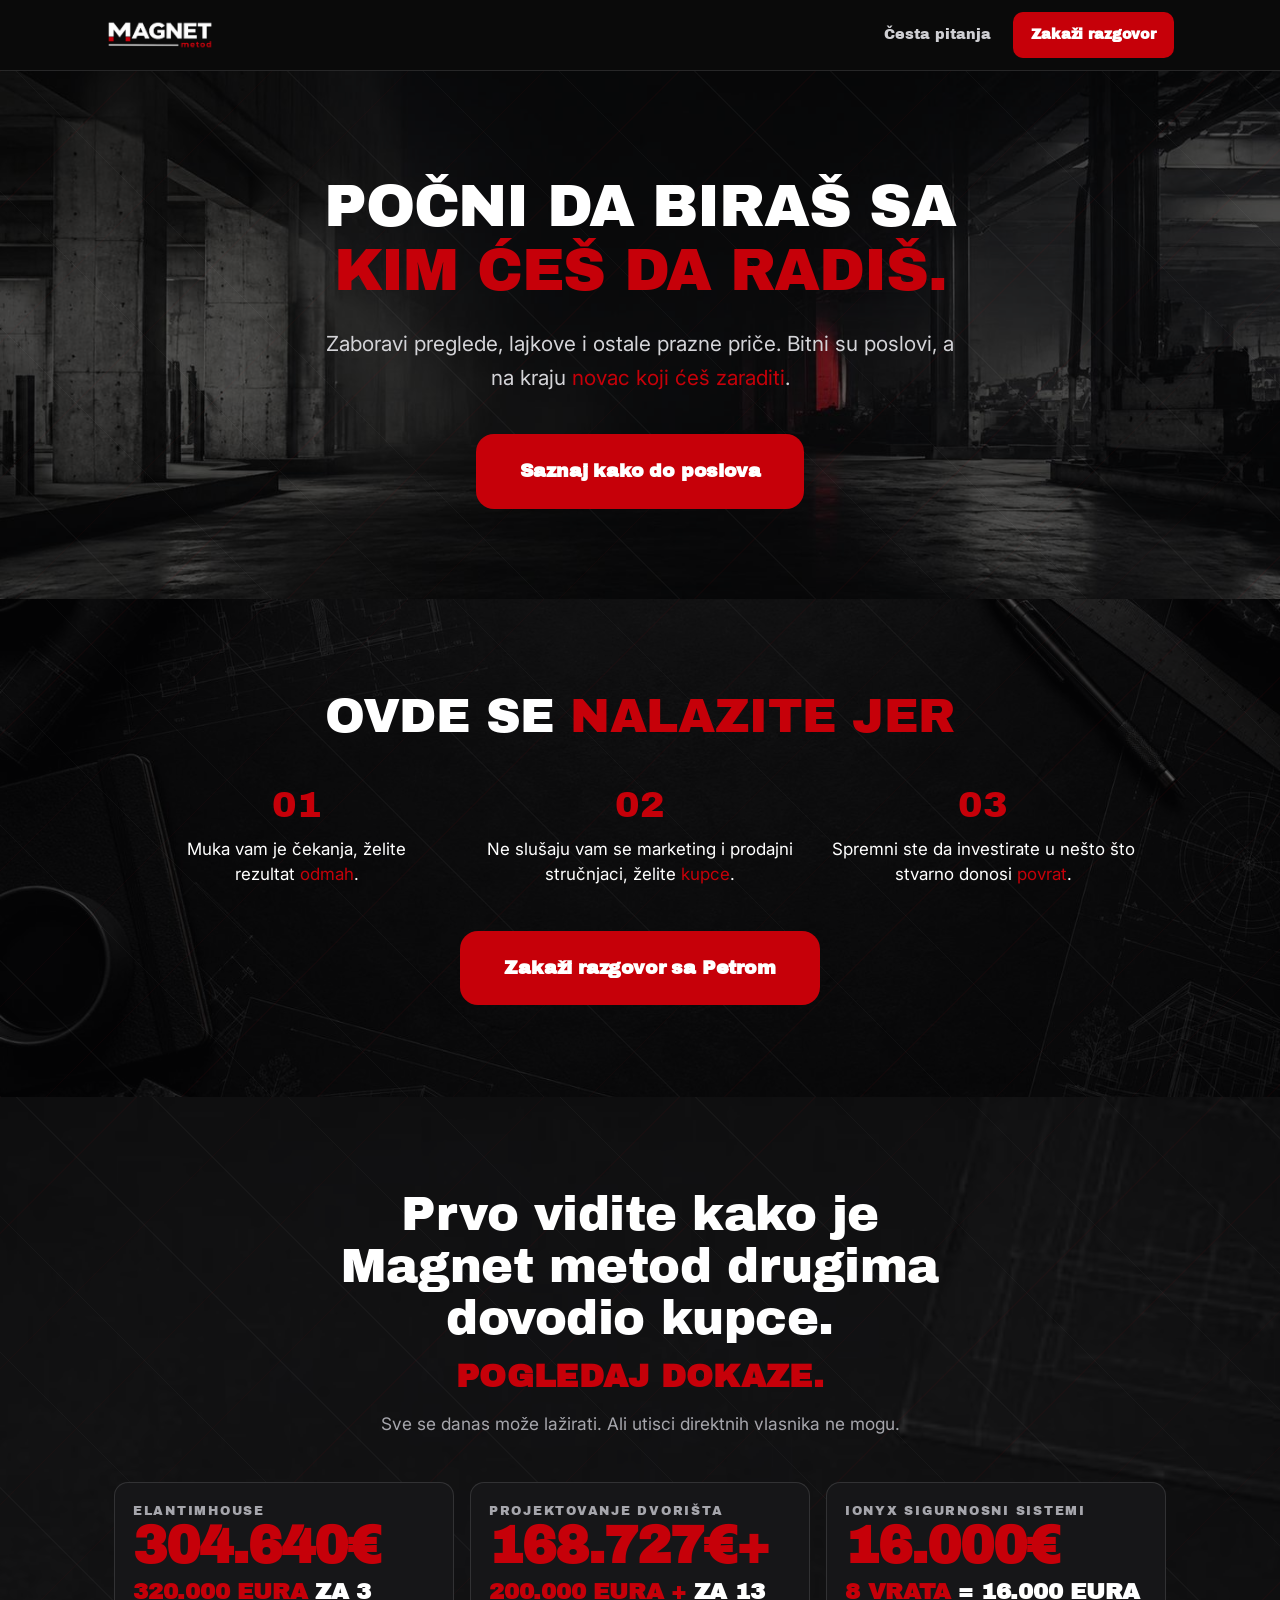
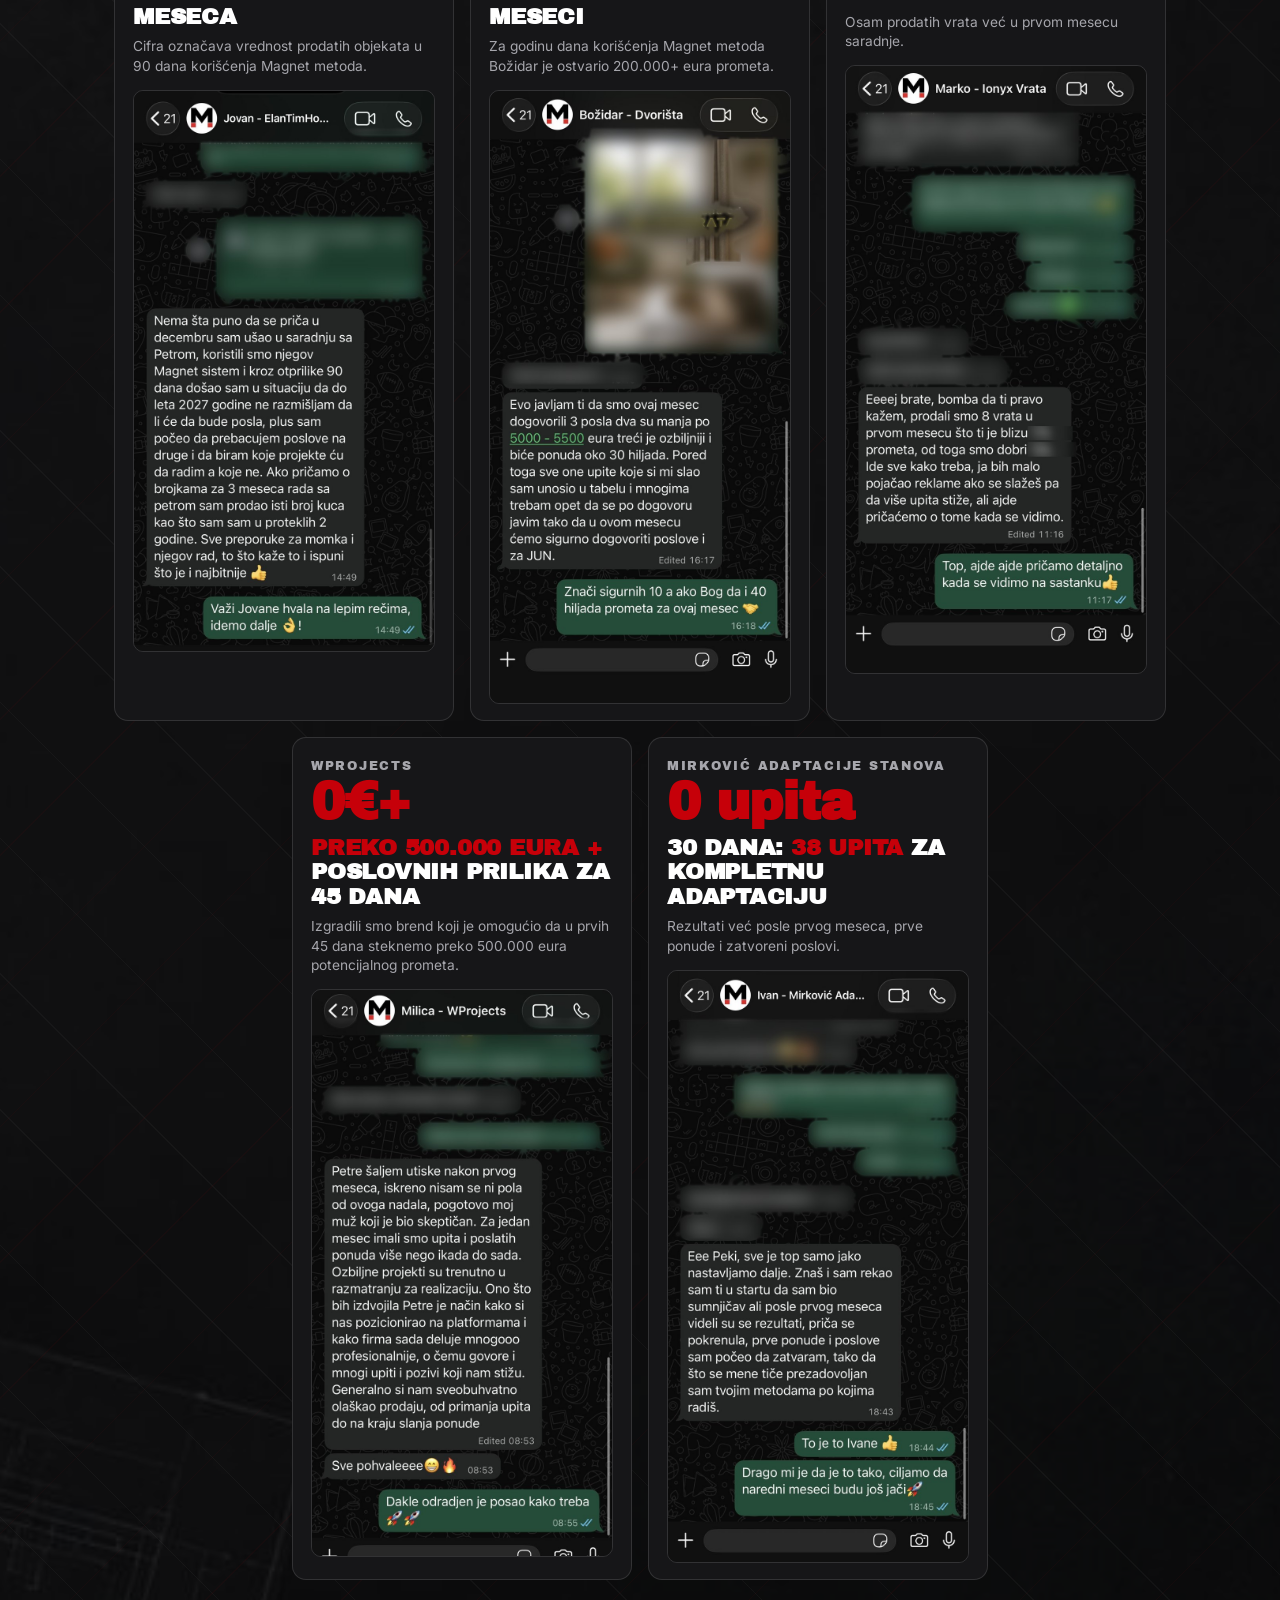
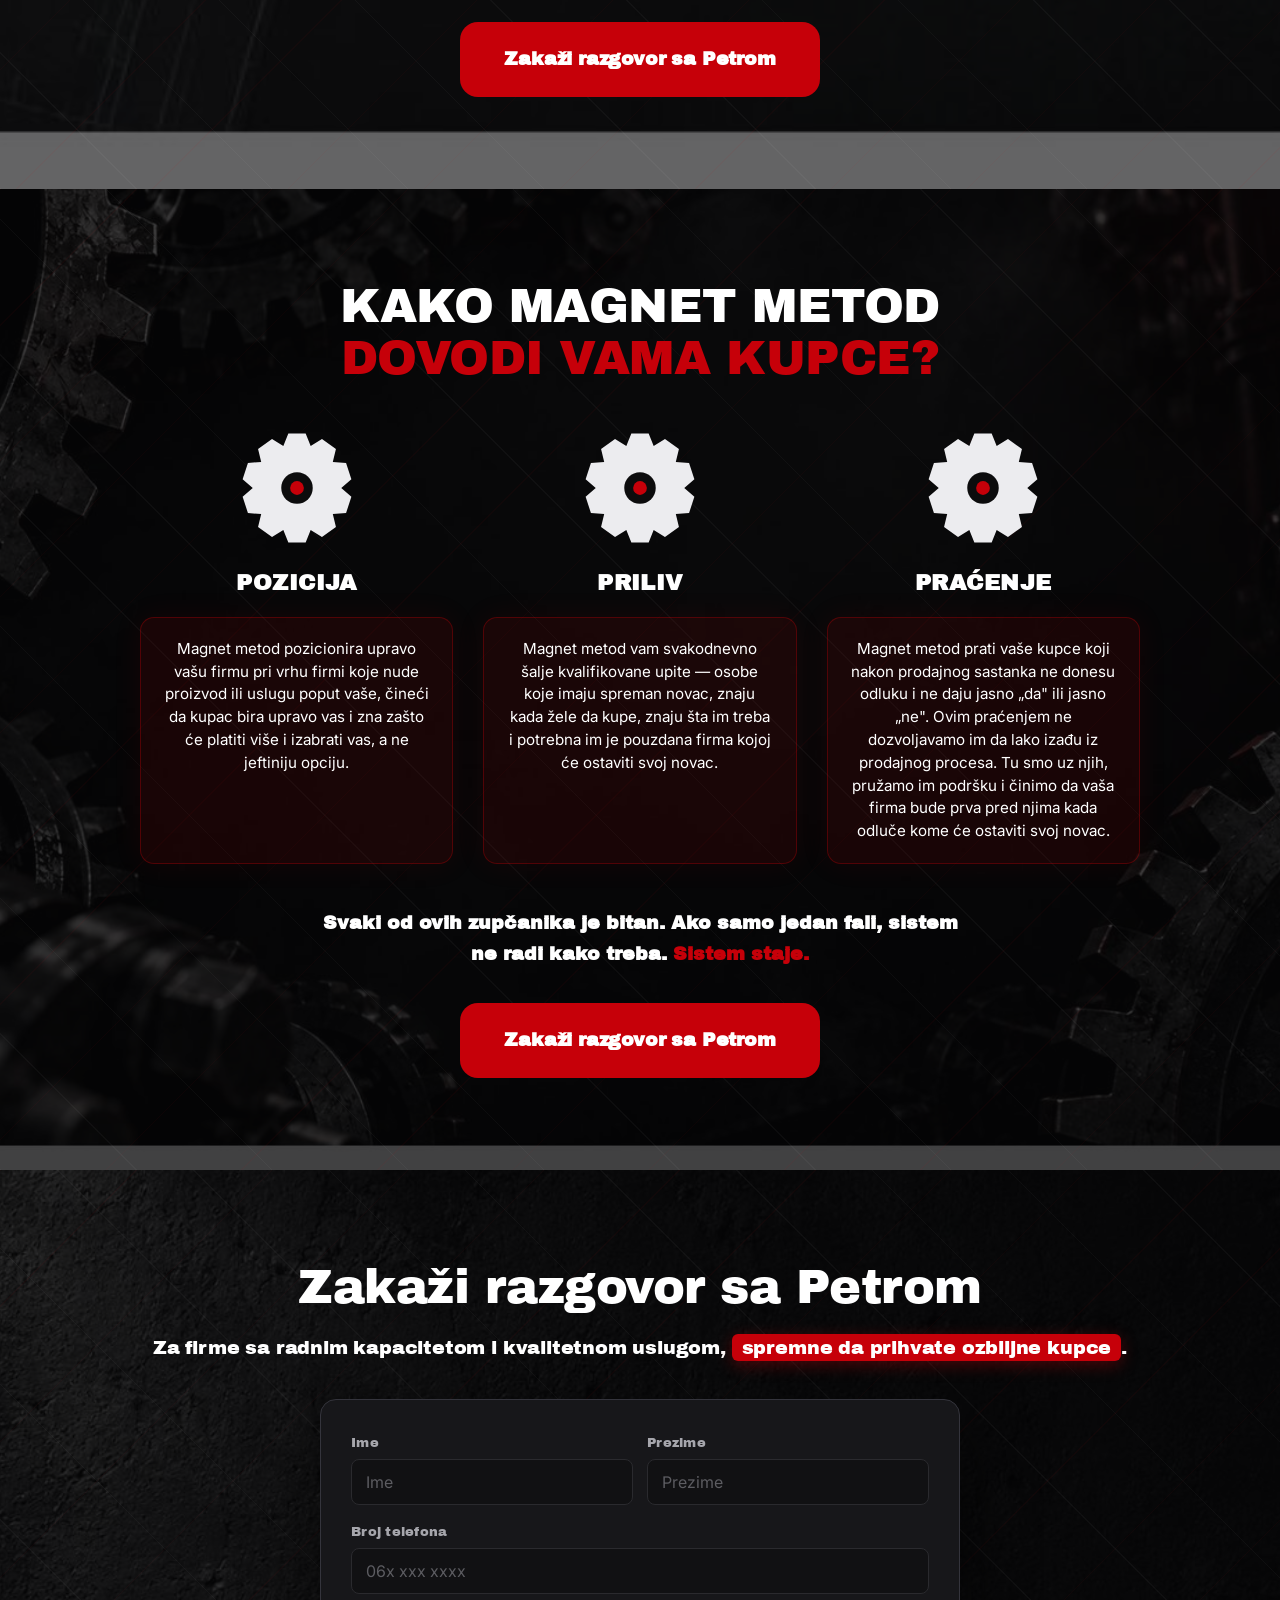
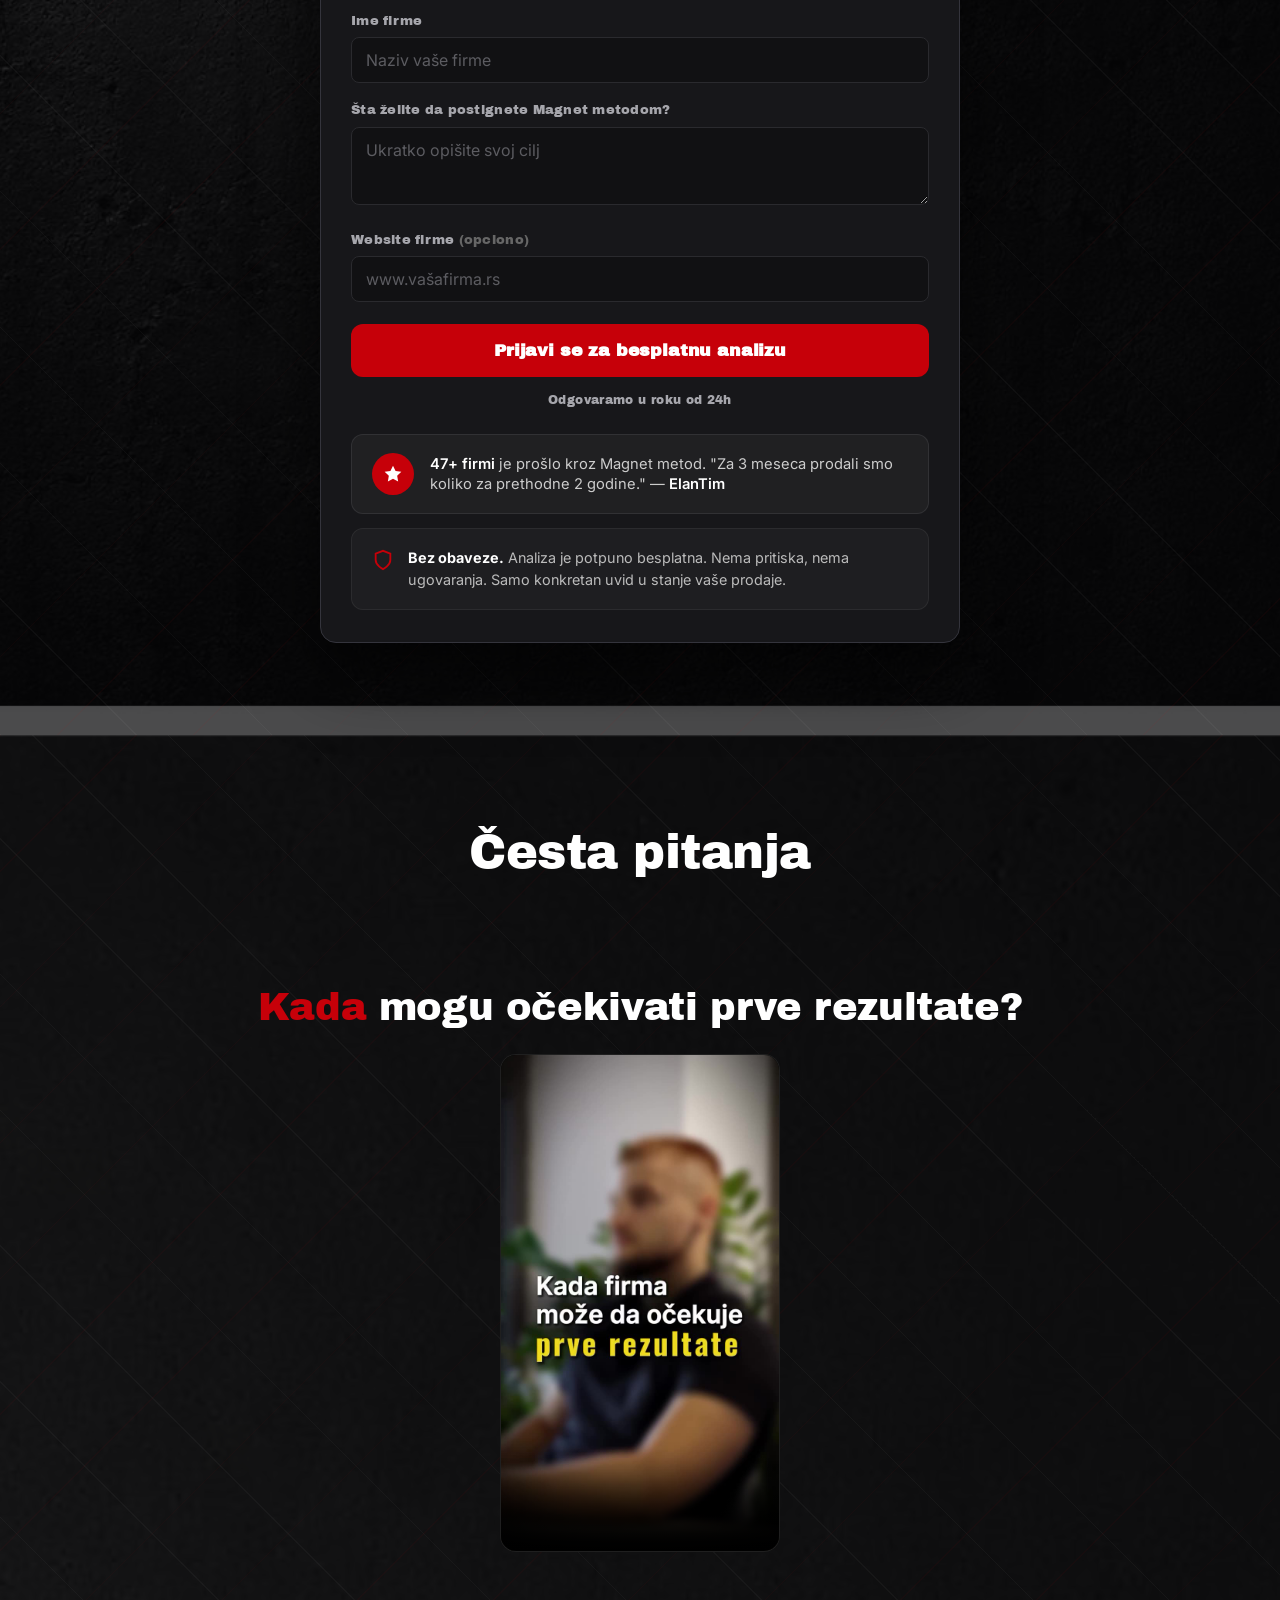
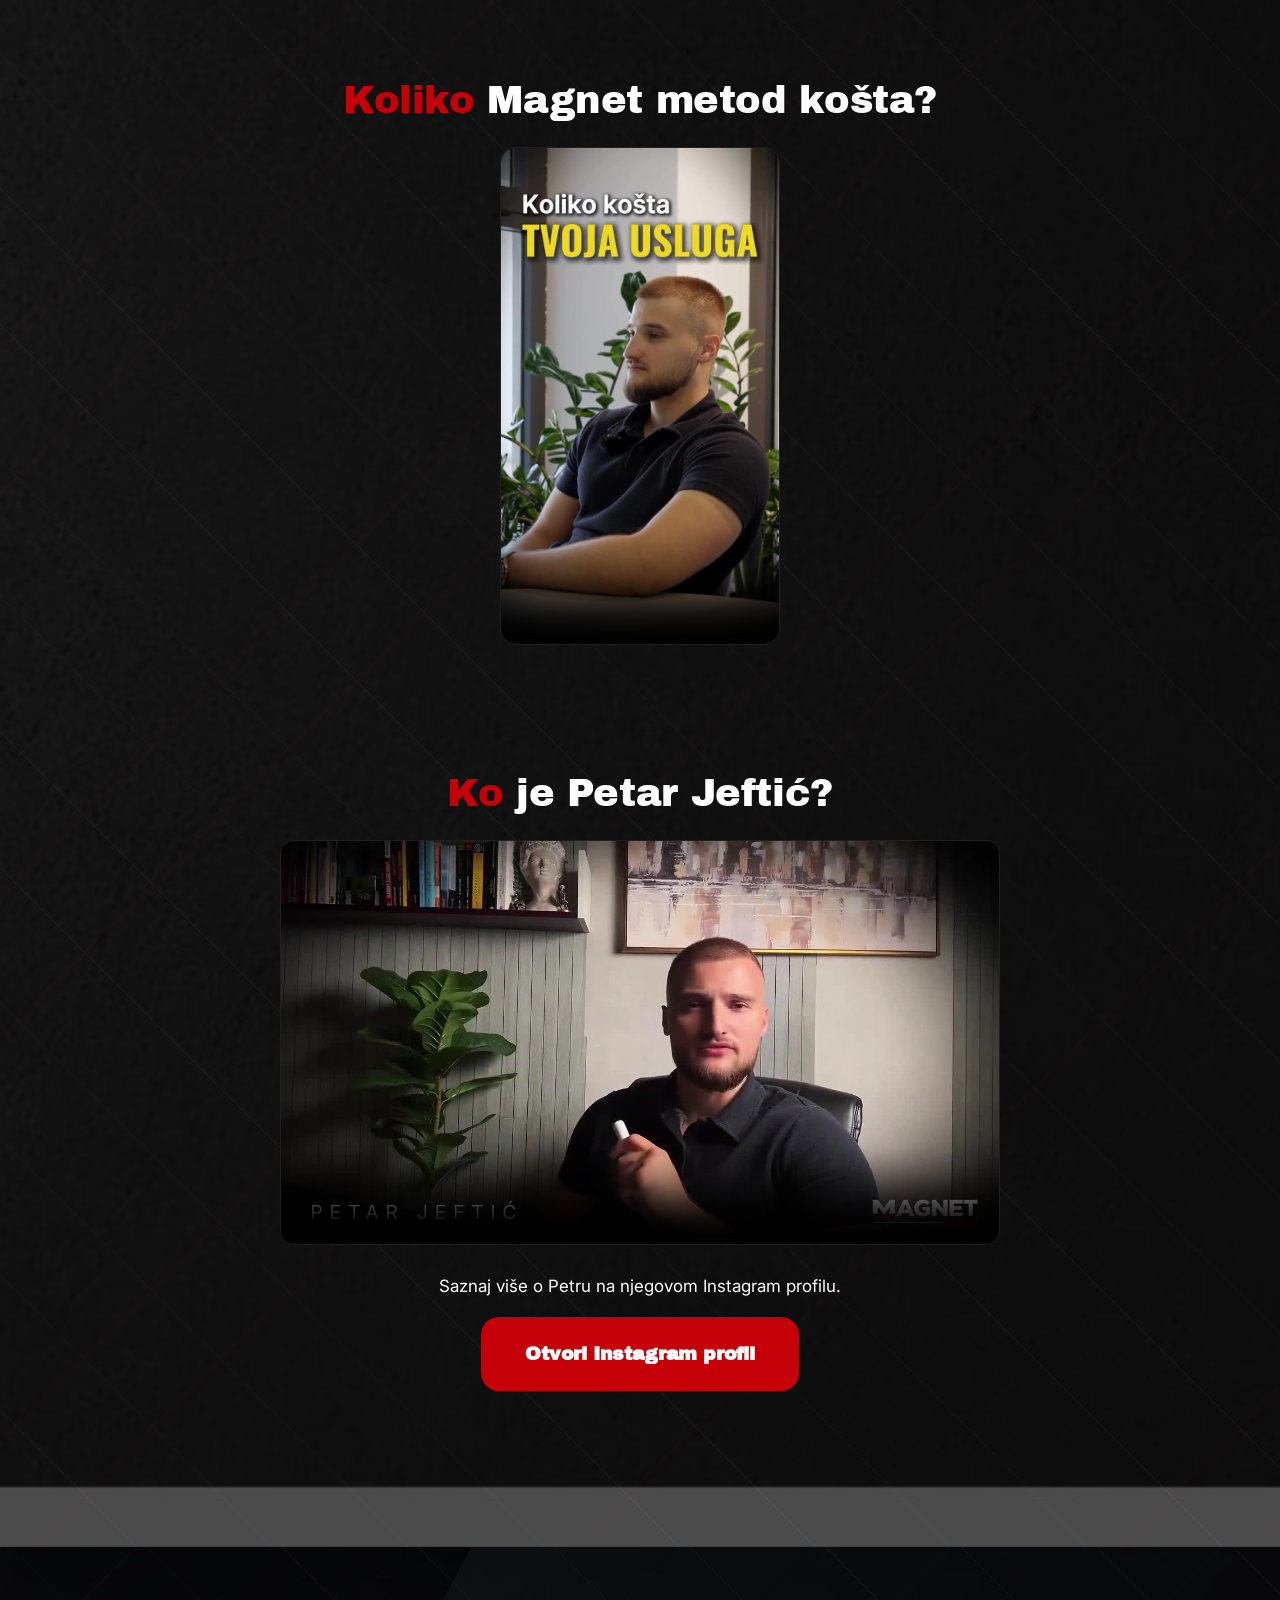
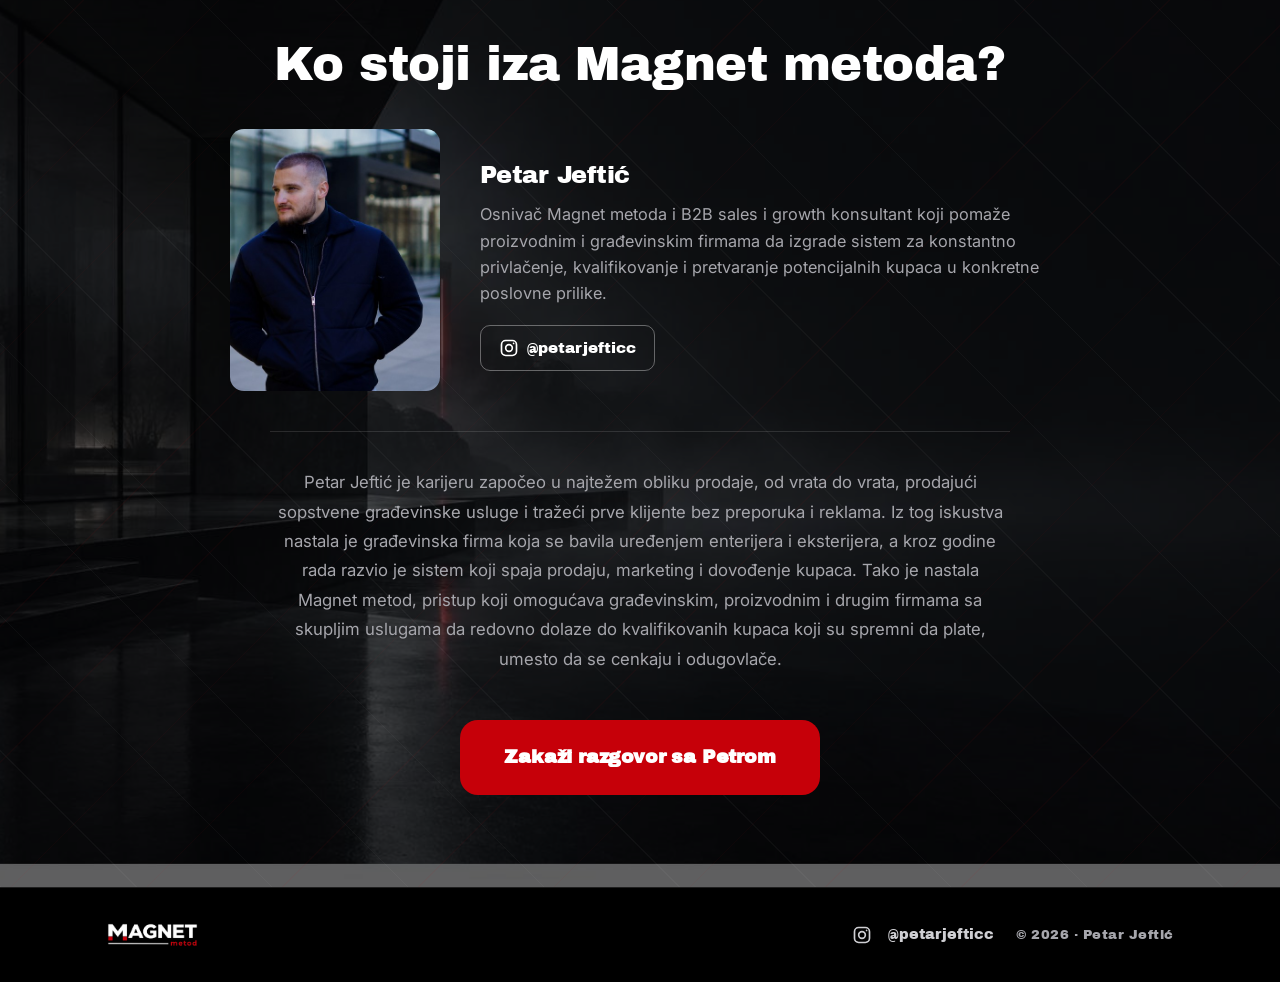
==== commit 88d239ad: "Add files via upload" ====
--- a/index.html
+++ b/index.html
@@ -56,8 +56,8 @@
 .poziv-bg::before{background-image:url('assets/image-7-dcca03b1.jpg')}
 .forma-bg::before{background-image:url('assets/image-8-f251d8b4.jpg')}
 .founder-bg::before{background-image:url('assets/image-9-b99c675c.jpg')}
-  .tex::after{content:"";position:absolute;inset:0;background-color:rgba(6,6,7,var(--ov,.82));background-image:repeating-linear-gradient(135deg,rgba(198,0,9,.09) 0,rgba(198,0,9,.09) 1px,transparent 1px,transparent 96px),repeating-linear-gradient(45deg,rgba(255,255,255,.06) 0,rgba(255,255,255,.06) 1px,transparent 1px,transparent 96px);z-index:1}
-  .tex.lite::after{background-color:rgba(255,255,255,.90);background-image:repeating-linear-gradient(135deg,rgba(198,0,9,.06) 0,rgba(198,0,9,.06) 1px,transparent 1px,transparent 96px),repeating-linear-gradient(45deg,rgba(0,0,0,.05) 0,rgba(0,0,0,.05) 1px,transparent 1px,transparent 96px)}
+  .tex::after{content:"";position:absolute;inset:0;background-color:rgba(6,6,7,var(--ov,.82));background-image:repeating-linear-gradient(135deg,rgba(198,0,9,.045) 0,rgba(198,0,9,.045) 1px,transparent 1px,transparent 96px),repeating-linear-gradient(45deg,rgba(255,255,255,.03) 0,rgba(255,255,255,.03) 1px,transparent 1px,transparent 96px);z-index:1}
+  .tex.lite::after{background-color:rgba(255,255,255,.90);background-image:repeating-linear-gradient(135deg,rgba(198,0,9,.03) 0,rgba(198,0,9,.03) 1px,transparent 1px,transparent 96px),repeating-linear-gradient(45deg,rgba(0,0,0,.025) 0,rgba(0,0,0,.025) 1px,transparent 1px,transparent 96px)}
 
   .sec-head{max-width:760px;margin:0 auto 44px;text-align:center}
   .sec-head h2{font-size:clamp(1.9rem,4.1vw,3rem);text-wrap:balance}
@@ -100,25 +100,25 @@
   .vsl-note .red{color:var(--red);font-weight:600}
 
   /* results / testimonials wall */
-  .tgrid{column-count:3;column-gap:16px}
-  .tcard{break-inside:avoid;margin-bottom:16px;background:var(--panel);border:1px solid var(--line-d);border-radius:14px;padding:18px 18px 16px}
+  .tgrid{display:flex;flex-wrap:wrap;justify-content:center;gap:16px}
+  .tcard{flex:0 1 340px;max-width:340px;background:var(--panel);border:1px solid var(--line-d);border-radius:14px;padding:18px 18px 16px}
   .tcard .tco{font-family:"Archivo Black";font-weight:500;font-size:.78rem;letter-spacing:.14em;text-transform:uppercase;color:var(--mut-d)}
   .tcard .thl{font-family:"Archivo Black";font-weight:700;font-size:1.42rem;line-height:1.08;letter-spacing:-.01em;color:#fff;margin-top:8px;text-transform:uppercase}
   .tcard .thl .red{color:var(--red)}
   .tcard .tsub{color:var(--mut-d);font-size:.86rem;margin-top:8px;line-height:1.4}
   .tcard img{width:100%;display:block;border-radius:10px;border:1px solid var(--line-d);margin-top:14px}
   .res-cta{text-align:center;margin-top:42px}
-  @media(max-width:1000px){.tgrid{column-count:2}}
-  @media(max-width:640px){.tgrid{column-count:1;max-width:440px;margin:0 auto}}
+  @media(max-width:1000px){.tcard{flex-basis:calc(50% - 8px);max-width:calc(50% - 8px)}}
+  @media(max-width:640px){.tcard{flex-basis:100%;max-width:440px}}
 
   /* timing (light) with dark cards */
   .timing-lead{text-align:center;max-width:680px;margin:0 auto 42px}
   .timing-lead .big-msg{font-family:"Archivo Black";font-weight:700;font-size:1.6rem;color:var(--black);letter-spacing:-.01em}
   .timing-lead p{color:var(--mut-l);font-size:1.06rem;margin-top:12px}
   .timing{display:grid;grid-template-columns:1fr 1fr;gap:18px;max-width:840px;margin:0 auto}
-  .tcard{background:var(--black);border-top:4px solid var(--red);border-radius:12px;padding:38px 32px;text-align:center}
-  .tcard .num{font-family:"Archivo Black";font-weight:700;font-size:3.6rem;color:var(--red);line-height:1;letter-spacing:-.03em}
-  .tcard .t{color:#fff;font-weight:600;font-size:1.2rem;margin-top:14px;font-family:"Archivo Black"}
+  .timing .tcard{background:var(--black);border-top:4px solid var(--red);border-radius:12px;padding:38px 32px;text-align:center}
+  .timing .tcard .num{font-family:"Archivo Black";font-weight:700;font-size:3.6rem;color:var(--red);line-height:1;letter-spacing:-.03em}
+  .timing .tcard .t{color:#fff;font-weight:600;font-size:1.2rem;margin-top:14px;font-family:"Archivo Black"}
 
   /* pricing (dark) */
   .price-layout{display:grid;grid-template-columns:1fr 1fr;gap:48px;align-items:center;max-width:960px;margin:0 auto}
@@ -252,6 +252,7 @@
 .r3 p{color:#fff;font-size:1.06rem;line-height:1.45;text-wrap:pretty}
 .reasons3 + .res-cta{margin-top:44px}
 .qual-lead{text-align:center;color:#fff;font-family:"Archivo Black";font-size:1.2rem;margin:0 auto 30px;letter-spacing:-.01em}
+.qual-highlight{background:var(--red);color:#fff;padding:3px 10px;border-radius:6px;box-shadow:0 4px 16px rgba(198,0,9,.35)}
 
 /* gear red translucent cards */
 .gear-col{text-align:center;display:flex;flex-direction:column;align-items:center}
@@ -296,7 +297,7 @@
 .scroll-progress{position:fixed;top:0;left:0;height:3px;background:var(--red,#c60009);z-index:200;width:0;transition:width .1s linear}
 
 /* animated counter */
-.counter-num{font-family:"Archivo Black","Space Grotesk",sans-serif;font-weight:900;font-size:clamp(2rem,5vw,3.2rem);color:var(--red,#c60009);line-height:1;letter-spacing:-.02em;margin-bottom:4px}
+.counter-num{font-family:"Archivo Black","Space Grotesk",sans-serif;font-weight:900;font-size:clamp(2rem,5vw,3.2rem);color:var(--red,#c60009);line-height:1;letter-spacing:-.02em;margin-bottom:4px;white-space:nowrap}
 
 /* social proof strip */
 .proof-strip{display:flex;align-items:center;gap:16px;padding:18px 20px;background:rgba(255,255,255,.04);border:1px solid rgba(255,255,255,.08);border-radius:12px;margin-top:24px}
@@ -310,20 +311,6 @@
 .guarantee p{font-size:.9rem;color:#bbb;line-height:1.5}
 .guarantee p strong{color:#fff}
 
-/* exit-intent popup */
-.exit-overlay{display:none;position:fixed;inset:0;z-index:500;background:rgba(0,0,0,.7);backdrop-filter:blur(6px);align-items:center;justify-content:center}
-.exit-overlay.show{display:flex}
-.exit-popup{background:#161618;border:1px solid rgba(255,255,255,.1);border-radius:20px;padding:40px 32px;max-width:420px;width:90%;text-align:center;position:relative;animation:popIn .3s ease}
-@keyframes popIn{from{opacity:0;transform:scale(.9)}to{opacity:1;transform:scale(1)}}
-.exit-popup .close-x{position:absolute;top:14px;right:14px;background:none;border:none;color:#888;font-size:1.5rem;cursor:pointer;width:32px;height:32px;display:flex;align-items:center;justify-content:center;border-radius:8px;transition:color .2s}
-.exit-popup .close-x:hover{color:#fff}
-.exit-popup h3{font-family:"Archivo Black","Space Grotesk",sans-serif;font-size:1.5rem;color:#fff;line-height:1.15;margin-bottom:10px}
-.exit-popup p{color:#aaa;font-size:.95rem;margin-bottom:22px}
-.exit-popup input{width:100%;font-family:"Inter",sans-serif;font-size:1rem;color:#fff;background:#111113;border:1px solid #2A2A2E;border-radius:8px;padding:13px 14px;margin-bottom:10px;transition:border-color .2s}
-.exit-popup input::placeholder{color:#5C5C61}
-.exit-popup input:focus{outline:none;border-color:var(--red,#c60009)}
-.exit-popup .btn{width:100%;font-size:1.05rem;padding:16px}
-.exit-popup .exit-note{font-size:.76rem;color:#666;margin-top:10px}
 
 /* thank-you overlay */
 .thankyou-overlay{display:none;position:fixed;inset:0;z-index:600;background:rgba(12,12,13,.97);overflow-y:auto;-webkit-overflow-scrolling:touch}
@@ -355,7 +342,7 @@
     <a href="#top" class="brand"><img src="assets/image-1-79d73c8a.png" alt="Magnet metod"></a>
     <div class="nav-right">
       <a href="#faq" class="nav-link">Česta pitanja</a>
-      <a href="#analiza" class="btn btn-primary nav-cta">Zakaži analizu</a>
+      <a href="#analiza" class="btn btn-primary nav-cta">Zakaži razgovor</a>
     </div>
   </div>
 </nav>
@@ -380,7 +367,7 @@
       <div class="r3"><div class="rn">02</div><p>Ne slušaju vam se marketing i prodajni stručnjaci, želite <span class="red">kupce</span>.</p></div>
       <div class="r3"><div class="rn">03</div><p>Spremni ste da investirate u nešto što stvarno donosi <span class="red">povrat</span>.</p></div>
     </div>
-    <div class="res-cta reveal"><a href="#rezultati" class="btn btn-primary btn-lg">Evo kako do kupaca</a></div>
+    <div class="res-cta reveal"><a href="#analiza" class="btn btn-primary btn-lg">Zakaži razgovor sa Petrom</a></div>
   </div>
 </section>
 
@@ -403,7 +390,7 @@
       <div class="tcard">
         <div class="tco">Projektovanje Dvorišta</div>
         <div class="counter-num" data-target="200000" data-suffix="€+" data-duration="2200">0€+</div>
-        <div class="thl"><span class="red">200.000 eura +</span> za 13 meseci</div>
+        <div class="thl"><span class="red" style="white-space:nowrap">200.000 eura +</span> za 13 meseci</div>
         <div class="tsub">Za godinu dana korišćenja Magnet metoda Božidar je ostvario 200.000+ eura prometa.</div>
         <img src="assets/image-11-687f9bd9.jpg" alt="Recenzija Projektovanje Dvorišta">
       </div>
@@ -417,7 +404,7 @@
       <div class="tcard">
         <div class="tco">WProjects</div>
         <div class="counter-num" data-target="500000" data-suffix="€+" data-duration="2400">0€+</div>
-        <div class="thl"><span class="red">Preko 500.000 eura +</span> poslovnih prilika za 45 dana</div>
+        <div class="thl"><span class="red">Preko <span style="white-space:nowrap">500.000 eura +</span></span> poslovnih prilika za 45 dana</div>
         <div class="tsub">Izgradili smo brend koji je omogućio da u prvih 45 dana steknemo preko 500.000 eura potencijalnog prometa.</div>
         <img src="assets/image-13-687f9bd9.jpg" alt="Recenzija WProjects">
       </div>
@@ -429,7 +416,7 @@
         <img src="assets/image-14-687f9bd9.jpg" alt="Recenzija Mirković Adaptacije Stanova">
       </div>
     </div>
-    <div class="res-cta reveal"><a href="#kako" class="btn btn-primary btn-lg">Klikni za više informacija</a></div>
+    <div class="res-cta reveal"><a href="#analiza" class="btn btn-primary btn-lg">Zakaži razgovor sa Petrom</a></div>
   </div>
 </section>
 
@@ -449,22 +436,15 @@
       </div>
     </div>
     <p class="gears-note reveal">Svaki od ovih zupčanika je bitan. Ako samo jedan fali, sistem ne radi kako treba. <span class="red">Sistem staje.</span></p>
-    <div class="res-cta reveal"><a href="#analiza" class="btn btn-primary btn-lg">Počni sa Magnet Metodom</a></div>
+    <div class="res-cta reveal"><a href="#analiza" class="btn btn-primary btn-lg">Zakaži razgovor sa Petrom</a></div>
   </div>
 </section>
 
 <!-- 5+6. KVALIFIKACIJA + FORMA -->
 <section class="dark tex forma-bg" id="analiza" style="--ov:.72">
   <div class="wrap">
-    <div class="sec-head reveal"><h2>Prvo moramo da vidimo da li je vaša firma pogodna za implementaciju Magnet metoda.</h2></div>
-    <p class="qual-lead reveal">Vaša firma je pogodna ako:</p>
-    <div class="reasons3 reveal" style="margin-bottom:56px">
-      <div class="r3"><div class="rn">01</div><p>Imate radnog kapaciteta.</p></div>
-      <div class="r3"><div class="rn">02</div><p>Imate kvalitetnu uslugu ili proizvod.</p></div>
-      <div class="r3"><div class="rn">03</div><p>Prioritet vam je rad na prodaji.</p></div>
-    </div>
-
-    <div class="sec-head reveal" style="margin-bottom:26px"><h2>Zakaži besplatne konsultacije sa Petrom</h2></div>
+    <div class="sec-head reveal" style="margin-bottom:18px"><h2>Zakaži razgovor sa Petrom</h2></div>
+    <p class="qual-lead reveal" style="margin-bottom:36px">Za firme sa radnim kapacitetom i kvalitetnom uslugom, <span class="qual-highlight">spremne da prihvate ozbiljne kupce</span>.</p>
     <div class="form-card reveal" style="max-width:640px;margin:0 auto">
       <div class="frow">
         <div><label for="f-ime">Ime</label><input id="f-ime" type="text" placeholder="Ime"></div>
@@ -532,7 +512,7 @@
       </div>
     </div>
     <p class="founder-story reveal">Petar Jeftić je karijeru započeo u najtežem obliku prodaje, od vrata do vrata, prodajući sopstvene građevinske usluge i tražeći prve klijente bez preporuka i reklama. Iz tog iskustva nastala je građevinska firma koja se bavila uređenjem enterijera i eksterijera, a kroz godine rada razvio je sistem koji spaja prodaju, marketing i dovođenje kupaca. Tako je nastala Magnet metod, pristup koji omogućava građevinskim, proizvodnim i drugim firmama sa skupljim uslugama da redovno dolaze do kvalifikovanih kupaca koji su spremni da plate, umesto da se cenkaju i odugovlače.</p>
-    <div class="founder-cta reveal"><a href="#analiza" class="btn btn-primary btn-lg">Zakaži besplatnu analizu</a></div>
+    <div class="founder-cta reveal"><a href="#analiza" class="btn btn-primary btn-lg">Zakaži razgovor sa Petrom</a></div>
   </div>
 </section>
 
@@ -545,22 +525,10 @@
 
 <!-- Sticky mobile CTA -->
 <div class="sticky-cta" id="sticky-cta">
-  <a href="#analiza" class="btn btn-primary">Prijavi se za besplatnu analizu</a>
+  <a href="#analiza" class="btn btn-primary">Zakaži razgovor sa Petrom</a>
 </div>
 
 <!-- Exit-intent popup -->
-<div class="exit-overlay" id="exit-overlay">
-  <div class="exit-popup">
-    <button class="close-x" onclick="closeExitPopup()">&times;</button>
-    <h3>Sačekaj — uzmi besplatnu analizu pre nego što odeš</h3>
-    <p>Ostavi samo ime i broj, javićemo se u roku od 24h.</p>
-    <input type="text" id="exit-ime" placeholder="Vaše ime">
-    <input type="tel" id="exit-tel" placeholder="Broj telefona">
-    <button class="btn btn-primary" onclick="submitExitForm()">Prijavi se za besplatnu analizu</button>
-    <div class="exit-note">Potpuno besplatno. Bez obaveze.</div>
-  </div>
-</div>
-
 <!-- Thank-you overlay -->
 <div class="thankyou-overlay" id="thankyou-overlay">
   <div class="thankyou-inner">
@@ -665,50 +633,6 @@
 
   document.querySelectorAll('.counter-num').forEach(el => counterObserver.observe(el));
 
-  // ========== EXIT-INTENT POPUP ==========
-  let exitShown = false;
-  
-  document.addEventListener('mouseleave', (e) => {
-    if (e.clientY < 10 && !exitShown) {
-      showExitPopup();
-    }
-  });
-  
-  // Also detect back button intent (history)
-  window.addEventListener('popstate', (e) => {
-    if (!exitShown) {
-      showExitPopup();
-      history.pushState(null, '', window.location.href);
-    }
-  });
-  // Push initial state for popstate detection
-  history.pushState(null, '', window.location.href);
-  
-  function showExitPopup() {
-    exitShown = true;
-    document.getElementById('exit-overlay').classList.add('show');
-    document.body.style.overflow = 'hidden';
-  }
-  
-  function closeExitPopup() {
-    document.getElementById('exit-overlay').classList.remove('show');
-    document.body.style.overflow = '';
-  }
-  
-  // Close on overlay click (outside popup)
-  document.getElementById('exit-overlay').addEventListener('click', (e) => {
-    if (e.target === e.currentTarget) closeExitPopup();
-  });
-  
-  function submitExitForm() {
-    const ime = document.getElementById('exit-ime').value.trim();
-    const tel = document.getElementById('exit-tel').value.trim();
-    if (!ime || !tel) { alert('Molimo unesite ime i broj telefona.'); return; }
-    // TODO: send to Google Sheet
-    closeExitPopup();
-    showThankYou();
-  }
-
   // ========== MAIN FORM SUBMIT ==========
   function showThankYou(){
     // Copy video sources from FAQ to thank-you page
